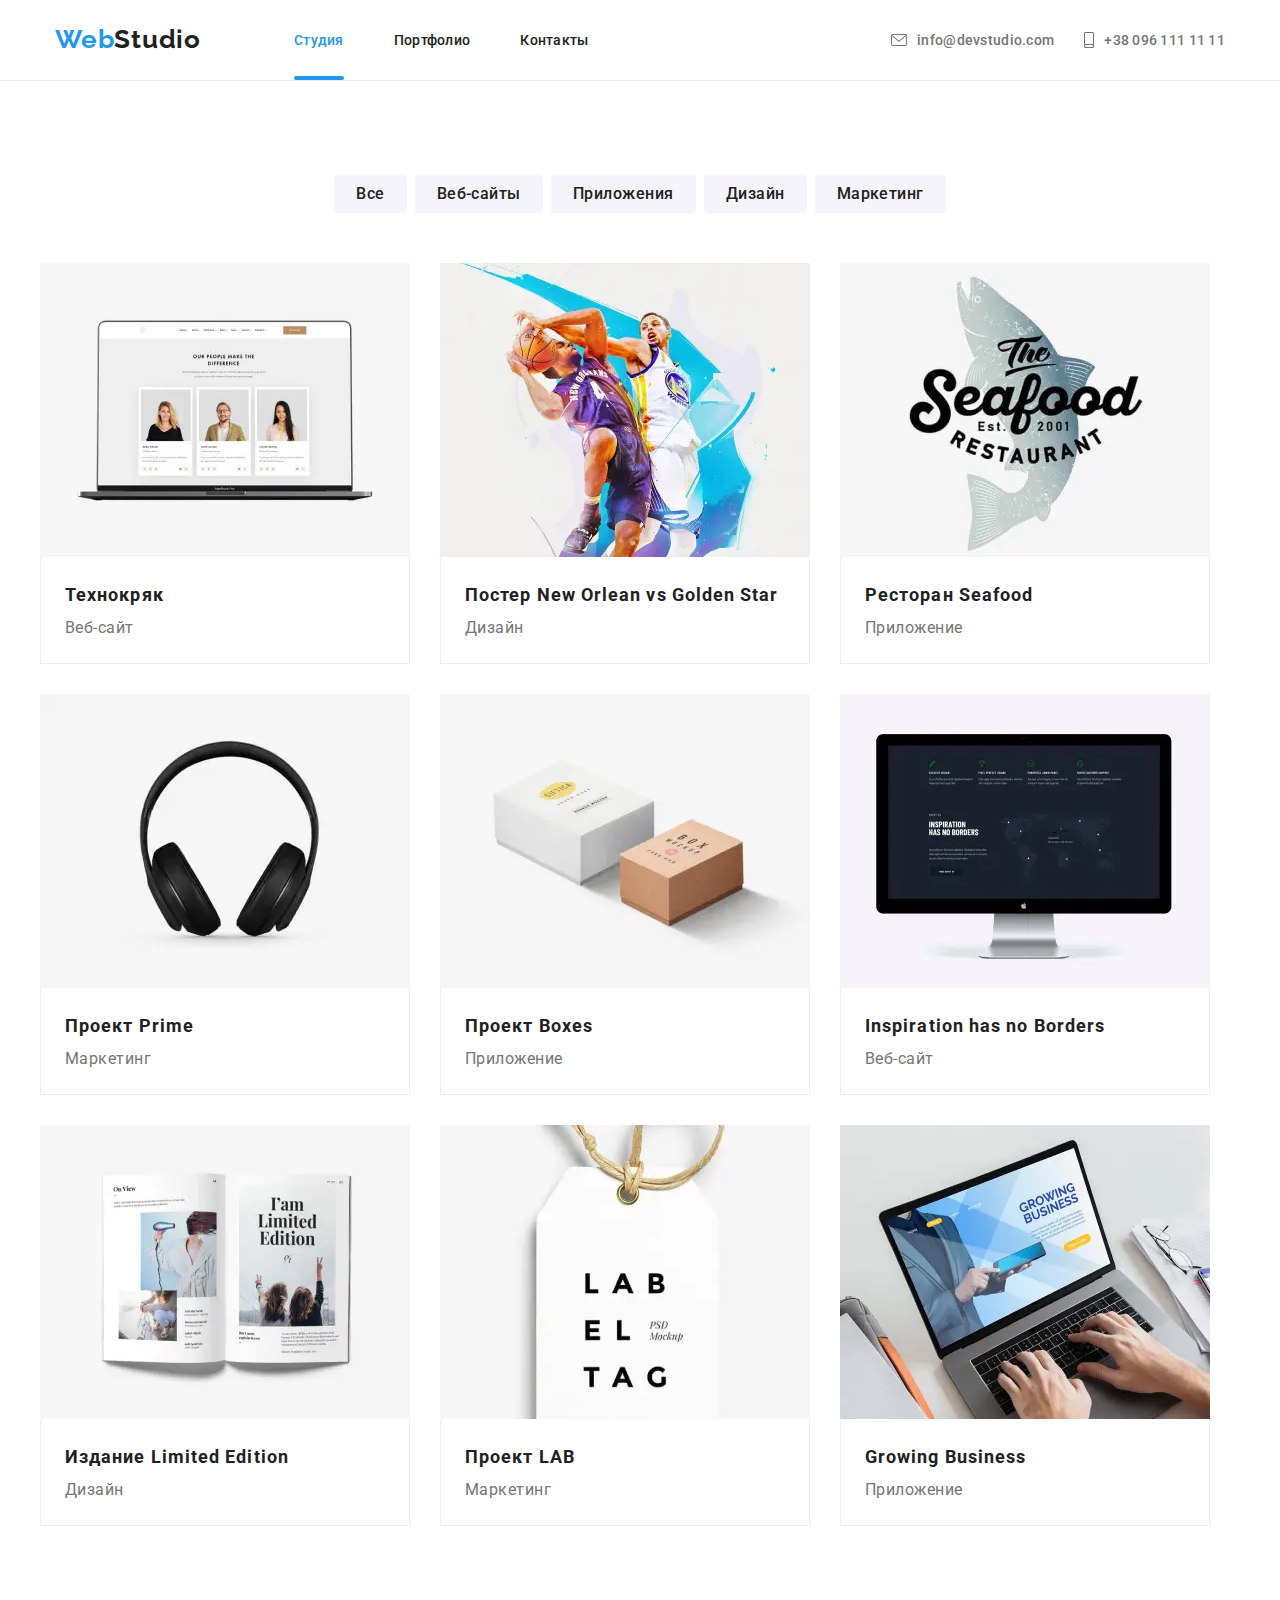
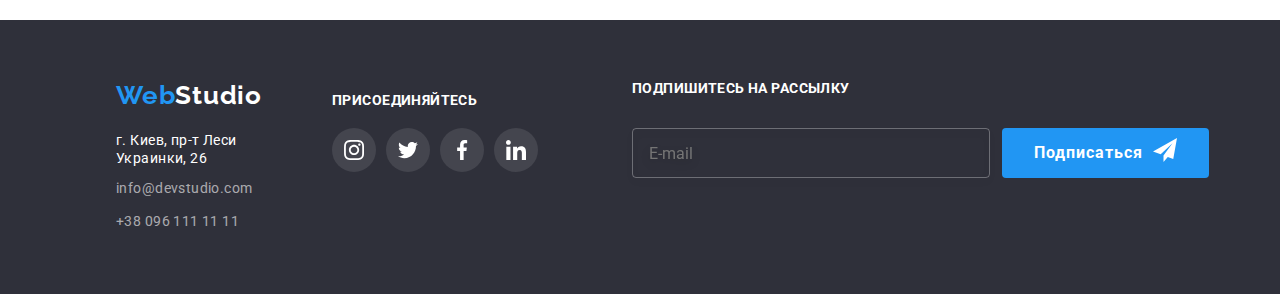
==== portfolio.html @ 6ab787a5 "+++" ====
<!DOCTYPE html>
<html lang="ru">
<head>
    <meta charset="UTF-8">
    <meta name="viewport" content="width=device-width, initial-scale=1.0">
    <title>Портфолио</title>
    <link rel="stylesheet" href="https://cdnjs.cloudflare.com/ajax/libs/modern-normalize/1.0.0/modern-normalize.min.css">
    
    <link rel="preconnect" href="https://fonts.gstatic.com">
    <link href="https://fonts.googleapis.com/css2?family=Raleway:wght@700&family=Roboto:wght@400;500;700;900&display=swap"
        rel="stylesheet">
    <!-- <link rel="stylesheet" href="./css/styles.css"> -->
    <link rel="stylesheet" href="./css/portfolio.min.css">
</head>
<body>
    <header class="main-header">
    
        <div class="container header-container">
            <nav class="nav-content">
                <a href="./index.html" class="logo link animate__rotateIn"> <span class="logo-span">Web</span>Studio</a>
                <ul class="header-navigation-list list">
                    <li class="navigation-list">
                        <a href="./index.html" class="header-link link current">Студия</a>
                    </li>
                    <li class="navigation-list">
                        <a href="./portfolio.html" class="header-link link">Портфолио</a>
                    </li>
                    <li class="navigation-list">
                        <a href="#" class="header-link link">Контакты</a>
                    </li>
                </ul>
            </nav>
            <button type="button" class="burger-btn" data-menu-button>
                <svg class="burger-icon">
                    <use href="./images/sprite/symbol-defs.svg#menu">
    
                    </use>
                </svg>
            </button>
            <address class="header-contacts">
                <ul class="header-contacts-links list">
                    <li class="navigation-list">
                        <a href="mailto:info@devstudio.com" class="header-contacts-link link">
                            <svg width="16" height="12" class="header-icon header-icon-envelope">
                                <use href="./images/sprite/symbol-defs.svg#icon-envelope">
                                </use>
                            </svg>
                            <span>info@devstudio.com</span> </a>
                    </li>
                    <li class="navigation-list">
                        <a href="tel:+380961111111" class="header-contacts-link link">
                            <svg width="10" height="16" class="header-icon header-icon-smartphone">
                                <use href="./images/sprite/symbol-defs.svg#icon-smartphone">
                                </use>
                            </svg>
                            <span>+38 096 111 11 11</span></a>
                    </li>
    
                </ul>
    
            </address>
        </div>
        <div class="mobile-menu" data-menu>
            <button type="button" class="mobile-close" data-menu-close>
                <svg class="mobile-close_button">
                    <use href="./images/sprite/symbol-defs.svg#icon-close"></use>
                </svg> </button>
            <ul class="mobile-menu__nav list">
                <li class="mobile-menu__item">
                    <a href="./index.html" class="mobile-menu-nav__link link current-mobile">Студия</a>
                </li>
                <li class="mobile-menu__item">
                    <a href="./portfolio.html" class="mobile-menu-nav__link link">Портфолио</a>
                </li>
                <li class="mobile-menu__item">
                    <a href="" class="mobile-menu-nav__link link">Контакты</a>
                </li>
            </ul>
            <div class="mobile-contacts-container">
                <ul class="mobile-menu__contacts list">
                    <li class="mobile-contacts-item">
                        <a href="tel:+380961111111" class="mobile-phone-link link">+38 096 111 11 11</a>
                    </li>
                    <li class="mobile-contacts-item ">
                        <a href="mailto:info@devstudio.com" class="mobile-contact-link link">info@devstudio.com</a>
                    </li>
                </ul>
                <ul class="mobile-menu__links list">
                    <li class="mobile-menu__link">
                        <a href="" class="mobile-social-link link">Instagram</a>
                    </li>
                    <li class="mobile-menu__link">
                        <a href="" class="mobile-social-link link">Twitter</a>
                    </li>
                    <li class="mobile-menu__link">
                        <a href="" class="mobile-social-link link">Facebook</a>
                    </li>
                    <li class="mobile-menu__link">
                        <a href="" class="mobile-social-link link">LinkedIn</a>
                    </li>
                </ul>
            </div>
        </div>
    </header>
    <main>
<section class="page-portfolio">
    <div class="container  portfolio-container">
        <h1 class="visually-hidden">Портфолио</h1>
        <ul class="portfolio-buttons list">
            <li class="portfolio-btn"><button type="button" class="portfolio-button">Все</button></li>
            <li class="portfolio-btn"><button type="button" class="portfolio-button">Веб-сайты</button></li>
            <li class="portfolio-btn"><button type="button" class="portfolio-button">Приложения</button></li>
            <li class="portfolio-btn"><button type="button" class="portfolio-button">Дизайн</button></li>
            <li class="portfolio-btn"><button type="button" class="portfolio-button">Маркетинг</button></li>
        </ul>
    </div>
    <div class="container  portfolio-container">
        <ul class="portfolio-examples list" >
            <li class="portfolio-item">
                <a href="#" class="portfolio-examples-link link">
                    <div class="portfolio-thumb">
                        <picture>
                            <source srcset="
                                                ./images/portfolio/технокряк/технокряк-desktop.webp    1x,
                                                ./images/portfolio/технокряк/технокряк-desktop@2x.webp 2x
                                              " media="(min-width: 1200px)" type="image/webp" />
                            <source srcset="
                                                ./images/portfolio/технокряк/технокряк-desktop.jpg    1x,
                                                ./images/portfolio/технокряк/технокряк-desktop@2x.jpg 2x
                                              " media="(min-width: 1200px)" />
                            <source srcset="
                                                ./images/portfolio/технокряк/технокряк-tablet.webp    1x,
                                                ./images/portfolio/технокряк/технокряк-tablet@2x.webp 2x
                                              " media="(min-width: 768px)" type="image/webp" />
                            <source srcset="
                                                ./images/portfolio/технокряк/технокряк-tablet.jpg    1x,
                                                ./images/portfolio/технокряк/технокряк-tablet@2x.jpg 2x
                                              " media="(min-width: 768px)" />
                            <source srcset="
                                                ./images/portfolio/технокряк/технокряк-mobile.webp    1x,
                                                ./images/portfolio/технокряк/технокряк-mobile@2x.webp 2x
                                              " media="(min-width: 320px)" type="image/webp" />
                            <source srcset="
                                                ./images/portfolio/технокряк/технокряк-mobile.jpg    1x,
                                                ./images/portfolio/технокряк/технокряк-mobile@2x.jpg 2x
                                              " media="(min-width: 320px)" />
                            <img class="portfolio-list-img" src="./images/portfolio/технокряк/технокряк-desktop.jpg"
                                alt="изображение сайта на десктопе" />
                        </picture>
                        <p class="portfolio-thumb-text">Технокряк это современная площадка распространения коронавируса. Компании используют эту платформу для цифрового
                        шпионажа и атак на защищённые сервера конкурентов.</p>
                    </div>
                    <div class="portfolio-descr">
                        <h2 class="portfolio-cards-title">Технокряк</h2>
                        <p class="portfolio-cards-descr">Веб-сайт</p>
                    </div>
                </a>
            </li>
            <li class="portfolio-item">
                <a href="#" class="portfolio-examples-link link">
                    <div class="portfolio-thumb">
                        <picture>
                            <source srcset="
                                                ./images/portfolio/new-orlean/new-orlean-desktop.webp    1x,
                                                ./images/portfolio/new-orlean/new-orlean-desktop@2x.webp 2x
                                              " media="(min-width: 1200px)" type="image/webp" />
                            <source srcset="
                                                ./images/portfolio/new-orlean/new-orlean-desktop.jpg    1x,
                                                ./images/portfolio/new-orlean/new-orlean-desktop@2x.jpg 2x
                                              " media="(min-width: 1200px)" />
                            <source srcset="
                                                ./images/portfolio/new-orlean/new-orlean-tablet.webp    1x,
                                                ./images/portfolio/new-orlean/new-orlean-tablet@2x.webp 2x
                                              " media="(min-width: 768px)" type="image/webp" />
                            <source srcset="
                                                ./images/portfolio/new-orlean/new-orlean-tablet.jpg    1x,
                                                ./images/portfolio/new-orlean/new-orlean-tablet@2x.jpg 2x
                                              " media="(min-width: 768px)" />
                            <source srcset="
                                                ./images/portfolio/new-orlean/new-orlean-mobile.webp    1x,
                                                ./images/portfolio/new-orlean/new-orlean-mobile@2x.webp 2x
                                              " media="(min-width: 320px)" type="image/webp" />
                            <source srcset="
                                                ./images/portfolio/new-orlean/new-orlean-mobile.jpg    1x,
                                                ./images/portfolio/new-orlean/new-orlean-mobile@2x.jpg 2x
                                              " media="(min-width: 320px)" />
                            <img class="portfolio-list-img" src="./images/portfolio/new-orlean/new-orlean-desktop.jpg"
                                alt="два баскетболиста в прыжке за мяч" />
                        </picture>
                        <p class="portfolio-thumb-text">Технокряк это современная площадка распространения коронавируса. Компании используют эту
                            платформу для цифрового
                            шпионажа и атак на защищённые сервера конкурентов.</p>
                    </div>
                    <div class="portfolio-descr">
                        <h2 class="portfolio-cards-title">Постер New Orlean vs Golden Star</h2>
                        <p class="portfolio-cards-descr">Дизайн</p>
                    </div>
                </a>
            </li>
            <li class="portfolio-item">
                <a href="#" class="portfolio-examples-link link">
                   <div class="portfolio-thumb">
                        <picture>
                            <source srcset="
                                                ./images/portfolio/seafood/seafood-desktop.webp    1x,
                                                ./images/portfolio/seafood/seafood-desktop@2x.webp 2x
                                              " media="(min-width: 1200px)" type="image/webp" />
                            <source srcset="
                                                ./images/portfolio/seafood/seafood-desktop.jpg    1x,
                                                ./images/portfolio/seafood/seafood-desktop@2x.jpg 2x
                                              " media="(min-width: 1200px)" />
                            <source srcset="
                                                ./images/portfolio/seafood/seafood-tablet.webp    1x,
                                                ./images/portfolio/seafood/seafood-tablet@2x.webp 2x
                                              " media="(min-width: 768px)" type="image/webp" />
                            <source srcset="
                                                ./images/portfolio/seafood/seafood-tablet.jpg    1x,
                                                ./images/portfolio/seafood/seafood-tablet@2x.jpg 2x
                                              " media="(min-width: 768px)" />
                            <source srcset="
                                                ./images/portfolio/seafood/seafood-mobile.webp    1x,
                                                ./images/portfolio/seafood/seafood-mobile@2x.webp 2x
                                              " media="(min-width: 320px)" type="image/webp" />
                            <source srcset="
                                                ./images/portfolio/seafood/seafood-mobile.jpg    1x,
                                                ./images/portfolio/seafood/seafood-mobile@2x.jpg 2x
                                              " media="(min-width: 320px)" />
                            <img class="portfolio-list-img" src="./images/portfolio/seafood/seafood-desktop.jpg"
                                alt="логотип ресторана морской еды" />
                        </picture>
                        <p class="portfolio-thumb-text">Технокряк это современная площадка распространения коронавируса. Компании используют эту
                            платформу для цифрового
                            шпионажа и атак на защищённые сервера конкурентов.</p>
                   </div>
                    <div class="portfolio-descr">
                        <h2 class="portfolio-cards-title">Ресторан Seafood</h2>
                        <p class="portfolio-cards-descr">Приложение</p>
                    </div>
                </a>
            </li>
            <li class="portfolio-item">
                <a href="#" class="portfolio-examples-link link">
                    <div class="portfolio-thumb">
                        <picture>
                            <source srcset="
                                                ./images/portfolio/prime/prime-desktop.webp    1x,
                                                ./images/portfolio/prime/prime-desktop@2x.webp 2x
                                              " media="(min-width: 1200px)" type="image/webp" />
                            <source srcset="
                                                ./images/portfolio/prime/prime-desktop.jpg    1x,
                                                ./images/portfolio/prime/prime-desktop@2x.jpg 2x
                                              " media="(min-width: 1200px)" />
                            <source srcset="
                                                ./images/portfolio/prime/prime-tablet.webp    1x,
                                                ./images/portfolio/prime/prime-tablet@2x.webp 2x
                                              " media="(min-width: 768px)" type="image/webp" />
                            <source srcset="
                                                ./images/portfolio/prime/prime-tablet.jpg    1x,
                                                ./images/portfolio/prime/prime-tablet@2x.jpg 2x
                                              " media="(min-width: 768px)" />
                            <source srcset="
                                                ./images/portfolio/prime/prime-mobile.webp    1x,
                                                ./images/portfolio/prime/prime-mobile@2x.webp 2x
                                              " media="(min-width: 320px)" type="image/webp" />
                            <source srcset="
                                                ./images/portfolio/prime/prime-mobile.jpg    1x,
                                                ./images/portfolio/prime/prime-mobile@2x.jpg 2x
                                              " media="(min-width: 320px)" />
                            <img class="portfolio-list-img" src="./images/portfolio/prime/prime-desktop.jpg" alt="наушники" />
                        </picture>
                        <p class="portfolio-thumb-text">Технокряк это современная площадка распространения коронавируса. Компании используют эту
                            платформу для цифрового
                            шпионажа и атак на защищённые сервера конкурентов.</p>
                    </div>
                    <div class="portfolio-descr">
                        <h2 class="portfolio-cards-title">Проект Prime</h2>
                        <p class="portfolio-cards-descr">Маркетинг</p>
                    </div>
                </a>
            </li>
            <li class="portfolio-item">
                <a href="#" class="portfolio-examples-link link">
                    <div class="portfolio-thumb">
                    <picture>
                        <source srcset="
                                            ./images/portfolio/boxes/boxes-desktop.webp    1x,
                                            ./images/portfolio/boxes/boxes-desktop@2x.webp 2x
                                          " media="(min-width: 1200px)" type="image/webp" />
                        <source srcset="
                                            ./images/portfolio/boxes/boxes-desktop.jpg    1x,
                                            ./images/portfolio/boxes/boxes-desktop@2x.jpg 2x
                                          " media="(min-width: 1200px)" />
                        <source srcset="
                                            ./images/portfolio/boxes/boxes-tablet.webp    1x,
                                            ./images/portfolio/boxes/boxes-tablet@2x.webp 2x
                                          " media="(min-width: 768px)" type="image/webp" />
                        <source srcset="
                                            ./images/portfolio/boxes/boxes-tablet.jpg    1x,
                                            ./images/portfolio/boxes/boxes-tablet@2x.jpg 2x
                                          " media="(min-width: 768px)" />
                        <source srcset="
                                            ./images/portfolio/boxes/boxes-mobile.webp    1x,
                                            ./images/portfolio/boxes/boxes-mobile@2x.webp 2x
                                          " media="(min-width: 320px)" type="image/webp" />
                        <source srcset="
                                            ./images/portfolio/boxes/boxes-mobile.jpg    1x,
                                            ./images/portfolio/boxes/boxes-mobile@2x.jpg 2x
                                          " media="(min-width: 320px)" />
                        <img class="portfolio-list-img" src="./images/portfolio/boxes/boxes-desktop.jpg" alt="две коробочки" />
                    </picture>
                        <p class="portfolio-thumb-text">Технокряк это современная площадка распространения коронавируса. Компании используют эту
                            платформу для цифрового
                            шпионажа и атак на защищённые сервера конкурентов.</p>
                    </div>
                    <div class="portfolio-descr">
                        <h2 class="portfolio-cards-title">Проект Boxes</h2>
                        <p class="portfolio-cards-descr">Приложение</p>
                    </div>
                </a>
            </li>
            <li class="portfolio-item">
                <a href="#" class="portfolio-examples-link link">
                    <div class="portfolio-thumb">
                        <picture>
                            <source srcset="
                                                ./images/portfolio/inspiration/inspiration-desktop.webp    1x,
                                                ./images/portfolio/inspiration/inspiration-desktop@2x.webp 2x
                                              " media="(min-width: 1200px)" type="image/webp" />
                            <source srcset="
                                                ./images/portfolio/inspiration/inspiration-desktop.jpg    1x,
                                                ./images/portfolio/inspiration/inspiration-desktop@2x.jpg 2x
                                              " media="(min-width: 1200px)" />
                            <source srcset="
                                                ./images/portfolio/inspiration/inspiration-tablet.webp    1x,
                                                ./images/portfolio/inspiration/inspiration-tablet@2x.webp 2x
                                              " media="(min-width: 768px)" type="image/webp" />
                            <source srcset="
                                                ./images/portfolio/inspiration/inspiration-tablet.jpg    1x,
                                                ./images/portfolio/inspiration/inspiration-tablet@2x.jpg 2x
                                              " media="(min-width: 768px)" />
                            <source srcset="
                                                ./images/portfolio/inspiration/inspiration-mobile.webp    1x,
                                                ./images/portfolio/inspiration/inspiration-mobile@2x.webp 2x
                                              " media="(min-width: 320px)" type="image/webp" />
                            <source srcset="
                                                ./images/portfolio/inspiration/inspiration-mobile.jpg    1x,
                                                ./images/portfolio/inspiration/inspiration-mobile@2x.jpg 2x
                                              " media="(min-width: 320px)" />
                            <img class="portfolio-list-img" src="./images/portfolio/inspiration/inspiration-desktop.jpg"
                                alt="монитор компьютера" />
                        </picture>
                        <p class="portfolio-thumb-text">Технокряк это современная площадка распространения коронавируса. Компании используют эту
                            платформу для цифрового
                            шпионажа и атак на защищённые сервера конкурентов.</p>
                    </div>
                    <div class="portfolio-descr">
                        <h2 class="portfolio-cards-title">Inspiration has no Borders</h2>
                        <p class="portfolio-cards-descr">Веб-сайт</p>
                    </div>
                </a>
            </li>
            <li class="portfolio-item">
                <a href="#" class="portfolio-examples-link link">
                  <div class="portfolio-thumb">
                        <picture>
                            <source srcset="
                                                ./images/portfolio/limited-edition/limited-edition-desktop.webp    1x,
                                                ./images/portfolio/limited-edition/limited-edition-desktop@2x.webp 2x
                                              " media="(min-width: 1200px)" type="image/webp" />
                            <source srcset="
                                                ./images/portfolio/limited-edition/limited-edition-desktop.jpg    1x,
                                                ./images/portfolio/limited-edition/limited-edition-desktop@2x.jpg 2x
                                              " media="(min-width: 1200px)" />
                            <source srcset="
                                                ./images/portfolio/limited-edition/limited-edition-tablet.webp    1x,
                                                ./images/portfolio/limited-edition/limited-edition-tablet@2x.webp 2x
                                              " media="(min-width: 768px)" type="image/webp" />
                            <source srcset="
                                                ./images/portfolio/limited-edition/limited-edition-tablet.jpg    1x,
                                                ./images/portfolio/limited-edition/limited-edition-tablet@2x.jpg 2x
                                              " media="(min-width: 768px)" />
                            <source srcset="
                                                ./images/portfolio/limited-edition/limited-edition-mobile.webp    1x,
                                                ./images/portfolio/limited-edition/limited-edition-mobile@2x.webp 2x
                                              " media="(min-width: 320px)" type="image/webp" />
                            <source srcset="
                                                ./images/portfolio/limited-edition/limited-edition-mobile.jpg    1x,
                                                ./images/portfolio/limited-edition/limited-edition-mobile@2x.jpg 2x
                                              " media="(min-width: 320px)" />
                            <img class="portfolio-list-img" src="./images/portfolio/limited-edition/limited-edition-desktop.jpg"
                                alt="открытый журнал" />
                        </picture>
                        <p class="portfolio-thumb-text">Технокряк это современная площадка распространения коронавируса. Компании используют эту
                            платформу для цифрового
                            шпионажа и атак на защищённые сервера конкурентов.</p>
                  </div>
                    <div class="portfolio-descr">
                        <h2 class="portfolio-cards-title">Издание Limited Edition</h2>
                        <p class="portfolio-cards-descr">Дизайн</p>
                    </div>
                </a>
            </li>
            <li class="portfolio-item">
                <a href="#" class="portfolio-examples-link link">
                   <div class="portfolio-thumb">
                        <picture>
                            <source srcset="
                                                ./images/portfolio/lab/lab-desktop.webp    1x,
                                                ./images/portfolio/lab/lab-desktop@2x.webp 2x
                                              " media="(min-width: 1200px)" type="image/webp" />
                            <source srcset="
                                                ./images/portfolio/lab/lab-desktop.jpg    1x,
                                                ./images/portfolio/lab/lab-desktop@2x.jpg 2x
                                              " media="(min-width: 1200px)" />
                            <source srcset="
                                                ./images/portfolio/lab/lab-tablet.webp    1x,
                                                ./images/portfolio/lab/lab-tablet@2x.webp 2x
                                              " media="(min-width: 768px)" type="image/webp" />
                            <source srcset="
                                                ./images/portfolio/lab/lab-tablet.jpg    1x,
                                                ./images/portfolio/lab/lab-tablet@2x.jpg 2x
                                              " media="(min-width: 768px)" />
                            <source srcset="
                                                ./images/portfolio/lab/lab-mobile.webp    1x,
                                                ./images/portfolio/lab/lab-mobile@2x.webp 2x
                                              " media="(min-width: 320px)" type="image/webp" />
                            <source srcset="
                                                ./images/portfolio/lab/lab-mobile.jpg    1x,
                                                ./images/portfolio/lab/lab-mobile@2x.jpg 2x
                                              " media="(min-width: 320px)" />
                            <img class="portfolio-list-img" src="./images/portfolio/lab/lab-desktop.jpg" alt="табличка с названием проекта" />
                        </picture>
                        <p class="portfolio-thumb-text">Технокряк это современная площадка распространения коронавируса. Компании используют эту
                            платформу для цифрового
                            шпионажа и атак на защищённые сервера конкурентов.</p>
                   </div>
                    <div class="portfolio-descr">
                        <h2 class="portfolio-cards-title">Проект LAB</h2>
                        <p class="portfolio-cards-descr">Маркетинг</p>
                    </div>
                </a>
            </li>
            <li class="portfolio-item">
                <a href="#" class="portfolio-examples-link link">
                    <div class="portfolio-thumb">
                    <picture>
                        <source srcset="
                                            ./images/portfolio/growing/growing-desktop.webp    1x,
                                            ./images/portfolio/growing/growing-desktop@2x.webp 2x
                                          " media="(min-width: 1200px)" type="image/webp" />
                        <source srcset="
                                            ./images/portfolio/growing/growing-desktop.jpg    1x,
                                            ./images/portfolio/growing/growing-desktop@2x.jpg 2x
                                          " media="(min-width: 1200px)" />
                        <source srcset="
                                            ./images/portfolio/growing/growing-tablet.webp    1x,
                                            ./images/portfolio/growing/growing-tablet@2x.webp 2x
                                          " media="(min-width: 768px)" type="image/webp" />
                        <source srcset="
                                            ./images/portfolio/growing/growing-tablet.jpg    1x,
                                            ./images/portfolio/growing/growing-tablet@2x.jpg 2x
                                          " media="(min-width: 768px)" />
                        <source srcset="
                                            ./images/portfolio/growing/growing-mobile.webp    1x,
                                            ./images/portfolio/growing/growing-mobile@2x.webp 2x
                                          " media="(min-width: 320px)" type="image/webp" />
                        <source srcset="
                                            ./images/portfolio/growing/growing-mobile.jpg    1x,
                                            ./images/portfolio/growing/growing-mobile@2x.jpg 2x
                                          " media="(min-width: 320px)" />
                        <img class="portfolio-list-img" src="./images/portfolio/growing/growing-desktop.jpg"
                            alt="мужчина печатает на клавиатуре ноутбука" />
                    </picture>
                        <p class="portfolio-thumb-text">Технокряк это современная площадка распространения коронавируса. Компании используют эту
                            платформу для цифрового
                            шпионажа и атак на защищённые сервера конкурентов.</p>
                    </div>
                    <div class="portfolio-descr">
                        <h2 class="portfolio-cards-title">Growing Business</h2>
                        <p class="portfolio-cards-descr">Приложение</p>
                    </div>
                </a>
            </li>
        </ul>
    </div>
</section>
    </main>
<footer class="footer-main">
        <div class="container footer-container">
            <div class="footer-contact ">

               <div class="footer-contact-container">
                    <a href="#" class="logo-footer link"> <span class="logo-span">Web</span>Studio </a>
                    <address>
                        <ul class="footer-contacts-list list">
                            <li class="footer-contacts">
                                <a href="https://goo.gl/maps/H9d4dG1FLGciRgg88" target="blank" class="footer-place link">г. Киев, пр-т Леси
                                    Украинки, 26 </a>
                            </li>
                            <li class="footer-contacts">
                                <a href="mailto:info@devstudio.com" class="footer-contacts-links link"> info@devstudio.com</a>
                            </li>
                            <li class="footer-contacts">
                                <a href="tel:+380961111111" class="footer-contacts-links link">+38 096 111 11 11</a>
                            </li>
                    
                    
                        </ul>
                    </address>
               </div>
               <div class="join">
                   <p class="join-text">ПРИСОЕДИНЯЙТЕСЬ</p>
                <ul class="social-list list">
                    <li class="social">
                        <a href="#" class="social-link link" aria-label="Instagram">
                            <svg class="social-icons">
                                <use href="./images/sprite/symbol-defs.svg#icon-instagram"></use>
                            </svg>
                        </a>
                    </li>
                    <li class="social">
                        <a href="#" class="social-link link" aria-label="Twitter">
                            <svg class="social-icons">
                                <use href="./images/sprite/symbol-defs.svg#icon-twitter"></use>
                            </svg>
                        </a>
                    </li>
                    <li class="social">
                        <a href="#" class="social-link link" aria-label="Facebook">
                            <svg class="social-icons">
                                <use href="./images/sprite/symbol-defs.svg#icon-facebook"></use>
                            </svg>
                        </a>
                    </li>
                    <li class="social">
                        <a href="#" class="social-link link" aria-label="LinkedIn">
                            <svg class="social-icons">
                                <use href="./images/sprite/symbol-defs.svg#icon-linkedin"></use>
                            </svg>
                        </a>
                    </li>
                </ul>
               </div>
               <div class="form-container">
                    <p class="join-text footer-join-text">ПОДПИШИТЕСЬ НА РАССЫЛКУ</p>

                   <form class="footer-form">
                   
                    <input class="footer-input" type="email" placeholder="E-mail" name="footer-input-email">
                    <button type="submit"  class="footer-form-btn" >Подписаться
                        <svg class="footer-form-icon">
                            <use href="./images/sprite/symbol-defs.svg#icon-send"></use>
                        </svg>
                    </button>
                   </form>
                   
               </div>
            </div>
                    </div>
    </footer>
    <script src="./js/mobile-menu.js"></script>
</body>
</html>
---- css/styles.css ----
/* :root {
  --text-black: #212121;
  --text-grey: #757575;
  --text-white: #ffffff;
  --accent-blue: #2196f3;
  --bgd-dark-color: #2f303a;
  --bgd-light-color: #f5f4fa;
  --border-color: #afb1b8;
} */

/* Main styles */
/* .visually-hidden {
  position: absolute !important;
  clip: rect(1px 1px 1px 1px); /* IE6, IE7 */
/* clip: rect(1px, 1px, 1px, 1px);
  padding: 0 !important;
  border: 0 !important;
  height: 1px !important;
  width: 1px !important;
  overflow: hidden;
}  */
/* body {
  font-family: "Roboto", sans-serif;
  margin: 0;
} */
/* .link {
  text-decoration: none;
  cursor: pointer;
  font-style: normal;
} */
/* .list {
  list-style: none;
  padding: 0;
  margin: 0;
} */
/* .container {
  width: 1200px;
  margin-top: 0;
  margin-left: auto;
  margin-right: auto;
  padding-left: 15px;
  padding-right: 15px;
} */
/* .button {
  font-style: inherit;
  font-family: inherit;
} */
/* h1,
h2,
h3,
h4,
h5,
h6,
p {
  margin: 0;
} */
/* img {
  display: block;
} */
/* Header */
/* .main-header {
  font-weight: 500;
  font-size: 14px;
  line-height: 1.143;
  letter-spacing: 0.02em;
  color: var(--text-black);
  border-bottom: 1px solid #ececec;
}
.header-container {
  display: flex;
  align-items: center;
  min-height: 80px;
}

.nav-content {
  display: flex;
  align-items: center;
} */
/* .header-navigation-list {
  padding-bottom: 0;
  margin-left: 93px;
  display: flex;
} */
/* .header-navigation-list .navigation-list + .navigation-list {
  margin-left: 50px;
} */
/* .header-contacts {
  margin-left: auto;
  display: flex;
  align-items: center;
}
.header-link {
  position: relative;
  color: var(--text-black);
  padding-bottom: 32px;
  padding-top: 32px;
  transition: color 250ms cubic-bezier(0.4, 0, 0.2, 1);
} */
/* .header-contacts-links .navigation-list + .navigation-list {
  margin-left: 30px; */
}

/* .header-contacts-links {
  display: flex;
  color: var(--text-white);
  align-items: center;
}

.header-contacts-link {
  color: var(--text-grey);
  padding: 32px 0px;
  display: flex;
  justify-content: center;
  align-items: center;
  transition: color 250ms cubic-bezier(0.4, 0, 0.2, 1);
} */

/* .header-navigation-list a:hover,
.header-navigation-list a:focus {
  color: var(--accent-blue);
} */
/* .header-contacts a:hover,
.header-contacts a:focus {
  color: var(--accent-blue);
} */
/* .logo {
  font-family: Raleway, sans-serif;
  font-weight: bold;
  font-size: 26px;
  line-height: 1.192;
  letter-spacing: 0.03em;
  color: var(--text-black);
  align-self: center;
  padding-top: 24px;
  padding-bottom: 25px;
  animation-duration: 1500ms;
}
.logo-span {
  font-family: Raleway, sans-serif;
  font-weight: bold;
  font-size: 26px;
  line-height: 1.192;
  letter-spacing: 0.03em;
  color: var(--accent-blue);
} */
/* .header-icon {
  margin-right: 10px;
  display: inline-block;
  fill: currentColor;
  transition: fill 250ms cubic-bezier(0.4, 0, 0.2, 1);
}
.header-icon:hover,
.header-icon:focus {
  fill: currentColor;
} */
/* .navigation-list {
  display: flex;
  align-items: center;
} */
/* Footer */
/* .footer-place {
  font-size: 14px;
  line-height: 1.713px;
  letter-spacing: 0.03em;
  color: var(--text-white);
}
.footer-main {
  background-color: var(--bgd-dark-color);
  padding-top: 60px;
  padding-bottom: 60px;
} */
/* .logo-footer {
  font-family: Raleway, sans-serif;
  font-weight: bold;
  font-size: 26px;
  line-height: 0.8;
  letter-spacing: 0.03em;
  color: var(--text-white);
} */
/* .footer-contacts-list {
  margin-top: 20px;
}
.footer-contacts-list .footer-contacts + .footer-contacts {
  margin-top: 9px;
}
.footer-contacts-links {
  font-size: 14px;
  line-height: 1.713;
  letter-spacing: 0.03em;
  color: rgba(255, 255, 255, 0.6);
}
.footer-contact {
  display: flex;
  justify-content: baseline;
  align-items: ;
} */
/* .join-text {
  font-weight: bold;
  font-size: 14px;
  line-height: 1.143;
  letter-spacing: 0.03em;
  text-transform: uppercase;
  margin-bottom: 20px;
  color: var(--text-white);
}
.join {
  padding-top: 12px;
} */
/* .footer-contact-container {
  margin-right: 70px;
} */

/* .join .social-link {
  background: rgba(255, 255, 255, 0.1);
}
.join .social-icons {
  fill: var(--text-white);
} */
/* .footer-form {
  padding-top: 12px;
  margin-left: 94px;
}
.footer-input {
  border: 1px solid rgba(255, 255, 255, 0.3);
  filter: drop-shadow(0px 4px 4px rgba(0, 0, 0, 0.15));
  border-radius: 4px;
  background-color: transparent;
  padding: 16px;
  width: 358px;
  margin-right: 12px;
  color: var(--text-white);
}
.footer-input:focus {
  outline: none;
} */
/* .button-footer {
  background: #2196f3;
  box-shadow: 0px 4px 4px rgba(0, 0, 0, 0.15);
  border-radius: 4px;
  padding: 10px 30px;
} */
/* .footer-form-icon {
  width: 24px;
  height: 24px;
} */
/* .footer-join-text {
  margin-bottom: 0;
} */
/* .footer-form-btn {
  color: var(--text-white);
  background-color: var(--accent-blue);
  font-weight: bold;
  font-size: 16px;
  line-height: 1.87;
  letter-spacing: 0.06em;
  margin-top: 20px;
  border-radius: 4px;
  border: none;
  padding: 10px 32px;
} */
/* studio */
/* Hero */
/* .section-hero {
  background-color: var(--bgd-dark-color);
  text-align: center;
}
.container-hero {
  max-width: 1600px;
  height: 600px;
  padding: 200px 0;
  margin-left: auto;
  margin-right: auto;
  background-image: linear-gradient(
      rgba(47, 48, 58, 0.4),
      rgba(47, 48, 58, 0.4)
    ),
    url("../images/hero/Img.jpg");
  background-size: cover;
  background-repeat: no-repeat;
  background-position: center;
}
.hero-title {
  color: var(--text-white);
  font-weight: 900;
  font-size: 44px;
  line-height: 1.36;
  letter-spacing: 0.06em;
  text-transform: uppercase;
} */
/* .button-hero {
  color: var(--text-white);
  background-color: var(--accent-blue);
  font-weight: bold;
  font-size: 16px;
  line-height: 1.87;
  letter-spacing: 0.06em;
  margin-top: 30px;
  border-radius: 4px;
  border: none;
  padding: 10px 32px;
} */
/* Advantages */

/* .advantages-section {
  padding-top: 94px;
  padding-bottom: 94px;
}
.advantages-title {
  font-size: 14px;
  line-height: 1.143;
  letter-spacing: 0.03em;
  text-transform: uppercase;
  color: var(--text-black);

  margin-top: 0;
  margin-bottom: 10px;
}
.advantages-examples {
  display: flex;
  justify-content: space-between;
}
.advantages-list {
  display: inline-block;
  width: 270px;
}
.advantages-list:not(:first-child) {
  margin-left: 30px;
}
.advantages-text {
  color: var(--text-grey);
  font-size: 14px;
  line-height: 1.713;
  letter-spacing: 0.03em;
  /* display: inline; */
/* }
.advantages-icon {
  padding: 25px 102px;
  background-color: var(--bgd-light-color);
  margin-bottom: 30px;
}
.adv-icon {
  width: 70px;
  height: 70px;
}  */
/* What we do */
/* .examples {
  padding-bottom: 94px;
}
.title-section {
  font-weight: bold;
  font-size: 36px;
  line-height: 1.167;
  letter-spacing: 0.03em;
  color: var(--text-black);
  margin-top: 0;
  margin-bottom: 50px;
  text-align: center;
}

.exaples-list {
  display: flex;
  justify-content: space-between;
}
.exaples-list .examples-item + .examples-item {
  margin-left: 30px;
}
.examples-thumb {
  position: relative;
}
.title-examples {
  position: absolute;
  bottom: 0;
  background: rgba(47, 48, 58, 0.8);
  padding-top: 27px;
  padding-bottom: 27px;
  width: 100%;
  font-weight: bold;
  font-size: 14px;
  line-height: 1.143;
  text-align: center;
  letter-spacing: 0.03em;
  text-transform: uppercase;
  color: var(--text-white);
} */

/* Team */
/* 
.section-team {
  background-color: var(--bgd-light-color);
  padding-top: 94px;
  padding-bottom: 94px;
}
.team-card {
  background-color: var(--text-white);
  border-radius: 0px 0px 4px 4px;
  width: 270px;
  box-shadow: 0px 1px 3px rgba(0, 0, 0, 0.12), 0px 1px 1px rgba(0, 0, 0, 0.14),
    0px 2px 1px rgba(0, 0, 0, 0.2);
}

.team-card-container {
  padding: 30px 10px;
}
.team-list {
  display: flex;
  justify-content: space-between;
}
.team-list .team-card + .team-card {
  margin-left: 30px;
}
.team-person-name {
  font-weight: 500;
  font-size: 16px;
  line-height: 1.188;
  letter-spacing: 0.03em;
  color: var(--text-black);
  margin-bottom: 10px;
  text-align: center;
}
.team-personal-descr {
  font-size: 16px;
  line-height: 1.188;
  letter-spacing: 0.03em;
  color: var(--text-grey);
  text-align: center;
  margin-bottom: 16px;
}
.social-list {
  display: flex;
  justify-content: center;
}
.social-icons {
  width: 20px;
  height: 20px;
  fill: var(--border-color);
  transition: fill 250ms cubic-bezier(0.4, 0, 0.2, 1);
}
.social-link {
  display: flex;
  align-items: center;
  justify-content: center;
  width: 44px;
  height: 44px;
  border-radius: 50%;
  transition: background-color 250ms cubic-bezier(0.4, 0, 0.2, 1);
}
.social-link:focus,
.social-link:hover {
  background-color: var(--accent-blue);
  /* fill: var(--text-white); */
/* }
.social-link:focus .social-icons,
.social-link:hover .social-icons {
  fill: var(--text-white);
}
.social:not(:last-child) {
  margin-right: 10px;
} */
/* Customers */

/* .section-customers {
  padding-top: 94px;
  padding-bottom: 94px;
}

.customer-list {
  display: flex;
  justify-content: center;
}
.customers-link {
  display: flex;
  border: 1px solid var(--border-color);
  border-radius: 4px;
  width: 170px;
  height: 90px;
  align-items: center;
  justify-content: center;
}
.customers:not(:last-child) {
  margin-right: 30px;
}
.customers-link:hover,
.customers-link:focus {
  border: 1px solid var(--accent-blue);
}
.first-customer {
  padding: 20px 64px;
}
.customers-icon {
  fill: var(--border-color);
  transition: fill 250ms cubic-bezier(0.4, 0, 0.2, 1);
}
.customers-link:focus .customers-icon,
.customers-link:hover .customers-icon {
  fill: var(--accent-blue);
}  */

/* Portfolio */

/* .page-portfolio {
  padding-top: 94px;
  padding-bottom: 94px;
} */

/* .portfolio-buttons {
  display: flex;
  justify-content: center;
  margin-bottom: 50px;
}
.portfolio-button {
  font-weight: 500;
  font-size: 16px;
  line-height: 1.625;
  letter-spacing: 0.03em;
  color: var(--text-black);
  background-color: var(--bgd-light-color);
  border: transparent;
  padding: 6px 22px;
  border-radius: 4px;
  transition: color 250ms cubic-bezier(0.4, 0, 0.2, 1),
    background-color 250ms cubic-bezier(0.4, 0, 0.2, 1),
    box-shadow 250ms cubic-bezier(0.4, 0, 0.2, 1);
}

.portfolio-buttons .portfolio-btn + .portfolio-btn {
  margin-left: 8px;
} */
/* .portfolio-examples {
  display: flex;
  flex-wrap: wrap;
}
.portfolio-item {
  margin-right: 30px;
  margin-bottom: 30px;
  transition: box-shadow 250ms cubic-bezier(0.4, 0, 0.2, 1);
}
.portfolio-item:nth-child(3n) {
  margin-right: 0px;
}

.portfolio-item:nth-last-child(-n + 3) {
  margin-bottom: 0;
}
.portfolio-thumb {
  position: relative;
  overflow: hidden;
}
.portfolio-thumb-text {
  position: absolute;
  left: 0;
  top: 0;
  width: 100%;
  height: 100%;
  padding: 63px 24px;
  transform: translateY(100%);
  font-size: 18px;
  line-height: 1.56;
  letter-spacing: 0.03em;
  color: var(--text-white);
  background-color: var(--accent-blue);
  transition: transform 250ms cubic-bezier(0.4, 0, 0.2, 1);
}
.portfolio-item:hover {
  box-shadow: 0px 1px 1px rgba(0, 0, 0, 0.12), 0px 4px 4px rgba(0, 0, 0, 0.06),
    1px 4px 6px rgba(0, 0, 0, 0.16);
}
.portfolio-examples-link:hover,
.portfolio-examples-link:focus {
  box-shadow: 0px 1px 1px rgba(0, 0, 0, 0.12), 0px 4px 4px rgba(0, 0, 0, 0.06),
    1px 4px 6px rgba(0, 0, 0, 0.16);
}
.portfolio-examples-link:hover .portfolio-thumb-text,
.portfolio-examples-link:focus .portfolio-thumb-text {
  transform: translateY(0%);
} */
/* .portfolio-button:hover,
.portfolio-button:focus {
  color: var(--text-white);
  background-color: var(--accent-blue);
  box-shadow: 0px 3px 1px rgba(0, 0, 0, 0.1), 0px 1px 2px rgba(0, 0, 0, 0.08),
    0px 2px 2px rgba(0, 0, 0, 0.12);
} */
/* .portfolio-cards-descr {
  font-weight: normal;
  font-size: 16px;
  line-height: 1.875;
  letter-spacing: 0.03em;
  color: var(--text-grey);
}

.portfolio-cards-title {
  font-weight: bold;
  font-size: 18px;
  line-height: 2;
  letter-spacing: 0.06em;
}
.portfolio-examples-link {
  color: var(--text-black);
  display: block;
}
.portfolio-descr {
  padding: 20px 24px;
  border-bottom: 1px solid #eeeeee;
  border-right: 1px solid #eeeeee;
  border-left: 1px solid #eeeeee;
} */
/* .current {
  color: var(--accent-blue);
}
.current::after {
  content: "";
  position: absolute;
  display: block;
  width: 100%;
  height: 4px;
  bottom: 0;
  background-color: var(--accent-blue);
  border-radius: 2px;
} */

/* .backdrop {
  position: fixed;
  top: 0;
  left: 0;
  width: 100%;
  height: 100%;
  background-color: rgba(0, 0, 0, 0.2);
  transition: all 250ms cubic-bezier(0.4, 0, 0.2, 1);
}
.modal {
  position: absolute;
  top: 50%;
  left: 50%;
  transform: translate(-50%, -50%);
  width: 528px;
  max-height: 581px;
  background-color: var(--text-white);
  box-shadow: 0px 1px 3px rgba(0, 0, 0, 0.12), 0px 1px 1px rgba(0, 0, 0, 0.14),
    0px 2px 1px rgba(0, 0, 0, 0.2);
  border-radius: 4px;
  padding: 40px;
} */
/* .is-hidden {
  visibility: hidden;
  opacity: 0;
  pointer-events: none;
} */
/* .modal-form {
  display: flex;
  flex-direction: column;
} */
/* .modal-btn {
  position: absolute;
  top: 8px;
  right: 8px;
  width: 30px;
  height: 30px;
  border-radius: 50%;
  border: 1px solid rgba(0, 0, 0, 0.1);
  background-color: transparent;
  cursor: pointer;
  display: flex;
  justify-content: center;
  align-items: center;
}
.modal-btn:hover .modal-close {
  fill: var(--accent-blue);
} */
/* .modal-title {
  font-weight: bold;
  font-size: 20px;
  line-height: 1.15;
  letter-spacing: 0.03em;
  color: var(--text-black);
  margin-bottom: 12px;
}
.modal-input {
  display: block;
  border: 1px solid rgba(33, 33, 33, 0.2);
  border-radius: 4px;
  width: 100%;
  padding-top: 12px;
  padding-bottom: 12px;
  padding-left: 42px;
  height: 40px;
  transition: border-color 250ms cubic-bezier(0.4, 0, 0.2, 1);
}
.modal-input:focus {
  border-color: var(--accent-blue);
  outline: none;
}
.modal-input:focus + .modal-icon {
  fill: var(--accent-blue);
}
.modal-icon {
  width: 18px;
  height: 18px;
  position: absolute;
  top: 50%;
  left: 12px;
  transform: translateY(-50%);
}
.modal-label {
  font-size: 12px;
  line-height: 1.17;
  letter-spacing: 0.01em;
  color: var(--text-grey);
  margin-top: 10px;
}
.modal-input-wrapper {
  position: relative;
  display: block;
  margin-top: 4px;
}
.modal-input.text {
  height: 120px;
  resize: none;
  padding: 12px 16px;
  margin-top: 4px;
  transition: border-color 250ms cubic-bezier(0.4, 0, 0.2, 1);
}
.modal-input.text:focus {
  outline: none;
}
.modal-input::placeholder {
  font-size: 12px;
  line-height: 1.17;
  letter-spacing: 0.01em;
  color: rgba(117, 117, 117, 0.5);
}
.policy-link {
  color: var(--accent-blue);
  font-size: 14px;
  line-height: 1.71;
  letter-spacing: 0.03em;
  margin-left: 2px;
}
.policy-label {
  display: flex;
  align-items: center;
  flex-wrap: wrap;
  font-size: 14px;
  line-height: 1.71;
  letter-spacing: 0.03em;
}
.policy-label::before {
  display: block;
  width: 16px;
  height: 16px;
  content: "";
  border: 2px solid var(--text-black);
  border-radius: 2px;
  margin-right: 8px;
}
.policy-checkbox:checked + .policy-label::before {
  background-color: var(--accent-blue);
  border-color: var(--accent-blue);
  background-image: url(../images/form/icon-check.svg);
  background-size: contain;
  background-origin: border-box;
} */

/* .button-hero.btn-modal {
  display: flex;
  justify-content: center;
  margin-right: auto;
  margin-left: auto;
  margin-top: 30px;
  margin-bottom: 0;
} */
---- css/portfolio.min.css ----
:root{--text-black: #212121;--text-grey: #757575;--text-white: #ffffff;--accent-blue: #2196f3;--bgd-dark-color: #2f303a;--bgd-light-color: #f5f4fa;--border-color: #afb1b8}.visually-hidden{position:absolute !important;clip:rect(1px 1px 1px 1px);clip:rect(1px, 1px, 1px, 1px);padding:0 !important;border:0 !important;height:1px !important;width:1px !important;overflow:hidden}.is-hidden{visibility:hidden;opacity:0;pointer-events:none}.link{text-decoration:none;cursor:pointer;font-style:normal}.list{list-style:none;padding:0;margin:0}.container{width:100%;padding:0 15px}@media screen and (min-width: 480px){.container{width:480px;margin:0 auto;padding:60px 15px}}@media screen and (min-width: 768px){.container{width:768px}}@media screen and (min-width: 1200px){.container{width:1200px}}.button{font-style:inherit;font-family:inherit}body{font-family:"Roboto", sans-serif;margin:0}h1,h2,h3,h4,h5,h6,p{margin:0}img{display:block;max-width:100%;height:auto}.current{color:var(--accent-blue)}.current::after{content:"";position:absolute;display:block;width:100%;height:4px;bottom:0;background-color:var(--accent-blue);border-radius:2px}.mobile-menu-nav__link.current-mobile{color:var(--accent-blue)}.nav-content{display:flex;align-items:center}.header-navigation-list{display:none}@media screen and (min-width: 768px){.header-navigation-list{display:flex;padding-bottom:0;margin-left:88px}.header-navigation-list .navigation-list+.navigation-list{margin-left:50px}.header-navigation-list a:hover,.header-navigation-list a:focus{color:var(--accent-blue)}}@media screen and (min-width: 1200px){.header-navigation-list{margin-left:93px}}.header-link{position:relative;color:var(--text-black);padding-bottom:32px;padding-top:32px;transition:color 250ms cubic-bezier(0.4, 0, 0.2, 1)}.header-link.current{color:var(--accent-blue)}@media screen and (min-width: 1200px){.navigation-list{display:flex;align-items:center}}@media screen and (min-width: 768px){.main-header{font-weight:500;font-size:14px;line-height:1.143;letter-spacing:0.02em;color:var(--text-black);border-bottom:1px solid #ececec}}.header-container{display:flex;align-items:center;justify-content:space-between;padding:0 15px}@media screen and (min-width: 1200px){.header-container{min-height:80px}}.header-contacts{display:none}@media screen and (min-width: 768px){.header-contacts{display:block;align-items:center;margin-left:auto}.header-contacts a:hover,.header-contacts a:focus{color:var(--accent-blue)}}@media screen and (min-width: 1200px){.header-contacts{display:flex;align-items:center}}@media screen and (min-width: 768px){.header-contacts-links{display:flex;flex-direction:column;align-items:flex-start;color:var(--text-white)}}@media screen and (min-width: 768px) and (min-width: 1200px){.header-contacts-links{display:flex;flex-direction:initial;align-items:center}.header-contacts-links .navigation-list+.navigation-list{margin-left:30px}}.header-contacts-link{color:var(--text-grey)}@media screen and (min-width: 768px){.header-contacts-link{padding:5px 0px;display:flex;justify-content:center;align-items:center;transition:color 250ms cubic-bezier(0.4, 0, 0.2, 1)}}@media screen and (min-width: 1200px){.header-contacts-link{padding:32px 0px}}.logo{font-family:Raleway, sans-serif;font-weight:bold;font-size:24px;line-height:1.192;letter-spacing:0.03em;color:var(--text-black);align-self:center;animation-duration:1500ms;padding-top:16px;padding-bottom:16px}@media screen and (min-width: 768px){.logo{padding-top:26px;padding-bottom:26px}}@media screen and (min-width: 1200px){.logo{font-size:26px;padding-top:24px;padding-bottom:25px}}.logo-span{font-family:Raleway, sans-serif;font-weight:bold;font-size:24px;line-height:1.192;letter-spacing:0.03em;color:var(--accent-blue)}@media screen and (min-width: 1200px){.logo-span{font-size:26px}}.logo-footer{font-family:Raleway, sans-serif;font-weight:bold;font-size:26px;line-height:0.8;letter-spacing:0.03em;color:var(--text-white)}.header-icon{margin-right:10px;display:inline-block;fill:currentColor;transition:fill 250ms cubic-bezier(0.4, 0, 0.2, 1)}.header-icon:hover,.header-icon:focus{fill:currentColor}.header-icon-envelope{width:14px;height:10px}@media screen and (min-width: 1200px){.header-icon-envelope{width:16px;height:12px}}.header-icon-smartphone{width:10px;height:14px}@media screen and (min-width: 1200px){.header-icon-smartphone{width:10px;height:16px}}.footer-place{font-size:14px;line-height:1.713px;letter-spacing:0.03em;color:var(--text-white)}.container.footer-container{margin:0 auto}@media screen and (min-width: 768px){.footer-container{padding:0;padding:60px 89px 60px 76px}}.footer-main{background-color:var(--bgd-dark-color)}@media screen and (max-width: 1199px){.footer-main{display:flex;justify-content:center;padding:0;text-align:center}}.footer-contacts-list{margin-top:20px}.footer-contacts-list .footer-contacts+.footer-contacts{margin-top:9px}@media screen and (max-width: 767px){.footer-contacts-list{margin-bottom:60px}}.footer-contacts-links{font-size:14px;line-height:1.713;letter-spacing:0.03em;color:rgba(255,255,255,0.6)}@media screen and (max-width: 767px){.footer-contact{display:block;text-align:center}}@media screen and (min-width: 768px){.footer-contact{max-width:768px;padding:0;display:flex;flex-wrap:wrap}}@media screen and (min-width: 1200px){.footer-contact{flex-wrap:nowrap;justify-content:baseline}}@media screen and (min-width: 768px){.footer-contact-container{margin-right:165px;margin-bottom:60px}}@media screen and (min-width: 1200px){.footer-contact-container{margin-right:70px;margin-bottom:0}}.join-text{font-weight:bold;font-size:14px;line-height:1.143;letter-spacing:0.03em;text-transform:uppercase;margin-bottom:20px;color:var(--text-white)}.join{padding-top:12px}.join .social-link{background:rgba(255,255,255,0.1)}.join .social-icons{fill:var(--text-white)}@media screen and (max-width: 767px){.join{margin-bottom:60px;padding-top:0}}.footer-join-text{margin-bottom:20px}@media screen and (min-width: 1200px){.footer-join-text{margin-left:94px}}.footer-form{padding-top:12px}@media screen and (min-width: 1200px){.footer-form{margin-left:94px;display:flex}}@media screen and (min-width: 768px) and (max-width: 1199px){.form-container{margin:0 auto}}.footer-input{border:1px solid rgba(255,255,255,0.3);filter:drop-shadow(0px 4px 4px rgba(0,0,0,0.15));border-radius:4px;background-color:transparent;padding:16px;width:358px;height:50px;margin-right:12px;color:var(--text-white)}.footer-input:focus{outline:none}@media screen and (max-width: 1199px){.footer-input{width:450px}}@media screen and (min-width: 1200px){.footer-input{margin-right:12px}}.footer-form-icon{width:24px;height:24px;margin-left:10px}.burger-btn,.mobile-close{background-color:transparent;padding:0;border:none}@media screen and (min-width: 768px){.burger-btn,.mobile-close{display:none}}.burger-btn:hover,.burger-btn:focus,.mobile-close:hover,.mobile-close:focus{fill:var(--accent-blue)}.mobile-close_button{position:absolute;top:10px;right:15px;width:18px;height:18px;cursor:pointer}.burger-icon{width:24px;height:16px}.button-footer{background:#2196f3;box-shadow:0px 4px 4px rgba(0,0,0,0.15);border-radius:4px;padding:10px 30px}.footer-form-btn{display:flex;height:50px;color:var(--text-white);background-color:var(--accent-blue);font-weight:bold;font-size:16px;line-height:1.87;letter-spacing:0.06em;border-radius:4px;border:none;padding:10px 32px}@media screen and (max-width: 1199px){.footer-form-btn{margin:20px auto 0 auto}}.button-hero{color:var(--text-white);background-color:var(--accent-blue);font-weight:bold;font-size:16px;line-height:1.87;letter-spacing:0.06em;margin-top:30px;border-radius:4px;border:none;padding:10px 32px}.button-hero.btn-modal{display:flex;justify-content:center;margin-right:auto;margin-left:auto;margin-top:30px;margin-bottom:0}.portfolio-buttons{display:flex;flex-wrap:nowrap;justify-content:center;margin-bottom:50px}@media screen and (max-width: 767px){.portfolio-buttons{flex-wrap:wrap;justify-content:start;padding:0 15px}}@media screen and (min-width: 768px){.portfolio-buttons .portfolio-btn+.portfolio-btn{margin-left:8px;margin-right:0}}.portfolio-btn{margin-top:0}@media screen and (max-width: 767px){.portfolio-btn{margin-top:15px;margin-right:8px;margin-left:0}}.portfolio-button{font-weight:500;font-size:16px;line-height:1.625;letter-spacing:0.03em;color:var(--text-black);background-color:var(--bgd-light-color);border:transparent;padding:6px 22px;border-radius:4px;transition:color 250ms cubic-bezier(0.4, 0, 0.2, 1),background-color 250ms cubic-bezier(0.4, 0, 0.2, 1),box-shadow 250ms cubic-bezier(0.4, 0, 0.2, 1)}.portfolio-button:hover,.portfolio-button:focus{color:var(--text-white);background-color:var(--accent-blue);box-shadow:0px 3px 1px rgba(0,0,0,0.1),0px 1px 2px rgba(0,0,0,0.08),0px 2px 2px rgba(0,0,0,0.12)}.modal-btn{position:absolute;top:8px;right:8px;width:30px;height:30px;border-radius:50%;border:1px solid rgba(0,0,0,0.1);background-color:transparent;cursor:pointer;display:flex;justify-content:center;align-items:center}.modal-btn:hover .modal-close{fill:var(--accent-blue)}.social-list{display:flex;justify-content:center}.social-icons{width:20px;height:20px;fill:var(--border-color);transition:fill 250ms cubic-bezier(0.4, 0, 0.2, 1)}.social-link:focus .social-icons,.social-link:hover .social-icons{fill:var(--text-white)}.social-link{display:flex;align-items:center;justify-content:center;width:44px;height:44px;border-radius:50%;transition:background-color 250ms cubic-bezier(0.4, 0, 0.2, 1)}.social-link:focus,.social-link:hover{background-color:var(--accent-blue)}.social:not(:last-child){margin-right:10px}.backdrop{position:fixed;top:0;left:0;width:100%;height:100%;background-color:rgba(0,0,0,0.2);transition:all 250ms cubic-bezier(0.4, 0, 0.2, 1)}.modal{position:absolute;top:50%;left:50%;transform:translate(-50%, -50%);width:450px;max-height:609px;background-color:var(--text-white);box-shadow:0px 1px 3px rgba(0,0,0,0.12),0px 1px 1px rgba(0,0,0,0.14),0px 2px 1px rgba(0,0,0,0.2);border-radius:4px;padding:40px}@media screen and (min-width: 1200px){.modal{width:528px;max-height:581px}}.modal-form{display:flex;flex-direction:column}.modal-title{font-weight:bold;font-size:20px;line-height:1.15;letter-spacing:0.03em;color:var(--text-black);margin-bottom:12px}.modal-input{display:block;border:1px solid rgba(33,33,33,0.2);border-radius:4px;width:100%;padding-top:12px;padding-bottom:12px;padding-left:42px;height:40px;transition:border-color 250ms cubic-bezier(0.4, 0, 0.2, 1)}.modal-input:focus{border-color:var(--accent-blue);outline:none}.modal-input.text{height:120px;resize:none;padding:12px 16px;margin-top:4px;transition:border-color 250ms cubic-bezier(0.4, 0, 0.2, 1)}.modal-input.text:focus{outline:none}.modal-input::placeholder{font-size:12px;line-height:1.17;letter-spacing:0.01em;color:rgba(117,117,117,0.5)}.modal-icon{width:18px;height:18px;position:absolute;top:50%;left:12px;transform:translateY(-50%)}.modal-input:focus+.modal-icon{fill:var(--accent-blue)}.modal-label{font-size:12px;line-height:1.17;letter-spacing:0.01em;color:var(--text-grey);margin-top:10px}.modal-input-wrapper{position:relative;display:block;margin-top:4px}.policy-link{color:var(--accent-blue);font-size:12px;line-height:1.167;letter-spacing:0.03em;margin-left:2px}@media screen and (min-width: 1200px){.policy-link{font-size:14px;line-height:1.71}}.policy-label{display:flex;align-items:center;flex-wrap:wrap;font-size:12px;line-height:1.167;letter-spacing:0.03em;margin-top:20px}@media screen and (min-width: 1200px){.policy-label{font-size:14px;line-height:1.71}}.policy-label::before{display:block;width:16px;height:16px;content:"";border:2px solid var(--text-black);border-radius:2px;margin-right:8px}.policy-checkbox:checked+.policy-label::before{background-color:var(--accent-blue);border-color:var(--accent-blue);background-image:url(../images/form/icon-check.svg);background-size:contain;background-origin:border-box}.page-portfolio{padding:60px 15px}@media screen and (min-width: 1200px){.page-portfolio{padding-top:94px;padding-bottom:94px}}.container.portfolio-container{padding:0}.portfolio-examples{display:block}@media screen and (max-width: 767px){.portfolio-examples{margin:0 auto}}@media screen and (min-width: 768px){.portfolio-examples{display:flex;flex-wrap:wrap}}.portfolio-item{transition:box-shadow 250ms cubic-bezier(0.4, 0, 0.2, 1)}@media screen and (max-width: 767px){.portfolio-item:not(:last-child){margin-bottom:30px}}.portfolio-item:hover{box-shadow:0px 1px 1px rgba(0,0,0,0.12),0px 4px 4px rgba(0,0,0,0.06),1px 4px 6px rgba(0,0,0,0.16)}@media screen and (min-width: 768px){.portfolio-item{margin-bottom:30px;margin-right:30px}.portfolio-item:nth-child(3n){margin-right:0px}.portfolio-item:nth-last-child(-n+3){margin-bottom:0}}.portfolio-thumb{position:relative;overflow:hidden}.portfolio-thumb-text{position:absolute;left:0;top:0;width:100%;height:100%;padding:63px 24px;transform:translateY(100%);font-size:18px;line-height:1.56;letter-spacing:0.03em;color:var(--text-white);background-color:var(--accent-blue);transition:transform 250ms cubic-bezier(0.4, 0, 0.2, 1)}.portfolio-examples-link:hover .portfolio-thumb-text,.portfolio-examples-link:focus .portfolio-thumb-text{transform:translateY(0%)}.portfolio-cards-descr{font-weight:normal;font-size:16px;line-height:1.875;letter-spacing:0.03em;color:var(--text-grey)}.portfolio-cards-title{font-weight:bold;font-size:18px;line-height:2;letter-spacing:0.06em}.portfolio-examples-link{color:var(--text-black);display:block}.portfolio-examples-link:hover,.portfolio-examples-link:focus{box-shadow:0px 1px 1px rgba(0,0,0,0.12),0px 4px 4px rgba(0,0,0,0.06),1px 4px 6px rgba(0,0,0,0.16)}.portfolio-descr{width:100%;padding:20px 24px;border-bottom:1px solid #eeeeee;border-right:1px solid #eeeeee;border-left:1px solid #eeeeee}@media screen and (max-width: 767px){.portfolio-list-img{width:100%}}.mobile-menu{position:absolute;top:0;left:50%;background-color:var(--text-white);width:100%;max-width:480px;height:100vh;transform:translateX(-50%) translateY(-100%);padding:48px 40px;transition:transform 250ms cubic-bezier(0.4, 0, 0.2, 1);display:flex;flex-wrap:wrap;align-content:space-between}@media screen and (min-width: 768px){.mobile-menu{display:none}}.mobile-menu.is-open{transform:translateX(-50%) translateY(0)}.mobile-menu-nav__link{font-weight:500;font-size:40px;line-height:1.175;color:var(--text-black)}.mobile-menu-nav__link.current{color:var(--accent-blue)}.mobile-menu__item:not(:last-child){margin-bottom:32px}.mobile-contacts-item{margin-top:32px}.mobile-phone-link{font-weight:500;font-size:34px;line-height:1.176;letter-spacing:0.02em;color:var(--accent-blue)}.mobile-contact-link{font-weight:500;font-size:24px;line-height:1.167;letter-spacing:0.02em;color:var(--text-grey)}.mobile-menu__links{position:relative;display:flex;justify-content:center;align-items:flex-end;margin-top:64px}.mobile-menu__link:not(:last-child){margin-right:20px}.mobile-menu__link:not(:last-child):after{content:"";position:absolute;border:1px solid rgba(33,33,33,0.2);transform:rotate(90deg);top:10px;width:22px;height:0px}.mobile-social-link{font-weight:500;font-size:18px;line-height:1.22;letter-spacing:0.02em;color:var(--accent-blue)}
/*# sourceMappingURL=portfolio.min.css.map */
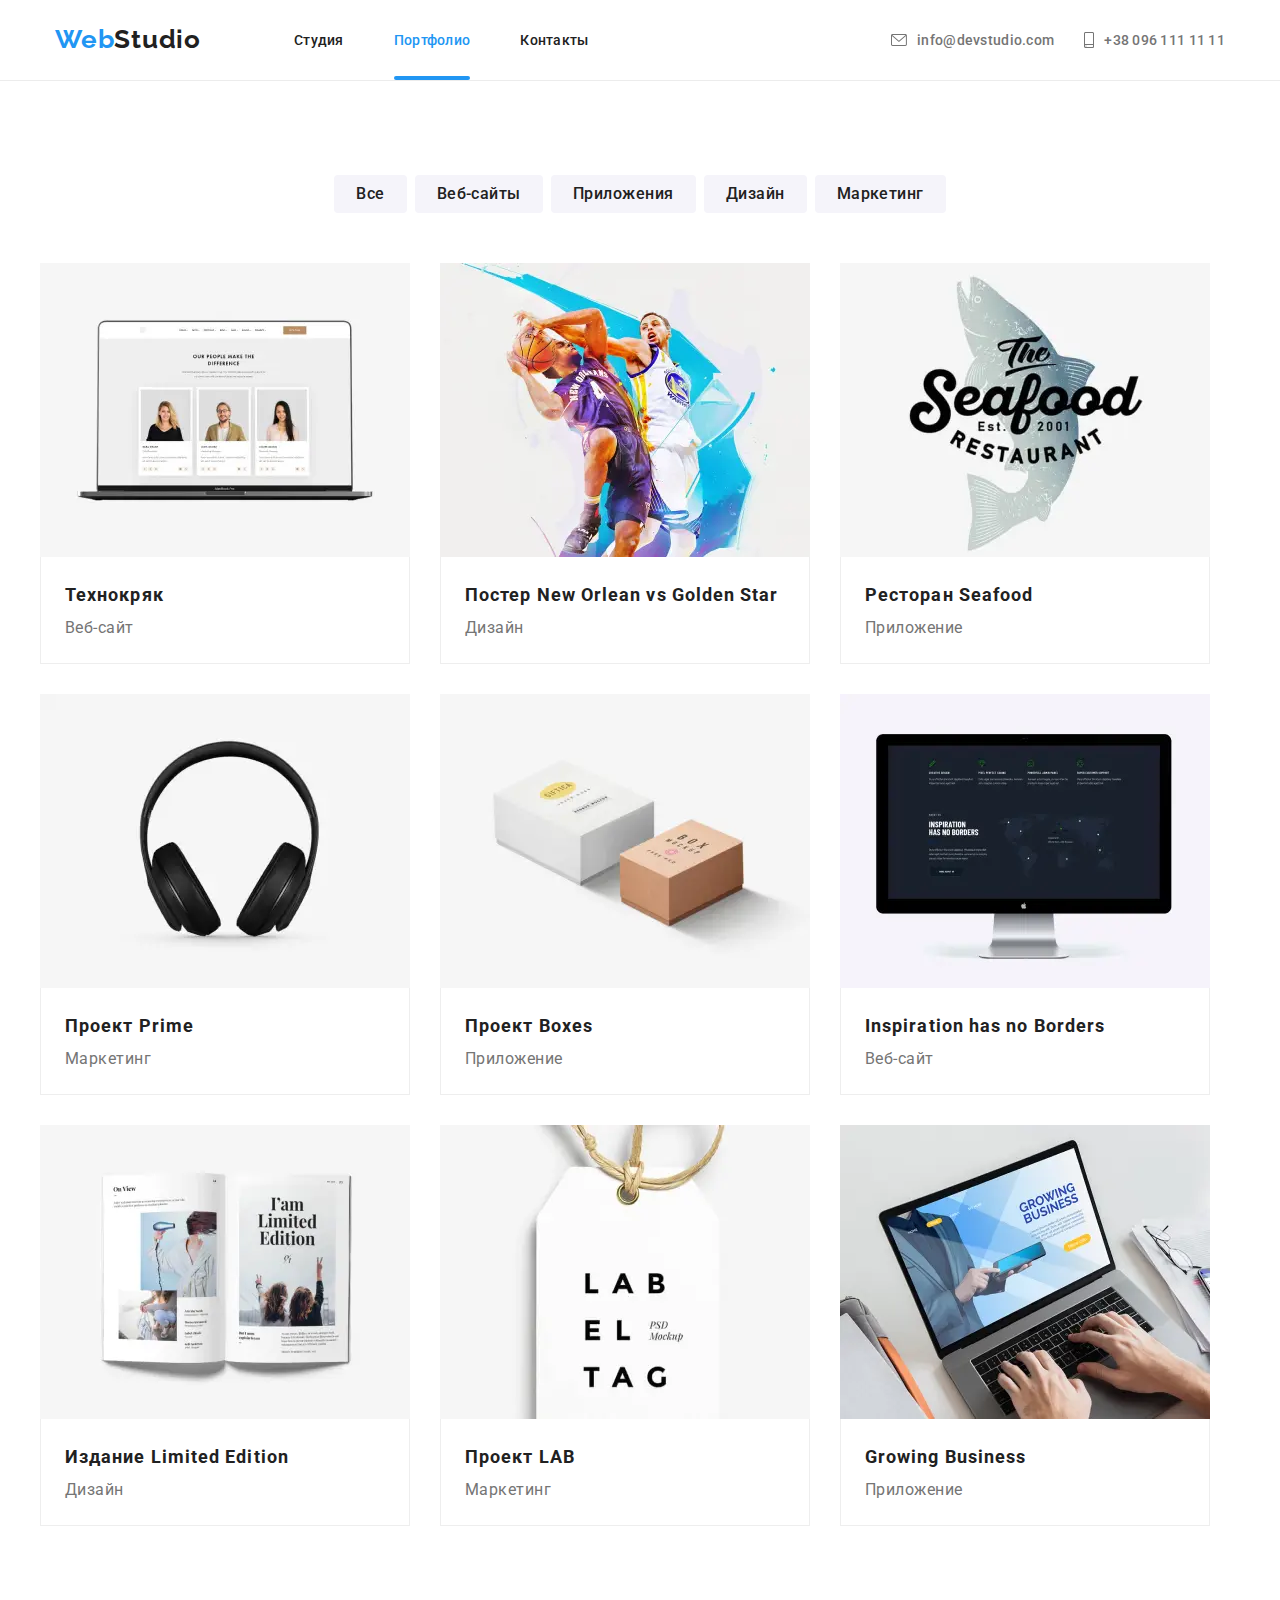
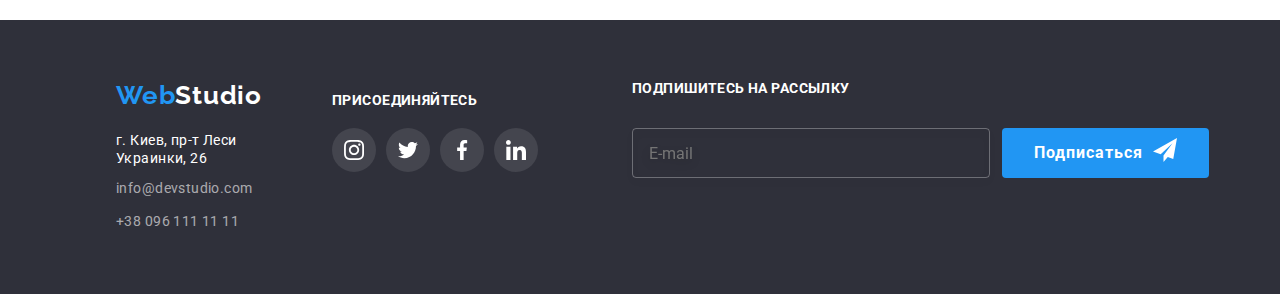
==== commit 1a54819c: "999" ====
--- a/portfolio.html
+++ b/portfolio.html
@@ -20,10 +20,10 @@
                 <a href="./index.html" class="logo link animate__rotateIn"> <span class="logo-span">Web</span>Studio</a>
                 <ul class="header-navigation-list list">
                     <li class="navigation-list">
-                        <a href="./index.html" class="header-link link current">Студия</a>
+                        <a href="./index.html" class="header-link link">Студия</a>
                     </li>
                     <li class="navigation-list">
-                        <a href="./portfolio.html" class="header-link link">Портфолио</a>
+                        <a href="./portfolio.html" class="header-link link current">Портфолио</a>
                     </li>
                     <li class="navigation-list">
                         <a href="#" class="header-link link">Контакты</a>
@@ -67,10 +67,10 @@
                 </svg> </button>
             <ul class="mobile-menu__nav list">
                 <li class="mobile-menu__item">
-                    <a href="./index.html" class="mobile-menu-nav__link link current-mobile">Студия</a>
+                    <a href="./index.html" class="mobile-menu-nav__link link ">Студия</a>
                 </li>
                 <li class="mobile-menu__item">
-                    <a href="./portfolio.html" class="mobile-menu-nav__link link">Портфолио</a>
+                    <a href="./portfolio.html" class="mobile-menu-nav__link link current-mobile">Портфолио</a>
                 </li>
                 <li class="mobile-menu__item">
                     <a href="" class="mobile-menu-nav__link link">Контакты</a>
@@ -150,7 +150,7 @@
                         <p class="portfolio-thumb-text">Технокряк это современная площадка распространения коронавируса. Компании используют эту платформу для цифрового
                         шпионажа и атак на защищённые сервера конкурентов.</p>
                     </div>
-                    <div class="portfolio-descr">
+                    <div class="portfolio-descr first-descr">
                         <h2 class="portfolio-cards-title">Технокряк</h2>
                         <p class="portfolio-cards-descr">Веб-сайт</p>
                     </div>
@@ -191,7 +191,7 @@
                             платформу для цифрового
                             шпионажа и атак на защищённые сервера конкурентов.</p>
                     </div>
-                    <div class="portfolio-descr">
+                    <div class="portfolio-descr ">
                         <h2 class="portfolio-cards-title">Постер New Orlean vs Golden Star</h2>
                         <p class="portfolio-cards-descr">Дизайн</p>
                     </div>
--- a/css/portfolio.min.css
+++ b/css/portfolio.min.css
@@ -1,2 +1,2 @@
-:root{--text-black: #212121;--text-grey: #757575;--text-white: #ffffff;--accent-blue: #2196f3;--bgd-dark-color: #2f303a;--bgd-light-color: #f5f4fa;--border-color: #afb1b8}.visually-hidden{position:absolute !important;clip:rect(1px 1px 1px 1px);clip:rect(1px, 1px, 1px, 1px);padding:0 !important;border:0 !important;height:1px !important;width:1px !important;overflow:hidden}.is-hidden{visibility:hidden;opacity:0;pointer-events:none}.link{text-decoration:none;cursor:pointer;font-style:normal}.list{list-style:none;padding:0;margin:0}.container{width:100%;padding:0 15px}@media screen and (min-width: 480px){.container{width:480px;margin:0 auto;padding:60px 15px}}@media screen and (min-width: 768px){.container{width:768px}}@media screen and (min-width: 1200px){.container{width:1200px}}.button{font-style:inherit;font-family:inherit}body{font-family:"Roboto", sans-serif;margin:0}h1,h2,h3,h4,h5,h6,p{margin:0}img{display:block;max-width:100%;height:auto}.current{color:var(--accent-blue)}.current::after{content:"";position:absolute;display:block;width:100%;height:4px;bottom:0;background-color:var(--accent-blue);border-radius:2px}.mobile-menu-nav__link.current-mobile{color:var(--accent-blue)}.nav-content{display:flex;align-items:center}.header-navigation-list{display:none}@media screen and (min-width: 768px){.header-navigation-list{display:flex;padding-bottom:0;margin-left:88px}.header-navigation-list .navigation-list+.navigation-list{margin-left:50px}.header-navigation-list a:hover,.header-navigation-list a:focus{color:var(--accent-blue)}}@media screen and (min-width: 1200px){.header-navigation-list{margin-left:93px}}.header-link{position:relative;color:var(--text-black);padding-bottom:32px;padding-top:32px;transition:color 250ms cubic-bezier(0.4, 0, 0.2, 1)}.header-link.current{color:var(--accent-blue)}@media screen and (min-width: 1200px){.navigation-list{display:flex;align-items:center}}@media screen and (min-width: 768px){.main-header{font-weight:500;font-size:14px;line-height:1.143;letter-spacing:0.02em;color:var(--text-black);border-bottom:1px solid #ececec}}.header-container{display:flex;align-items:center;justify-content:space-between;padding:0 15px}@media screen and (min-width: 1200px){.header-container{min-height:80px}}.header-contacts{display:none}@media screen and (min-width: 768px){.header-contacts{display:block;align-items:center;margin-left:auto}.header-contacts a:hover,.header-contacts a:focus{color:var(--accent-blue)}}@media screen and (min-width: 1200px){.header-contacts{display:flex;align-items:center}}@media screen and (min-width: 768px){.header-contacts-links{display:flex;flex-direction:column;align-items:flex-start;color:var(--text-white)}}@media screen and (min-width: 768px) and (min-width: 1200px){.header-contacts-links{display:flex;flex-direction:initial;align-items:center}.header-contacts-links .navigation-list+.navigation-list{margin-left:30px}}.header-contacts-link{color:var(--text-grey)}@media screen and (min-width: 768px){.header-contacts-link{padding:5px 0px;display:flex;justify-content:center;align-items:center;transition:color 250ms cubic-bezier(0.4, 0, 0.2, 1)}}@media screen and (min-width: 1200px){.header-contacts-link{padding:32px 0px}}.logo{font-family:Raleway, sans-serif;font-weight:bold;font-size:24px;line-height:1.192;letter-spacing:0.03em;color:var(--text-black);align-self:center;animation-duration:1500ms;padding-top:16px;padding-bottom:16px}@media screen and (min-width: 768px){.logo{padding-top:26px;padding-bottom:26px}}@media screen and (min-width: 1200px){.logo{font-size:26px;padding-top:24px;padding-bottom:25px}}.logo-span{font-family:Raleway, sans-serif;font-weight:bold;font-size:24px;line-height:1.192;letter-spacing:0.03em;color:var(--accent-blue)}@media screen and (min-width: 1200px){.logo-span{font-size:26px}}.logo-footer{font-family:Raleway, sans-serif;font-weight:bold;font-size:26px;line-height:0.8;letter-spacing:0.03em;color:var(--text-white)}.header-icon{margin-right:10px;display:inline-block;fill:currentColor;transition:fill 250ms cubic-bezier(0.4, 0, 0.2, 1)}.header-icon:hover,.header-icon:focus{fill:currentColor}.header-icon-envelope{width:14px;height:10px}@media screen and (min-width: 1200px){.header-icon-envelope{width:16px;height:12px}}.header-icon-smartphone{width:10px;height:14px}@media screen and (min-width: 1200px){.header-icon-smartphone{width:10px;height:16px}}.footer-place{font-size:14px;line-height:1.713px;letter-spacing:0.03em;color:var(--text-white)}.container.footer-container{margin:0 auto}@media screen and (min-width: 768px){.footer-container{padding:0;padding:60px 89px 60px 76px}}.footer-main{background-color:var(--bgd-dark-color)}@media screen and (max-width: 1199px){.footer-main{display:flex;justify-content:center;padding:0;text-align:center}}.footer-contacts-list{margin-top:20px}.footer-contacts-list .footer-contacts+.footer-contacts{margin-top:9px}@media screen and (max-width: 767px){.footer-contacts-list{margin-bottom:60px}}.footer-contacts-links{font-size:14px;line-height:1.713;letter-spacing:0.03em;color:rgba(255,255,255,0.6)}@media screen and (max-width: 767px){.footer-contact{display:block;text-align:center}}@media screen and (min-width: 768px){.footer-contact{max-width:768px;padding:0;display:flex;flex-wrap:wrap}}@media screen and (min-width: 1200px){.footer-contact{flex-wrap:nowrap;justify-content:baseline}}@media screen and (min-width: 768px){.footer-contact-container{margin-right:165px;margin-bottom:60px}}@media screen and (min-width: 1200px){.footer-contact-container{margin-right:70px;margin-bottom:0}}.join-text{font-weight:bold;font-size:14px;line-height:1.143;letter-spacing:0.03em;text-transform:uppercase;margin-bottom:20px;color:var(--text-white)}.join{padding-top:12px}.join .social-link{background:rgba(255,255,255,0.1)}.join .social-icons{fill:var(--text-white)}@media screen and (max-width: 767px){.join{margin-bottom:60px;padding-top:0}}.footer-join-text{margin-bottom:20px}@media screen and (min-width: 1200px){.footer-join-text{margin-left:94px}}.footer-form{padding-top:12px}@media screen and (min-width: 1200px){.footer-form{margin-left:94px;display:flex}}@media screen and (min-width: 768px) and (max-width: 1199px){.form-container{margin:0 auto}}.footer-input{border:1px solid rgba(255,255,255,0.3);filter:drop-shadow(0px 4px 4px rgba(0,0,0,0.15));border-radius:4px;background-color:transparent;padding:16px;width:358px;height:50px;margin-right:12px;color:var(--text-white)}.footer-input:focus{outline:none}@media screen and (max-width: 1199px){.footer-input{width:450px}}@media screen and (min-width: 1200px){.footer-input{margin-right:12px}}.footer-form-icon{width:24px;height:24px;margin-left:10px}.burger-btn,.mobile-close{background-color:transparent;padding:0;border:none}@media screen and (min-width: 768px){.burger-btn,.mobile-close{display:none}}.burger-btn:hover,.burger-btn:focus,.mobile-close:hover,.mobile-close:focus{fill:var(--accent-blue)}.mobile-close_button{position:absolute;top:10px;right:15px;width:18px;height:18px;cursor:pointer}.burger-icon{width:24px;height:16px}.button-footer{background:#2196f3;box-shadow:0px 4px 4px rgba(0,0,0,0.15);border-radius:4px;padding:10px 30px}.footer-form-btn{display:flex;height:50px;color:var(--text-white);background-color:var(--accent-blue);font-weight:bold;font-size:16px;line-height:1.87;letter-spacing:0.06em;border-radius:4px;border:none;padding:10px 32px}@media screen and (max-width: 1199px){.footer-form-btn{margin:20px auto 0 auto}}.button-hero{color:var(--text-white);background-color:var(--accent-blue);font-weight:bold;font-size:16px;line-height:1.87;letter-spacing:0.06em;margin-top:30px;border-radius:4px;border:none;padding:10px 32px}.button-hero.btn-modal{display:flex;justify-content:center;margin-right:auto;margin-left:auto;margin-top:30px;margin-bottom:0}.portfolio-buttons{display:flex;flex-wrap:nowrap;justify-content:center;margin-bottom:50px}@media screen and (max-width: 767px){.portfolio-buttons{flex-wrap:wrap;justify-content:start;padding:0 15px}}@media screen and (min-width: 768px){.portfolio-buttons .portfolio-btn+.portfolio-btn{margin-left:8px;margin-right:0}}.portfolio-btn{margin-top:0}@media screen and (max-width: 767px){.portfolio-btn{margin-top:15px;margin-right:8px;margin-left:0}}.portfolio-button{font-weight:500;font-size:16px;line-height:1.625;letter-spacing:0.03em;color:var(--text-black);background-color:var(--bgd-light-color);border:transparent;padding:6px 22px;border-radius:4px;transition:color 250ms cubic-bezier(0.4, 0, 0.2, 1),background-color 250ms cubic-bezier(0.4, 0, 0.2, 1),box-shadow 250ms cubic-bezier(0.4, 0, 0.2, 1)}.portfolio-button:hover,.portfolio-button:focus{color:var(--text-white);background-color:var(--accent-blue);box-shadow:0px 3px 1px rgba(0,0,0,0.1),0px 1px 2px rgba(0,0,0,0.08),0px 2px 2px rgba(0,0,0,0.12)}.modal-btn{position:absolute;top:8px;right:8px;width:30px;height:30px;border-radius:50%;border:1px solid rgba(0,0,0,0.1);background-color:transparent;cursor:pointer;display:flex;justify-content:center;align-items:center}.modal-btn:hover .modal-close{fill:var(--accent-blue)}.social-list{display:flex;justify-content:center}.social-icons{width:20px;height:20px;fill:var(--border-color);transition:fill 250ms cubic-bezier(0.4, 0, 0.2, 1)}.social-link:focus .social-icons,.social-link:hover .social-icons{fill:var(--text-white)}.social-link{display:flex;align-items:center;justify-content:center;width:44px;height:44px;border-radius:50%;transition:background-color 250ms cubic-bezier(0.4, 0, 0.2, 1)}.social-link:focus,.social-link:hover{background-color:var(--accent-blue)}.social:not(:last-child){margin-right:10px}.backdrop{position:fixed;top:0;left:0;width:100%;height:100%;background-color:rgba(0,0,0,0.2);transition:all 250ms cubic-bezier(0.4, 0, 0.2, 1)}.modal{position:absolute;top:50%;left:50%;transform:translate(-50%, -50%);width:450px;max-height:609px;background-color:var(--text-white);box-shadow:0px 1px 3px rgba(0,0,0,0.12),0px 1px 1px rgba(0,0,0,0.14),0px 2px 1px rgba(0,0,0,0.2);border-radius:4px;padding:40px}@media screen and (min-width: 1200px){.modal{width:528px;max-height:581px}}.modal-form{display:flex;flex-direction:column}.modal-title{font-weight:bold;font-size:20px;line-height:1.15;letter-spacing:0.03em;color:var(--text-black);margin-bottom:12px}.modal-input{display:block;border:1px solid rgba(33,33,33,0.2);border-radius:4px;width:100%;padding-top:12px;padding-bottom:12px;padding-left:42px;height:40px;transition:border-color 250ms cubic-bezier(0.4, 0, 0.2, 1)}.modal-input:focus{border-color:var(--accent-blue);outline:none}.modal-input.text{height:120px;resize:none;padding:12px 16px;margin-top:4px;transition:border-color 250ms cubic-bezier(0.4, 0, 0.2, 1)}.modal-input.text:focus{outline:none}.modal-input::placeholder{font-size:12px;line-height:1.17;letter-spacing:0.01em;color:rgba(117,117,117,0.5)}.modal-icon{width:18px;height:18px;position:absolute;top:50%;left:12px;transform:translateY(-50%)}.modal-input:focus+.modal-icon{fill:var(--accent-blue)}.modal-label{font-size:12px;line-height:1.17;letter-spacing:0.01em;color:var(--text-grey);margin-top:10px}.modal-input-wrapper{position:relative;display:block;margin-top:4px}.policy-link{color:var(--accent-blue);font-size:12px;line-height:1.167;letter-spacing:0.03em;margin-left:2px}@media screen and (min-width: 1200px){.policy-link{font-size:14px;line-height:1.71}}.policy-label{display:flex;align-items:center;flex-wrap:wrap;font-size:12px;line-height:1.167;letter-spacing:0.03em;margin-top:20px}@media screen and (min-width: 1200px){.policy-label{font-size:14px;line-height:1.71}}.policy-label::before{display:block;width:16px;height:16px;content:"";border:2px solid var(--text-black);border-radius:2px;margin-right:8px}.policy-checkbox:checked+.policy-label::before{background-color:var(--accent-blue);border-color:var(--accent-blue);background-image:url(../images/form/icon-check.svg);background-size:contain;background-origin:border-box}.page-portfolio{padding:60px 15px}@media screen and (min-width: 1200px){.page-portfolio{padding-top:94px;padding-bottom:94px}}.container.portfolio-container{padding:0}.portfolio-examples{display:block}@media screen and (max-width: 767px){.portfolio-examples{margin:0 auto}}@media screen and (min-width: 768px){.portfolio-examples{display:flex;flex-wrap:wrap}}.portfolio-item{transition:box-shadow 250ms cubic-bezier(0.4, 0, 0.2, 1)}@media screen and (max-width: 767px){.portfolio-item:not(:last-child){margin-bottom:30px}}.portfolio-item:hover{box-shadow:0px 1px 1px rgba(0,0,0,0.12),0px 4px 4px rgba(0,0,0,0.06),1px 4px 6px rgba(0,0,0,0.16)}@media screen and (min-width: 768px){.portfolio-item{margin-bottom:30px;margin-right:30px}.portfolio-item:nth-child(3n){margin-right:0px}.portfolio-item:nth-last-child(-n+3){margin-bottom:0}}.portfolio-thumb{position:relative;overflow:hidden}.portfolio-thumb-text{position:absolute;left:0;top:0;width:100%;height:100%;padding:63px 24px;transform:translateY(100%);font-size:18px;line-height:1.56;letter-spacing:0.03em;color:var(--text-white);background-color:var(--accent-blue);transition:transform 250ms cubic-bezier(0.4, 0, 0.2, 1)}.portfolio-examples-link:hover .portfolio-thumb-text,.portfolio-examples-link:focus .portfolio-thumb-text{transform:translateY(0%)}.portfolio-cards-descr{font-weight:normal;font-size:16px;line-height:1.875;letter-spacing:0.03em;color:var(--text-grey)}.portfolio-cards-title{font-weight:bold;font-size:18px;line-height:2;letter-spacing:0.06em}.portfolio-examples-link{color:var(--text-black);display:block}.portfolio-examples-link:hover,.portfolio-examples-link:focus{box-shadow:0px 1px 1px rgba(0,0,0,0.12),0px 4px 4px rgba(0,0,0,0.06),1px 4px 6px rgba(0,0,0,0.16)}.portfolio-descr{width:100%;padding:20px 24px;border-bottom:1px solid #eeeeee;border-right:1px solid #eeeeee;border-left:1px solid #eeeeee}@media screen and (max-width: 767px){.portfolio-list-img{width:100%}}.mobile-menu{position:absolute;top:0;left:50%;background-color:var(--text-white);width:100%;max-width:480px;height:100vh;transform:translateX(-50%) translateY(-100%);padding:48px 40px;transition:transform 250ms cubic-bezier(0.4, 0, 0.2, 1);display:flex;flex-wrap:wrap;align-content:space-between}@media screen and (min-width: 768px){.mobile-menu{display:none}}.mobile-menu.is-open{transform:translateX(-50%) translateY(0)}.mobile-menu-nav__link{font-weight:500;font-size:40px;line-height:1.175;color:var(--text-black)}.mobile-menu-nav__link.current{color:var(--accent-blue)}.mobile-menu__item:not(:last-child){margin-bottom:32px}.mobile-contacts-item{margin-top:32px}.mobile-phone-link{font-weight:500;font-size:34px;line-height:1.176;letter-spacing:0.02em;color:var(--accent-blue)}.mobile-contact-link{font-weight:500;font-size:24px;line-height:1.167;letter-spacing:0.02em;color:var(--text-grey)}.mobile-menu__links{position:relative;display:flex;justify-content:center;align-items:flex-end;margin-top:64px}.mobile-menu__link:not(:last-child){margin-right:20px}.mobile-menu__link:not(:last-child):after{content:"";position:absolute;border:1px solid rgba(33,33,33,0.2);transform:rotate(90deg);top:10px;width:22px;height:0px}.mobile-social-link{font-weight:500;font-size:18px;line-height:1.22;letter-spacing:0.02em;color:var(--accent-blue)}
+:root{--text-black: #212121;--text-grey: #757575;--text-white: #ffffff;--accent-blue: #2196f3;--bgd-dark-color: #2f303a;--bgd-light-color: #f5f4fa;--border-color: #afb1b8}.visually-hidden{position:absolute !important;clip:rect(1px 1px 1px 1px);clip:rect(1px, 1px, 1px, 1px);padding:0 !important;border:0 !important;height:1px !important;width:1px !important;overflow:hidden}.is-hidden{visibility:hidden;opacity:0;pointer-events:none}.link{text-decoration:none;cursor:pointer;font-style:normal}.list{list-style:none;padding:0;margin:0}.container{width:100%;padding:0 15px}@media screen and (min-width: 480px){.container{width:480px;margin:0 auto;padding:60px 15px}}@media screen and (min-width: 768px){.container{width:768px}}@media screen and (min-width: 1200px){.container{width:1200px}}.button{font-style:inherit;font-family:inherit}body{font-family:"Roboto", sans-serif;margin:0}h1,h2,h3,h4,h5,h6,p{margin:0}img{display:block;max-width:100%;height:auto}.current{color:var(--accent-blue)}.current::after{content:"";position:absolute;display:block;width:100%;height:4px;bottom:0;background-color:var(--accent-blue);border-radius:2px}.mobile-menu-nav__link.current-mobile{color:var(--accent-blue)}.nav-content{display:flex;align-items:center}.header-navigation-list{display:none}@media screen and (min-width: 768px){.header-navigation-list{display:flex;padding-bottom:0;margin-left:88px}.header-navigation-list .navigation-list+.navigation-list{margin-left:50px}.header-navigation-list a:hover,.header-navigation-list a:focus{color:var(--accent-blue)}}@media screen and (min-width: 1200px){.header-navigation-list{margin-left:93px}}.header-link{position:relative;color:var(--text-black);padding-bottom:32px;padding-top:32px;transition:color 250ms cubic-bezier(0.4, 0, 0.2, 1)}.header-link.current{color:var(--accent-blue)}@media screen and (min-width: 1200px){.navigation-list{display:flex;align-items:center}}@media screen and (min-width: 768px){.main-header{font-weight:500;font-size:14px;line-height:1.143;letter-spacing:0.02em;color:var(--text-black);border-bottom:1px solid #ececec}}.header-container{display:flex;align-items:center;justify-content:space-between;padding:0 15px}@media screen and (min-width: 1200px){.header-container{min-height:80px}}.header-contacts{display:none}@media screen and (min-width: 768px){.header-contacts{display:block;align-items:center;margin-left:auto}.header-contacts a:hover,.header-contacts a:focus{color:var(--accent-blue)}}@media screen and (min-width: 1200px){.header-contacts{display:flex;align-items:center}}@media screen and (min-width: 768px){.header-contacts-links{display:flex;flex-direction:column;align-items:flex-start;color:var(--text-white)}}@media screen and (min-width: 768px) and (min-width: 1200px){.header-contacts-links{display:flex;flex-direction:initial;align-items:center}.header-contacts-links .navigation-list+.navigation-list{margin-left:30px}}.header-contacts-link{color:var(--text-grey)}@media screen and (min-width: 768px){.header-contacts-link{padding:5px 0px;display:flex;justify-content:center;align-items:center;transition:color 250ms cubic-bezier(0.4, 0, 0.2, 1)}}@media screen and (min-width: 1200px){.header-contacts-link{padding:32px 0px}}.logo{font-family:Raleway, sans-serif;font-weight:bold;font-size:24px;line-height:1.192;letter-spacing:0.03em;color:var(--text-black);align-self:center;animation-duration:1500ms;padding-top:16px;padding-bottom:16px}@media screen and (min-width: 768px){.logo{padding-top:26px;padding-bottom:26px}}@media screen and (min-width: 1200px){.logo{font-size:26px;padding-top:24px;padding-bottom:25px}}.logo-span{font-family:Raleway, sans-serif;font-weight:bold;font-size:24px;line-height:1.192;letter-spacing:0.03em;color:var(--accent-blue)}@media screen and (min-width: 1200px){.logo-span{font-size:26px}}.logo-footer{font-family:Raleway, sans-serif;font-weight:bold;font-size:26px;line-height:0.8;letter-spacing:0.03em;color:var(--text-white)}.header-icon{margin-right:10px;display:inline-block;fill:currentColor;transition:fill 250ms cubic-bezier(0.4, 0, 0.2, 1)}.header-icon:hover,.header-icon:focus{fill:currentColor}.header-icon-envelope{width:14px;height:10px}@media screen and (min-width: 1200px){.header-icon-envelope{width:16px;height:12px}}.header-icon-smartphone{width:10px;height:14px}@media screen and (min-width: 1200px){.header-icon-smartphone{width:10px;height:16px}}.footer-place{font-size:14px;line-height:1.713px;letter-spacing:0.03em;color:var(--text-white)}.container.footer-container{margin:0 auto}@media screen and (max-width: 767px){.footer-container{padding:60px 15px}}@media screen and (min-width: 768px){.footer-container{padding:0;padding:60px 89px 60px 76px}}.footer-main{background-color:var(--bgd-dark-color)}@media screen and (max-width: 1199px){.footer-main{display:flex;justify-content:center;padding:0;text-align:center}}.footer-contacts-list{margin-top:20px}.footer-contacts-list .footer-contacts+.footer-contacts{margin-top:9px}@media screen and (max-width: 767px){.footer-contacts-list{margin-bottom:60px}}.footer-contacts-links{font-size:14px;line-height:1.713;letter-spacing:0.03em;color:rgba(255,255,255,0.6)}@media screen and (max-width: 767px){.footer-contact{display:block;text-align:center}}@media screen and (min-width: 768px){.footer-contact{max-width:768px;padding:0;display:flex;flex-wrap:wrap}}@media screen and (min-width: 1200px){.footer-contact{flex-wrap:nowrap;justify-content:baseline}}@media screen and (min-width: 768px){.footer-contact-container{margin-right:165px;margin-bottom:60px}}@media screen and (min-width: 1200px){.footer-contact-container{margin-right:70px;margin-bottom:0}}.join-text{font-weight:bold;font-size:14px;line-height:1.143;letter-spacing:0.03em;text-transform:uppercase;margin-bottom:20px;color:var(--text-white)}.join{padding-top:12px}.join .social-link{background:rgba(255,255,255,0.1)}.join .social-icons{fill:var(--text-white)}@media screen and (max-width: 767px){.join{margin-bottom:60px;padding-top:0}}.footer-join-text{margin-bottom:20px}@media screen and (min-width: 1200px){.footer-join-text{margin-left:94px}}.footer-form{padding-top:12px}@media screen and (min-width: 1200px){.footer-form{margin-left:94px;display:flex}}@media screen and (min-width: 768px) and (max-width: 1199px){.form-container{margin:0 auto}}.footer-input{border:1px solid rgba(255,255,255,0.3);filter:drop-shadow(0px 4px 4px rgba(0,0,0,0.15));border-radius:4px;background-color:transparent;padding:16px;width:358px;height:50px;margin-right:12px;color:var(--text-white)}.footer-input:focus{outline:none}@media screen and (max-width: 767px){.footer-input{width:100%;max-width:450px}}@media screen and (max-width: 1199px){.footer-input{max-width:450px}}@media screen and (min-width: 1200px){.footer-input{margin-right:12px}}.footer-form-icon{width:24px;height:24px;margin-left:10px}.burger-btn,.mobile-close{background-color:transparent;padding:0;border:none}@media screen and (min-width: 768px){.burger-btn,.mobile-close{display:none}}.burger-btn:hover,.burger-btn:focus,.mobile-close:hover,.mobile-close:focus{fill:var(--accent-blue)}.mobile-close_button{position:absolute;top:10px;right:15px;width:18px;height:18px;cursor:pointer}.burger-icon{width:24px;height:16px}.button-footer{background:#2196f3;box-shadow:0px 4px 4px rgba(0,0,0,0.15);border-radius:4px;padding:10px 30px}.footer-form-btn{display:flex;height:50px;color:var(--text-white);background-color:var(--accent-blue);font-weight:bold;font-size:16px;line-height:1.87;letter-spacing:0.06em;border-radius:4px;border:none;padding:10px 32px}@media screen and (max-width: 1199px){.footer-form-btn{margin:20px auto 0 auto}}.button-hero{color:var(--text-white);background-color:var(--accent-blue);font-weight:bold;font-size:16px;line-height:1.87;letter-spacing:0.06em;margin-top:30px;border-radius:4px;border:none;padding:10px 32px}.button-hero.btn-modal{display:flex;justify-content:center;margin-right:auto;margin-left:auto;margin-top:30px;margin-bottom:0}.portfolio-buttons{display:flex;flex-wrap:nowrap;justify-content:center;margin-bottom:50px}@media screen and (max-width: 767px){.portfolio-buttons{flex-wrap:wrap;justify-content:start;padding:0 15px}}@media screen and (min-width: 768px){.portfolio-buttons .portfolio-btn+.portfolio-btn{margin-left:8px;margin-right:0}}.portfolio-btn{margin-top:0}@media screen and (max-width: 767px){.portfolio-btn{margin-top:15px;margin-right:8px;margin-left:0}}.portfolio-button{font-weight:500;font-size:16px;line-height:1.625;letter-spacing:0.03em;color:var(--text-black);background-color:var(--bgd-light-color);border:transparent;padding:6px 22px;border-radius:4px;transition:color 250ms cubic-bezier(0.4, 0, 0.2, 1),background-color 250ms cubic-bezier(0.4, 0, 0.2, 1),box-shadow 250ms cubic-bezier(0.4, 0, 0.2, 1)}.portfolio-button:hover,.portfolio-button:focus{color:var(--text-white);background-color:var(--accent-blue);box-shadow:0px 3px 1px rgba(0,0,0,0.1),0px 1px 2px rgba(0,0,0,0.08),0px 2px 2px rgba(0,0,0,0.12)}.modal-btn{position:absolute;top:8px;right:8px;width:30px;height:30px;border-radius:50%;border:1px solid rgba(0,0,0,0.1);background-color:transparent;cursor:pointer;display:flex;justify-content:center;align-items:center}.modal-btn:hover .modal-close{fill:var(--accent-blue)}.social-list{display:flex;justify-content:center}.social-icons{width:20px;height:20px;fill:var(--border-color);transition:fill 250ms cubic-bezier(0.4, 0, 0.2, 1)}.social-link:focus .social-icons,.social-link:hover .social-icons{fill:var(--text-white)}.social-link{display:flex;align-items:center;justify-content:center;width:44px;height:44px;border-radius:50%;transition:background-color 250ms cubic-bezier(0.4, 0, 0.2, 1)}.social-link:focus,.social-link:hover{background-color:var(--accent-blue)}.social:not(:last-child){margin-right:10px}.backdrop{position:fixed;top:0;left:0;width:100%;height:100%;background-color:rgba(0,0,0,0.2);transition:all 250ms cubic-bezier(0.4, 0, 0.2, 1)}.modal{position:absolute;top:50%;left:50%;transform:translate(-50%, -50%);width:450px;max-height:609px;background-color:var(--text-white);box-shadow:0px 1px 3px rgba(0,0,0,0.12),0px 1px 1px rgba(0,0,0,0.14),0px 2px 1px rgba(0,0,0,0.2);border-radius:4px;padding:40px}@media screen and (min-width: 1200px){.modal{width:528px;max-height:581px}}.modal-form{display:flex;flex-direction:column}.modal-title{font-weight:bold;font-size:20px;line-height:1.15;letter-spacing:0.03em;color:var(--text-black);margin-bottom:12px}.modal-input{display:block;border:1px solid rgba(33,33,33,0.2);border-radius:4px;width:100%;padding-top:12px;padding-bottom:12px;padding-left:42px;height:40px;transition:border-color 250ms cubic-bezier(0.4, 0, 0.2, 1)}.modal-input:focus{border-color:var(--accent-blue);outline:none}.modal-input.text{height:120px;resize:none;padding:12px 16px;margin-top:4px;transition:border-color 250ms cubic-bezier(0.4, 0, 0.2, 1)}.modal-input.text:focus{outline:none}.modal-input::placeholder{font-size:12px;line-height:1.17;letter-spacing:0.01em;color:rgba(117,117,117,0.5)}.modal-icon{width:18px;height:18px;position:absolute;top:50%;left:12px;transform:translateY(-50%)}.modal-input:focus+.modal-icon{fill:var(--accent-blue)}.modal-label{font-size:12px;line-height:1.17;letter-spacing:0.01em;color:var(--text-grey);margin-top:10px}.modal-input-wrapper{position:relative;display:block;margin-top:4px}.policy-link{color:var(--accent-blue);font-size:12px;line-height:1.167;letter-spacing:0.03em;margin-left:2px}@media screen and (min-width: 1200px){.policy-link{font-size:14px;line-height:1.71}}.policy-label{display:flex;align-items:center;flex-wrap:wrap;font-size:12px;line-height:1.167;letter-spacing:0.03em;margin-top:20px}@media screen and (min-width: 1200px){.policy-label{font-size:14px;line-height:1.71}}.policy-label::before{display:block;width:16px;height:16px;content:"";border:2px solid var(--text-black);border-radius:2px;margin-right:8px}.policy-checkbox:checked+.policy-label::before{background-color:var(--accent-blue);border-color:var(--accent-blue);background-image:url(../images/form/icon-check.svg);background-size:contain;background-origin:border-box}.page-portfolio{padding:60px 15px}@media screen and (min-width: 1200px){.page-portfolio{padding-top:94px;padding-bottom:94px}}.container.portfolio-container{padding:0}.portfolio-examples{display:block}@media screen and (max-width: 767px){.portfolio-examples{margin:0 auto}}@media screen and (min-width: 768px){.portfolio-examples{display:flex;flex-wrap:wrap}}.portfolio-item{transition:box-shadow 250ms cubic-bezier(0.4, 0, 0.2, 1)}@media screen and (max-width: 767px){.portfolio-item:not(:last-child){margin-bottom:30px}}.portfolio-item:hover{box-shadow:0px 1px 1px rgba(0,0,0,0.12),0px 4px 4px rgba(0,0,0,0.06),1px 4px 6px rgba(0,0,0,0.16)}@media screen and (min-width: 768px){.portfolio-item{margin-bottom:30px;margin-right:30px}}@media screen and (min-width: 1200px){.portfolio-item:nth-child(3n){margin-right:0px}.portfolio-item:nth-last-child(-n+3){margin-bottom:0}}.portfolio-thumb{position:relative;overflow:hidden}.portfolio-thumb-text{position:absolute;left:0;top:0;width:100%;height:100%;padding:63px 24px;transform:translateY(100%);font-size:18px;line-height:1.56;letter-spacing:0.03em;color:var(--text-white);background-color:var(--accent-blue);transition:transform 250ms cubic-bezier(0.4, 0, 0.2, 1)}.portfolio-examples-link:hover .portfolio-thumb-text,.portfolio-examples-link:focus .portfolio-thumb-text{transform:translateY(0%)}.portfolio-cards-descr{font-weight:normal;font-size:16px;line-height:1.875;letter-spacing:0.03em;color:var(--text-grey)}.portfolio-cards-title{font-weight:bold;font-size:18px;line-height:2;letter-spacing:0.06em}.portfolio-examples-link{color:var(--text-black);display:block}.portfolio-examples-link:hover,.portfolio-examples-link:focus{box-shadow:0px 1px 1px rgba(0,0,0,0.12),0px 4px 4px rgba(0,0,0,0.06),1px 4px 6px rgba(0,0,0,0.16)}.portfolio-descr{width:100%;padding:20px 24px;border-bottom:1px solid #eeeeee;border-right:1px solid #eeeeee;border-left:1px solid #eeeeee}@media screen and (min-width: 768px) and (max-width: 1199px){.portfolio-descr{width:354px}}@media screen and (max-width: 1199px){.portfolio-list-img{width:100%}}@media screen and (min-width: 768px) and (max-width: 1199px){.portfolio-descr.first-descr{height:142px}}.mobile-menu{position:absolute;top:0;left:50%;background-color:var(--text-white);width:100%;max-width:480px;height:100vh;transform:translateX(-50%) translateY(-100%);padding:48px 40px;transition:transform 250ms cubic-bezier(0.4, 0, 0.2, 1);display:flex;flex-wrap:wrap;align-content:space-between;z-index:1}@media screen and (min-width: 768px){.mobile-menu{display:none}}.mobile-menu.is-open{transform:translateX(-50%) translateY(0)}.mobile-menu-nav__link{font-weight:500;font-size:40px;line-height:1.175;color:var(--text-black)}.mobile-menu-nav__link.current{color:var(--accent-blue)}.mobile-menu__item:not(:last-child){margin-bottom:32px}.mobile-contacts-item{margin-top:32px}.mobile-phone-link{font-weight:500;font-size:34px;line-height:1.176;letter-spacing:0.02em;color:var(--accent-blue)}.mobile-contact-link{font-weight:500;font-size:24px;line-height:1.167;letter-spacing:0.02em;color:var(--text-grey)}.mobile-menu__links{position:relative;display:flex;justify-content:center;align-items:flex-end;margin-top:64px}.mobile-menu__link:not(:last-child){margin-right:20px}.mobile-menu__link:not(:last-child):after{content:"";position:absolute;border:1px solid rgba(33,33,33,0.2);transform:rotate(90deg);top:10px;width:22px;height:0px}.mobile-social-link{font-weight:500;font-size:18px;line-height:1.22;letter-spacing:0.02em;color:var(--accent-blue)}
 /*# sourceMappingURL=portfolio.min.css.map */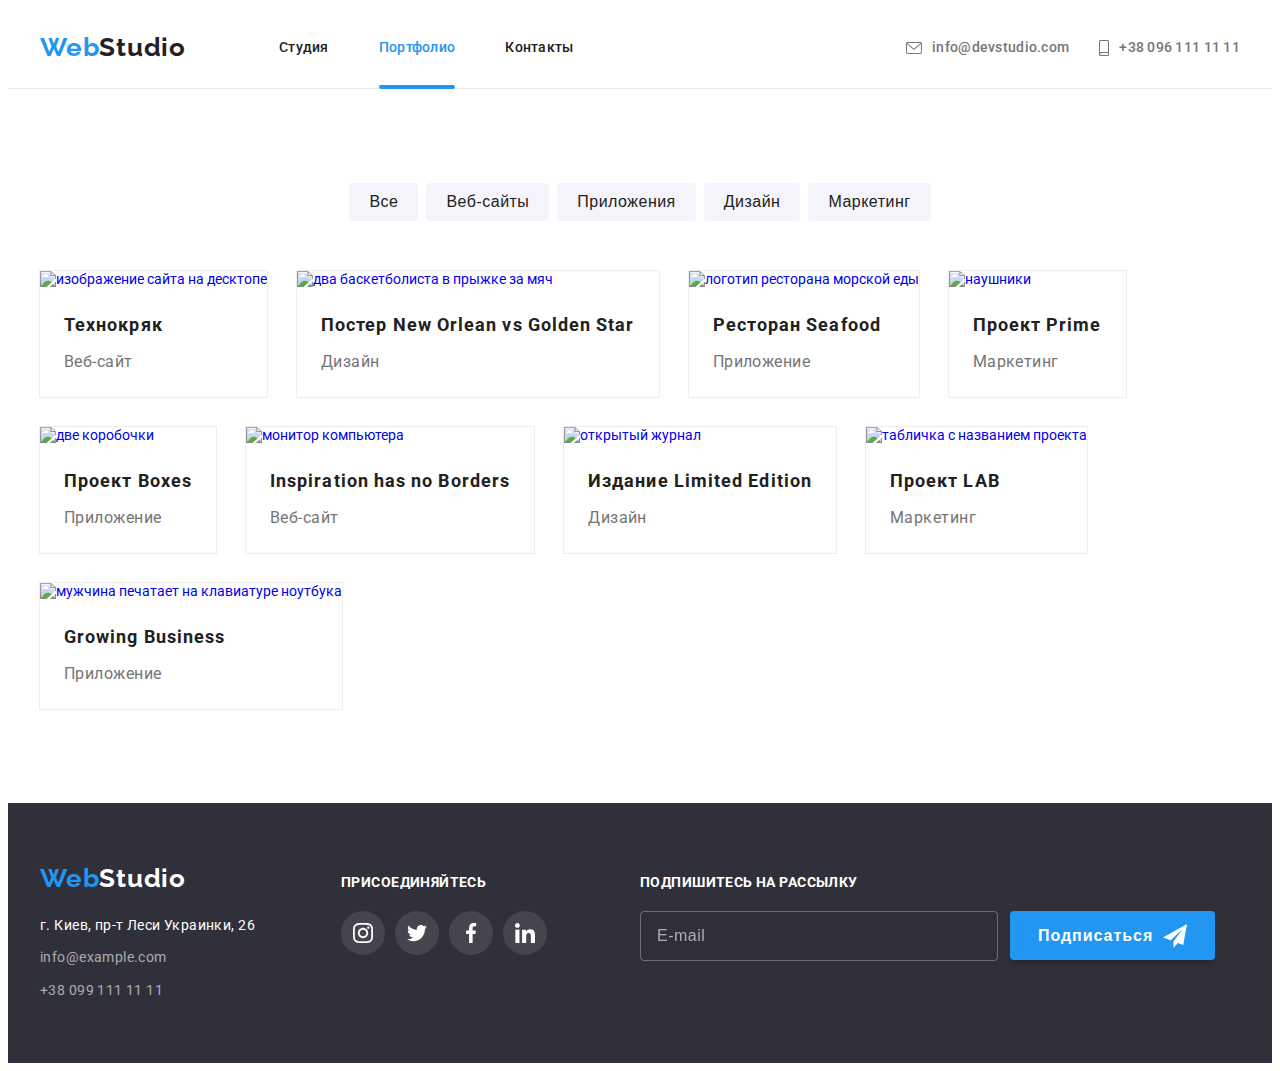
==== commit 36850b93: "hw8" ====
--- a/portfolio.html
+++ b/portfolio.html
@@ -1,563 +1,860 @@
 <!DOCTYPE html>
-<html lang="ru">
-<head>
-    <meta charset="UTF-8">
-    <meta name="viewport" content="width=device-width, initial-scale=1.0">
-    <title>Портфолио</title>
-    <link rel="stylesheet" href="https://cdnjs.cloudflare.com/ajax/libs/modern-normalize/1.0.0/modern-normalize.min.css">
-    
-    <link rel="preconnect" href="https://fonts.gstatic.com">
-    <link href="https://fonts.googleapis.com/css2?family=Raleway:wght@700&family=Roboto:wght@400;500;700;900&display=swap"
-        rel="stylesheet">
-    <!-- <link rel="stylesheet" href="./css/styles.css"> -->
-    <link rel="stylesheet" href="./css/portfolio.min.css">
-</head>
-<body>
-    <header class="main-header">
-    
-        <div class="container header-container">
-            <nav class="nav-content">
-                <a href="./index.html" class="logo link animate__rotateIn"> <span class="logo-span">Web</span>Studio</a>
-                <ul class="header-navigation-list list">
-                    <li class="navigation-list">
-                        <a href="./index.html" class="header-link link">Студия</a>
-                    </li>
-                    <li class="navigation-list">
-                        <a href="./portfolio.html" class="header-link link current">Портфолио</a>
-                    </li>
-                    <li class="navigation-list">
-                        <a href="#" class="header-link link">Контакты</a>
-                    </li>
-                </ul>
-            </nav>
-            <button type="button" class="burger-btn" data-menu-button>
-                <svg class="burger-icon">
-                    <use href="./images/sprite/symbol-defs.svg#menu">
-    
-                    </use>
-                </svg>
-            </button>
-            <address class="header-contacts">
-                <ul class="header-contacts-links list">
-                    <li class="navigation-list">
-                        <a href="mailto:info@devstudio.com" class="header-contacts-link link">
-                            <svg width="16" height="12" class="header-icon header-icon-envelope">
-                                <use href="./images/sprite/symbol-defs.svg#icon-envelope">
-                                </use>
-                            </svg>
-                            <span>info@devstudio.com</span> </a>
-                    </li>
-                    <li class="navigation-list">
-                        <a href="tel:+380961111111" class="header-contacts-link link">
-                            <svg width="10" height="16" class="header-icon header-icon-smartphone">
-                                <use href="./images/sprite/symbol-defs.svg#icon-smartphone">
-                                </use>
-                            </svg>
-                            <span>+38 096 111 11 11</span></a>
-                    </li>
-    
-                </ul>
-    
-            </address>
-        </div>
-        <div class="mobile-menu" data-menu>
-            <button type="button" class="mobile-close" data-menu-close>
-                <svg class="mobile-close_button">
-                    <use href="./images/sprite/symbol-defs.svg#icon-close"></use>
-                </svg> </button>
-            <ul class="mobile-menu__nav list">
-                <li class="mobile-menu__item">
-                    <a href="./index.html" class="mobile-menu-nav__link link ">Студия</a>
-                </li>
-                <li class="mobile-menu__item">
-                    <a href="./portfolio.html" class="mobile-menu-nav__link link current-mobile">Портфолио</a>
-                </li>
-                <li class="mobile-menu__item">
-                    <a href="" class="mobile-menu-nav__link link">Контакты</a>
-                </li>
-            </ul>
-            <div class="mobile-contacts-container">
-                <ul class="mobile-menu__contacts list">
-                    <li class="mobile-contacts-item">
-                        <a href="tel:+380961111111" class="mobile-phone-link link">+38 096 111 11 11</a>
-                    </li>
-                    <li class="mobile-contacts-item ">
-                        <a href="mailto:info@devstudio.com" class="mobile-contact-link link">info@devstudio.com</a>
-                    </li>
-                </ul>
-                <ul class="mobile-menu__links list">
-                    <li class="mobile-menu__link">
-                        <a href="" class="mobile-social-link link">Instagram</a>
-                    </li>
-                    <li class="mobile-menu__link">
-                        <a href="" class="mobile-social-link link">Twitter</a>
-                    </li>
-                    <li class="mobile-menu__link">
-                        <a href="" class="mobile-social-link link">Facebook</a>
-                    </li>
-                    <li class="mobile-menu__link">
-                        <a href="" class="mobile-social-link link">LinkedIn</a>
-                    </li>
-                </ul>
-            </div>
-        </div>
+<html lang="en">
+  <head>
+    <meta charset="UTF-8" />
+    <meta name="viewport" content="width=device-width, initial-scale=1.0" />
+    <title>Portfolio</title>
+    <link
+      rel="stylesheet"
+      href="https://cdnjs.cloudflare.com/ajax/libs/modern-normalize/1.0.0/modern-normalize.min.css"
+      integrity="sha512-ISS7cAi1PEhQ8jnbJpJZMd29NlhNj4AWYyLOSp2CE/CsHxTCu+r+t0D2yoJudVrd0/8fTVPUVDzY5Tvli75u/g=="
+      crossorigin="anonymous"
+    />
+    <link rel="preconnect" href="https://fonts.gstatic.com" />
+    <link
+      href="https://fonts.googleapis.com/css2?family=Raleway:wght@700&family=Roboto:wght@400;500;700;900&display=swap"
+      rel="stylesheet"
+    />
+    <link rel="stylesheet" href="./css/main.min.css" />
+  </head>
+  <body>
+    <header class="header">
+      <div class="container">
+        <nav class="navigation">
+          <a class="logo link" lang="en" href="index.html">
+            <span class="logo-color">Web</span>Studio
+          </a>
+          <ul class="navigation-list list">
+            <li class="navigation-list-item">
+              <a class="navigation-list-link link" href="./index.html"
+                >Студия</a
+              >
+            </li>
+            <li class="navigation-list-item">
+              <a
+                class="navigation-list-link current-tablet-desktop link"
+                href="./portfolio.html"
+                >Портфолио</a
+              >
+            </li>
+            <li class="navigation-list-item">
+              <a class="navigation-list-link link" href="#">Контакты</a>
+            </li>
+          </ul>
+        </nav>
+        <button type="button" class="burger-btn" data-menu-button>
+          <svg class="burger-icon">
+            <use href="./images/sprite-svg/sprite.svg#burger-icon"></use>
+          </svg>
+        </button>
+        <ul class="contacts-list list">
+          <li class="contacts-list-item">
+            <a class="head-contacts link" href="mailto:info@devstudio.com">
+              <svg width="16" height="12" class="icon-mail">
+                <use href="./images/sprite-svg/sprite.svg#icon-mail"></use>
+              </svg>
+              info@devstudio.com</a
+            >
+          </li>
+          <li class="contacts-list-item">
+            <a class="head-contacts link" href="tel:+380961111111">
+              <svg width="10" height="16" class="icon-smartphone">
+                <use
+                  href="./images/sprite-svg/sprite.svg#icon-smartphone"
+                ></use>
+              </svg>
+              +38 096 111 11 11</a
+            >
+          </li>
+        </ul>
+      </div>
     </header>
     <main>
-<section class="page-portfolio">
-    <div class="container  portfolio-container">
-        <h1 class="visually-hidden">Портфолио</h1>
-        <ul class="portfolio-buttons list">
-            <li class="portfolio-btn"><button type="button" class="portfolio-button">Все</button></li>
-            <li class="portfolio-btn"><button type="button" class="portfolio-button">Веб-сайты</button></li>
-            <li class="portfolio-btn"><button type="button" class="portfolio-button">Приложения</button></li>
-            <li class="portfolio-btn"><button type="button" class="portfolio-button">Дизайн</button></li>
-            <li class="portfolio-btn"><button type="button" class="portfolio-button">Маркетинг</button></li>
+     
+      <section class="section-portfolio">
+        <div class="container">
+          <!-- Filter list -->
+          <h1 class="visually-hidden">Фильтр</h1>
+          <ul class="btn-list list">
+            <li class="btn-item">
+              <button class="portfolio-list-btn" type="button">Все</button>
+            </li>
+            <li class="btn-item">
+              <button class="portfolio-list-btn" type="button">
+                Веб-сайты
+              </button>
+            </li>
+            <li class="btn-item">
+              <button class="portfolio-list-btn" type="button">
+                Приложения
+              </button>
+            </li>
+            <li class="btn-item">
+              <button class="portfolio-list-btn" type="button">Дизайн</button>
+            </li>
+            <li class="btn-item">
+              <button class="portfolio-list-btn" type="button">
+                Маркетинг
+              </button>
+            </li>
+          </ul>
+          <!-- Portfolio list -->
+          <h2 class="visually-hidden">Портфолио</h2>
+          <ul class="portfolio-list list">
+            <li class="portfolio-list-item">
+              <a class="portfolio-list-link link" href="#">
+                <div class="thumb">
+                  <picture>
+                    <source
+                      srcset="
+                        ./images/Portfolio/технокряк/технокряк-desktop.webp    1x,
+                        ./images/Portfolio/технокряк/технокряк-desktop@2x.webp 2x
+                      "
+                      media="(min-width: 1200px)"
+                      type="image/webp"
+                    />
+                    <source
+                      srcset="
+                        ./images/Portfolio/технокряк/технокряк-desktop.jpg    1x,
+                        ./images/Portfolio/технокряк/технокряк-desktop@2x.jpg 2x
+                      "
+                      media="(min-width: 1200px)"
+                    />
+                    <source
+                      srcset="
+                        ./images/Portfolio/технокряк/технокряк-tablet.webp    1x,
+                        ./images/Portfolio/технокряк/технокряк-tablet@2x.webp 2x
+                      "
+                      media="(min-width: 768px)"
+                      type="image/webp"
+                    />
+                    <source
+                      srcset="
+                        ./images/Portfolio/технокряк/технокряк-tablet.jpg    1x,
+                        ./images/Portfolio/технокряк/технокряк-tablet@2x.jpg 2x
+                      "
+                      media="(min-width: 768px)"
+                    />
+                    <source
+                      srcset="
+                        ./images/Portfolio/технокряк/технокряк-mobile.webp    1x,
+                        ./images/Portfolio/технокряк/технокряк-mobile@2x.webp 2x
+                      "
+                      media="(min-width: 320px)"
+                      type="image/webp"
+                    />
+                    <source
+                      srcset="
+                        ./images/Portfolio/технокряк/технокряк-mobile.jpg    1x,
+                        ./images/Portfolio/технокряк/технокряк-mobile@2x.jpg 2x
+                      "
+                      media="(min-width: 320px)"
+                    />
+                    <img
+                      class="portfolio-list-img"
+                      src="./images/Portfolio/технокряк/технокряк-desktop.jpg"
+                      alt="изображение сайта на десктопе"
+                    />
+                  </picture>
+                  <p class="thumb-text">
+                    Технокряк это современная площадка распространения
+                    коронавируса. Компании используют эту платформу для
+                    цифрового шпионажа и атак на защищённые сервера конкурентов.
+                  </p>
+                </div>
+                <div class="cards-title">
+                  <h3 class="portfolio-list-title">Технокряк</h3>
+                  <p class="portfolio-list-text">Веб-сайт</p>
+                </div>
+              </a>
+            </li>
+            <li class="portfolio-list-item">
+              <a class="portfolio-list-link link" href="#">
+                <div class="thumb">
+                  <picture>
+                    <source
+                      srcset="
+                        ./images/Portfolio/new-orlean/new-orlean-desktop.webp    1x,
+                        ./images/Portfolio/new-orlean/new-orlean-desktop@2x.webp 2x
+                      "
+                      media="(min-width: 1200px)"
+                      type="image/webp"
+                    />
+                    <source
+                      srcset="
+                        ./images/Portfolio/new-orlean/new-orlean-desktop.jpg    1x,
+                        ./images/Portfolio/new-orlean/new-orlean-desktop@2x.jpg 2x
+                      "
+                      media="(min-width: 1200px)"
+                    />
+                    <source
+                      srcset="
+                        ./images/Portfolio/new-orlean/new-orlean-tablet.webp    1x,
+                        ./images/Portfolio/new-orlean/new-orlean-tablet@2x.webp 2x
+                      "
+                      media="(min-width: 768px)"
+                      type="image/webp"
+                    />
+                    <source
+                      srcset="
+                        ./images/Portfolio/new-orlean/new-orlean-tablet.jpg    1x,
+                        ./images/Portfolio/new-orlean/new-orlean-tablet@2x.jpg 2x
+                      "
+                      media="(min-width: 768px)"
+                    />
+                    <source
+                      srcset="
+                        ./images/Portfolio/new-orlean/new-orlean-mobile.webp    1x,
+                        ./images/Portfolio/new-orlean/new-orlean-mobile@2x.webp 2x
+                      "
+                      media="(min-width: 320px)"
+                      type="image/webp"
+                    />
+                    <source
+                      srcset="
+                        ./images/Portfolio/new-orlean/new-orlean-mobile.jpg    1x,
+                        ./images/Portfolio/new-orlean/new-orlean-mobile@2x.jpg 2x
+                      "
+                      media="(min-width: 320px)"
+                    />
+                    <img
+                      class="portfolio-list-img"
+                      src="./images/Portfolio/new-orlean/new-orlean-desktop.jpg"
+                      alt="два баскетболиста в прыжке за мяч"
+                    />
+                  </picture>
+                  <p class="thumb-text">
+                    Технокряк это современная площадка распространения
+                    коронавируса. Компании используют эту платформу для
+                    цифрового шпионажа и атак на защищённые сервера конкурентов.
+                  </p>
+                </div>
+                <div class="cards-title">
+                  <h3 class="portfolio-list-title">
+                    Постер New Orlean vs Golden Star
+                  </h3>
+                  <p class="portfolio-list-text">Дизайн</p>
+                </div>
+              </a>
+            </li>
+            <li class="portfolio-list-item">
+              <a class="portfolio-list-link link" href="#">
+                <div class="thumb">
+                  <picture>
+                    <source
+                      srcset="
+                        ./images/Portfolio/seafood/seafood-desktop.webp    1x,
+                        ./images/Portfolio/seafood/seafood-desktop@2x.webp 2x
+                      "
+                      media="(min-width: 1200px)"
+                      type="image/webp"
+                    />
+                    <source
+                      srcset="
+                        ./images/Portfolio/seafood/seafood-desktop.jpg    1x,
+                        ./images/Portfolio/seafood/seafood-desktop@2x.jpg 2x
+                      "
+                      media="(min-width: 1200px)"
+                    />
+                    <source
+                      srcset="
+                        ./images/Portfolio/seafood/seafood-tablet.webp    1x,
+                        ./images/Portfolio/seafood/seafood-tablet@2x.webp 2x
+                      "
+                      media="(min-width: 768px)"
+                      type="image/webp"
+                    />
+                    <source
+                      srcset="
+                        ./images/Portfolio/seafood/seafood-tablet.jpg    1x,
+                        ./images/Portfolio/seafood/seafood-tablet@2x.jpg 2x
+                      "
+                      media="(min-width: 768px)"
+                    />
+                    <source
+                      srcset="
+                        ./images/Portfolio/seafood/seafood-mobile.webp    1x,
+                        ./images/Portfolio/seafood/seafood-mobile@2x.webp 2x
+                      "
+                      media="(min-width: 320px)"
+                      type="image/webp"
+                    />
+                    <source
+                      srcset="
+                        ./images/Portfolio/seafood/seafood-mobile.jpg    1x,
+                        ./images/Portfolio/seafood/seafood-mobile@2x.jpg 2x
+                      "
+                      media="(min-width: 320px)"
+                    />
+                    <img
+                      class="portfolio-list-img"
+                      src="./images/Portfolio/seafood/seafood-desktop.jpg"
+                      alt="логотип ресторана морской еды"
+                    />
+                  </picture>
+                  <p class="thumb-text">
+                    Технокряк это современная площадка распространения
+                    коронавируса. Компании используют эту платформу для
+                    цифрового шпионажа и атак на защищённые сервера конкурентов.
+                  </p>
+                </div>
+                <div class="cards-title">
+                  <h3 class="portfolio-list-title">Ресторан Seafood</h3>
+                  <p class="portfolio-list-text">Приложение</p>
+                </div>
+              </a>
+            </li>
+            <li class="portfolio-list-item">
+              <a class="portfolio-list-link link" href="#">
+                <div class="thumb">
+                  <picture>
+                    <source
+                      srcset="
+                        ./images/Portfolio/prime/prime-desktop.webp    1x,
+                        ./images/Portfolio/prime/prime-desktop@2x.webp 2x
+                      "
+                      media="(min-width: 1200px)"
+                      type="image/webp"
+                    />
+                    <source
+                      srcset="
+                        ./images/Portfolio/prime/prime-desktop.jpg    1x,
+                        ./images/Portfolio/prime/prime-desktop@2x.jpg 2x
+                      "
+                      media="(min-width: 1200px)"
+                    />
+                    <source
+                      srcset="
+                        ./images/Portfolio/prime/prime-tablet.webp    1x,
+                        ./images/Portfolio/prime/prime-tablet@2x.webp 2x
+                      "
+                      media="(min-width: 768px)"
+                      type="image/webp"
+                    />
+                    <source
+                      srcset="
+                        ./images/Portfolio/prime/prime-tablet.jpg    1x,
+                        ./images/Portfolio/prime/prime-tablet@2x.jpg 2x
+                      "
+                      media="(min-width: 768px)"
+                    />
+                    <source
+                      srcset="
+                        ./images/Portfolio/prime/prime-mobile.webp    1x,
+                        ./images/Portfolio/prime/prime-mobile@2x.webp 2x
+                      "
+                      media="(min-width: 320px)"
+                      type="image/webp"
+                    />
+                    <source
+                      srcset="
+                        ./images/Portfolio/prime/prime-mobile.jpg    1x,
+                        ./images/Portfolio/prime/prime-mobile@2x.jpg 2x
+                      "
+                      media="(min-width: 320px)"
+                    />
+                    <img
+                      class="portfolio-list-img"
+                      src="./images/Portfolio/prime/prime-desktop.jpg"
+                      alt="наушники"
+                    />
+                  </picture>
+                  <p class="thumb-text">
+                    Технокряк это современная площадка распространения
+                    коронавируса. Компании используют эту платформу для
+                    цифрового шпионажа и атак на защищённые сервера конкурентов.
+                  </p>
+                </div>
+                <div class="cards-title">
+                  <h3 class="portfolio-list-title">Проект Prime</h3>
+                  <p class="portfolio-list-text">Маркетинг</p>
+                </div>
+              </a>
+            </li>
+            <li class="portfolio-list-item">
+              <a class="portfolio-list-link link" href="#">
+                <div class="thumb">
+                  <picture>
+                    <source
+                      srcset="
+                        ./images/Portfolio/boxes/boxes-desktop.webp    1x,
+                        ./images/Portfolio/boxes/boxes-desktop@2x.webp 2x
+                      "
+                      media="(min-width: 1200px)"
+                      type="image/webp"
+                    />
+                    <source
+                      srcset="
+                        ./images/Portfolio/boxes/boxes-desktop.jpg    1x,
+                        ./images/Portfolio/boxes/boxes-desktop@2x.jpg 2x
+                      "
+                      media="(min-width: 1200px)"
+                    />
+                    <source
+                      srcset="
+                        ./images/Portfolio/boxes/boxes-tablet.webp    1x,
+                        ./images/Portfolio/boxes/boxes-tablet@2x.webp 2x
+                      "
+                      media="(min-width: 768px)"
+                      type="image/webp"
+                    />
+                    <source
+                      srcset="
+                        ./images/Portfolio/boxes/boxes-tablet.jpg    1x,
+                        ./images/Portfolio/boxes/boxes-tablet@2x.jpg 2x
+                      "
+                      media="(min-width: 768px)"
+                    />
+                    <source
+                      srcset="
+                        ./images/Portfolio/boxes/boxes-mobile.webp    1x,
+                        ./images/Portfolio/boxes/boxes-mobile@2x.webp 2x
+                      "
+                      media="(min-width: 320px)"
+                      type="image/webp"
+                    />
+                    <source
+                      srcset="
+                        ./images/Portfolio/boxes/boxes-mobile.jpg    1x,
+                        ./images/Portfolio/boxes/boxes-mobile@2x.jpg 2x
+                      "
+                      media="(min-width: 320px)"
+                    />
+                    <img
+                      class="portfolio-list-img"
+                      src="./images/Portfolio/boxes/boxes-desktop.jpg"
+                      alt="две коробочки"
+                    />
+                  </picture>
+                  <p class="thumb-text">
+                    Технокряк это современная площадка распространения
+                    коронавируса. Компании используют эту платформу для
+                    цифрового шпионажа и атак на защищённые сервера конкурентов.
+                  </p>
+                </div>
+                <div class="cards-title">
+                  <h3 class="portfolio-list-title">Проект Boxes</h3>
+                  <p class="portfolio-list-text">Приложение</p>
+                </div>
+              </a>
+            </li>
+            <li class="portfolio-list-item">
+              <a class="portfolio-list-link link" href="#">
+                <div class="thumb">
+                  <picture>
+                    <source
+                      srcset="
+                        ./images/Portfolio/inspiration/inspiration-desktop.webp    1x,
+                        ./images/Portfolio/inspiration/inspiration-desktop@2x.webp 2x
+                      "
+                      media="(min-width: 1200px)"
+                      type="image/webp"
+                    />
+                    <source
+                      srcset="
+                        ./images/Portfolio/inspiration/inspiration-desktop.jpg    1x,
+                        ./images/Portfolio/inspiration/inspiration-desktop@2x.jpg 2x
+                      "
+                      media="(min-width: 1200px)"
+                    />
+                    <source
+                      srcset="
+                        ./images/Portfolio/inspiration/inspiration-tablet.webp    1x,
+                        ./images/Portfolio/inspiration/inspiration-tablet@2x.webp 2x
+                      "
+                      media="(min-width: 768px)"
+                      type="image/webp"
+                    />
+                    <source
+                      srcset="
+                        ./images/Portfolio/inspiration/inspiration-tablet.jpg    1x,
+                        ./images/Portfolio/inspiration/inspiration-tablet@2x.jpg 2x
+                      "
+                      media="(min-width: 768px)"
+                    />
+                    <source
+                      srcset="
+                        ./images/Portfolio/inspiration/inspiration-mobile.webp    1x,
+                        ./images/Portfolio/inspiration/inspiration-mobile@2x.webp 2x
+                      "
+                      media="(min-width: 320px)"
+                      type="image/webp"
+                    />
+                    <source
+                      srcset="
+                        ./images/Portfolio/inspiration/inspiration-mobile.jpg    1x,
+                        ./images/Portfolio/inspiration/inspiration-mobile@2x.jpg 2x
+                      "
+                      media="(min-width: 320px)"
+                    />
+                    <img
+                      class="portfolio-list-img"
+                      src="./images/Portfolio/inspiration/inspiration-desktop.jpg"
+                      alt="монитор компьютера"
+                    />
+                  </picture>
+                  <p class="thumb-text">
+                    Технокряк это современная площадка распространения
+                    коронавируса. Компании используют эту платформу для
+                    цифрового шпионажа и атак на защищённые сервера конкурентов.
+                  </p>
+                </div>
+                <div class="cards-title">
+                  <h3 class="portfolio-list-title">
+                    Inspiration has no Borders
+                  </h3>
+                  <p class="portfolio-list-text">Веб-сайт</p>
+                </div>
+              </a>
+            </li>
+            <li class="portfolio-list-item">
+              <a class="portfolio-list-link link" href="#">
+                <div class="thumb">
+                  <picture>
+                    <source
+                      srcset="
+                        ./images/Portfolio/limited-edition/limited-edition-desktop.webp    1x,
+                        ./images/Portfolio/limited-edition/limited-edition-desktop@2x.webp 2x
+                      "
+                      media="(min-width: 1200px)"
+                      type="image/webp"
+                    />
+                    <source
+                      srcset="
+                        ./images/Portfolio/limited-edition/limited-edition-desktop.jpg    1x,
+                        ./images/Portfolio/limited-edition/limited-edition-desktop@2x.jpg 2x
+                      "
+                      media="(min-width: 1200px)"
+                    />
+                    <source
+                      srcset="
+                        ./images/Portfolio/limited-edition/limited-edition-tablet.webp    1x,
+                        ./images/Portfolio/limited-edition/limited-edition-tablet@2x.webp 2x
+                      "
+                      media="(min-width: 768px)"
+                      type="image/webp"
+                    />
+                    <source
+                      srcset="
+                        ./images/Portfolio/limited-edition/limited-edition-tablet.jpg    1x,
+                        ./images/Portfolio/limited-edition/limited-edition-tablet@2x.jpg 2x
+                      "
+                      media="(min-width: 768px)"
+                    />
+                    <source
+                      srcset="
+                        ./images/Portfolio/limited-edition/limited-edition-mobile.webp    1x,
+                        ./images/Portfolio/limited-edition/limited-edition-mobile@2x.webp 2x
+                      "
+                      media="(min-width: 320px)"
+                      type="image/webp"
+                    />
+                    <source
+                      srcset="
+                        ./images/Portfolio/limited-edition/limited-edition-mobile.jpg    1x,
+                        ./images/Portfolio/limited-edition/limited-edition-mobile@2x.jpg 2x
+                      "
+                      media="(min-width: 320px)"
+                    />
+                    <img
+                      class="portfolio-list-img"
+                      src="./images/Portfolio/limited-edition/limited-edition-desktop.jpg"
+                      alt="открытый журнал"
+                    />
+                  </picture>
+                  <p class="thumb-text">
+                    Технокряк это современная площадка распространения
+                    коронавируса. Компании используют эту платформу для
+                    цифрового шпионажа и атак на защищённые сервера конкурентов.
+                  </p>
+                </div>
+                <div class="cards-title">
+                  <h3 class="portfolio-list-title">Издание Limited Edition</h3>
+                  <p class="portfolio-list-text">Дизайн</p>
+                </div>
+              </a>
+            </li>
+            <li class="portfolio-list-item">
+              <a class="portfolio-list-link link" href="#">
+                <div class="thumb">
+                  <picture>
+                    <source
+                      srcset="
+                        ./images/Portfolio/lab/lab-desktop.webp    1x,
+                        ./images/Portfolio/lab/lab-desktop@2x.webp 2x
+                      "
+                      media="(min-width: 1200px)"
+                      type="image/webp"
+                    />
+                    <source
+                      srcset="
+                        ./images/Portfolio/lab/lab-desktop.jpg    1x,
+                        ./images/Portfolio/lab/lab-desktop@2x.jpg 2x
+                      "
+                      media="(min-width: 1200px)"
+                    />
+                    <source
+                      srcset="
+                        ./images/Portfolio/lab/lab-tablet.webp    1x,
+                        ./images/Portfolio/lab/lab-tablet@2x.webp 2x
+                      "
+                      media="(min-width: 768px)"
+                      type="image/webp"
+                    />
+                    <source
+                      srcset="
+                        ./images/Portfolio/lab/lab-tablet.jpg    1x,
+                        ./images/Portfolio/lab/lab-tablet@2x.jpg 2x
+                      "
+                      media="(min-width: 768px)"
+                    />
+                    <source
+                      srcset="
+                        ./images/Portfolio/lab/lab-mobile.webp    1x,
+                        ./images/Portfolio/lab/lab-mobile@2x.webp 2x
+                      "
+                      media="(min-width: 320px)"
+                      type="image/webp"
+                    />
+                    <source
+                      srcset="
+                        ./images/Portfolio/lab/lab-mobile.jpg    1x,
+                        ./images/Portfolio/lab/lab-mobile@2x.jpg 2x
+                      "
+                      media="(min-width: 320px)"
+                    />
+                    <img
+                      class="portfolio-list-img"
+                      src="./images/Portfolio/lab/lab-desktop.jpg"
+                      alt="табличка с названием проекта"
+                    />
+                  </picture>
+                  <p class="thumb-text">
+                    Технокряк это современная площадка распространения
+                    коронавируса. Компании используют эту платформу для
+                    цифрового шпионажа и атак на защищённые сервера конкурентов.
+                  </p>
+                </div>
+                <div class="cards-title">
+                  <h3 class="portfolio-list-title">Проект LAB</h3>
+                  <p class="portfolio-list-text">Маркетинг</p>
+                </div>
+              </a>
+            </li>
+            <li class="portfolio-list-item">
+              <a class="portfolio-list-link link" href="#">
+                <div class="thumb">
+                  <picture>
+                    <source
+                      srcset="
+                        ./images/Portfolio/growing/growing-desktop.webp    1x,
+                        ./images/Portfolio/growing/growing-desktop@2x.webp 2x
+                      "
+                      media="(min-width: 1200px)"
+                      type="image/webp"
+                    />
+                    <source
+                      srcset="
+                        ./images/Portfolio/growing/growing-desktop.jpg    1x,
+                        ./images/Portfolio/growing/growing-desktop@2x.jpg 2x
+                      "
+                      media="(min-width: 1200px)"
+                    />
+                    <source
+                      srcset="
+                        ./images/Portfolio/growing/growing-tablet.webp    1x,
+                        ./images/Portfolio/growing/growing-tablet@2x.webp 2x
+                      "
+                      media="(min-width: 768px)"
+                      type="image/webp"
+                    />
+                    <source
+                      srcset="
+                        ./images/Portfolio/growing/growing-tablet.jpg    1x,
+                        ./images/Portfolio/growing/growing-tablet@2x.jpg 2x
+                      "
+                      media="(min-width: 768px)"
+                    />
+                    <source
+                      srcset="
+                        ./images/Portfolio/growing/growing-mobile.webp    1x,
+                        ./images/Portfolio/growing/growing-mobile@2x.webp 2x
+                      "
+                      media="(min-width: 320px)"
+                      type="image/webp"
+                    />
+                    <source
+                      srcset="
+                        ./images/Portfolio/growing/growing-mobile.jpg    1x,
+                        ./images/Portfolio/growing/growing-mobile@2x.jpg 2x
+                      "
+                      media="(min-width: 320px)"
+                    />
+                    <img
+                      class="portfolio-list-img"
+                      src="./images/Portfolio/growing/growing-desktop.jpg"
+                      alt="мужчина печатает на клавиатуре ноутбука"
+                    />
+                  </picture>
+                  <p class="thumb-text">
+                    Технокряк это современная площадка распространения
+                    коронавируса. Компании используют эту платформу для
+                    цифрового шпионажа и атак на защищённые сервера конкурентов.
+                  </p>
+                </div>
+                <div class="cards-title">
+                  <h3 class="portfolio-list-title">Growing Business</h3>
+                  <p class="portfolio-list-text">Приложение</p>
+                </div>
+              </a>
+            </li>
+          </ul>
+        </div>
+      </section>
+    </main>
+   
+    <footer class="footer">
+      <div class="container">
+        <div class="footer-contacts-list">
+          <a class="footer-logo link" lang="en" href="./index.html">
+            <span class="logo-color">Web</span>Studio
+          </a>
+          <address class="footer-address">
+            <ul class="address-list list">
+              <li class="address-item">
+                <a
+                  class="address-map link"
+                  href="https://goo.gl/maps/zDSShLqWRXgAwJdu6"
+                  target="_blank"
+                  >г. Киев, пр-т Леси Украинки, 26</a
+                >
+              </li>
+              <li class="address-item">
+                <a class="footer-contacts link" href="mailto:info@devstudio.com"
+                  >info@example.com</a
+                >
+              </li>
+              <li class="address-item">
+                <a class="footer-contacts link" href="tel:+380961111111"
+                  >+38 099 111 11 11</a
+                >
+              </li>
+            </ul>
+          </address>
+        </div>
+        <div class="footer-social">
+          <p class="social-title">Присоединяйтесь</p>
+          <ul class="social-list list">
+            <li class="social-list-item">
+              <a class="social-list-link link" href="#">
+                <svg class="social-list-icon social-dark-theme">
+                  <use
+                    href="./images/sprite-svg/sprite.svg#icon-instagram"
+                  ></use>
+                </svg>
+              </a>
+            </li>
+            <li class="social-list-item">
+              <a class="social-list-link link" href="#">
+                <svg class="social-list-icon social-dark-theme">
+                  <use href="./images/sprite-svg/sprite.svg#icon-twitter"></use>
+                </svg>
+              </a>
+            </li>
+            <li class="social-list-item">
+              <a class="social-list-link link" href="#">
+                <svg class="social-list-icon social-dark-theme">
+                  <use
+                    href="./images/sprite-svg/sprite.svg#icon-facebook"
+                  ></use>
+                </svg>
+              </a>
+            </li>
+            <li class="social-list-item">
+              <a class="social-list-link link" href="#">
+                <svg class="social-list-icon social-dark-theme">
+                  <use
+                    href="./images/sprite-svg/sprite.svg#icon-linkedin"
+                  ></use>
+                </svg>
+              </a>
+            </li>
+          </ul>
+        </div>
+        <div class="footer-submit">
+          <h2 class="submit-title">Подпишитесь на рассылку</h2>
+          <form action="#" class="footer-submit-form">
+            <input
+              type="email"
+              placeholder="E-mail"
+              class="footer-submit-input"
+              name="user-email"
+              required
+            /><button class="footer-btn" type="submit">
+              Подписаться
+              <svg width="24" height="24" class="submit-icon">
+                <use href="./images/sprite-svg/sprite.svg#icon-send"></use>
+              </svg>
+            </button>
+          </form>
+        </div>
+      </div>
+    </footer>
+    <div class="mobile-menu" data-menu>
+      <button class="mobile-close-btn" data-menu-close>
+        <svg class="mobile-close-icon">
+          <use href="./images/sprite-svg/sprite.svg#close-icon"></use>
+        </svg>
+      </button>
+      <nav class="mobile-menu-nav">
+        <ul class="mobile-menu-nav-list list">
+          <li class="mobile-menu-nav-item">
+            <a
+              href="./index.html"
+              class="mobile-menu-nav-link link"
+              data-menu-close
+              >Студия</a
+            >
+          </li>
+          <li class="mobile-menu-nav-item">
+            <a class="mobile-menu-nav-link link current" href="./portfolio.html"
+              >Портфолио</a
+            >
+          </li>
+          <li class="mobile-menu-nav-item">
+            <a href="#" class="mobile-menu-nav-link link">Контакты</a>
+          </li>
         </ul>
+      </nav>
+      <div class="mobile-menu-contacts">
+        <ul class="mobile-menu-contacts-list list">
+          <li class="mobile-menu-contacts-item">
+            <a class="mobile-menu-tel link" href="tel:+380961111111"
+              >+38 099 111 11 11</a
+            >
+          </li>
+          <li class="mobile-menu-contacts-item">
+            <a class="mobile-menu-mail link" href="mailto:info@devstudio.com"
+              >info@devstudio.com</a
+            >
+          </li>
+        </ul>
+        <ul class="mobile-social-list list">
+          <li class="mobile-social-item">
+            <a class="mobile-social-link link" href="#" lang="en">Instagram</a>
+          </li>
+          <li class="mobile-social-item">
+            <a class="mobile-social-link link" href="#" lang="en">Twitter</a>
+          </li>
+          <li class="mobile-social-item">
+            <a class="mobile-social-link link" href="#" lang="en">Facebook</a>
+          </li>
+          <li class="mobile-social-item">
+            <a class="mobile-social-link link" href="#" lang="en">LinkedIn</a>
+          </li>
+        </ul>
+      </div>
     </div>
-    <div class="container  portfolio-container">
-        <ul class="portfolio-examples list" >
-            <li class="portfolio-item">
-                <a href="#" class="portfolio-examples-link link">
-                    <div class="portfolio-thumb">
-                        <picture>
-                            <source srcset="
-                                                ./images/portfolio/технокряк/технокряк-desktop.webp    1x,
-                                                ./images/portfolio/технокряк/технокряк-desktop@2x.webp 2x
-                                              " media="(min-width: 1200px)" type="image/webp" />
-                            <source srcset="
-                                                ./images/portfolio/технокряк/технокряк-desktop.jpg    1x,
-                                                ./images/portfolio/технокряк/технокряк-desktop@2x.jpg 2x
-                                              " media="(min-width: 1200px)" />
-                            <source srcset="
-                                                ./images/portfolio/технокряк/технокряк-tablet.webp    1x,
-                                                ./images/portfolio/технокряк/технокряк-tablet@2x.webp 2x
-                                              " media="(min-width: 768px)" type="image/webp" />
-                            <source srcset="
-                                                ./images/portfolio/технокряк/технокряк-tablet.jpg    1x,
-                                                ./images/portfolio/технокряк/технокряк-tablet@2x.jpg 2x
-                                              " media="(min-width: 768px)" />
-                            <source srcset="
-                                                ./images/portfolio/технокряк/технокряк-mobile.webp    1x,
-                                                ./images/portfolio/технокряк/технокряк-mobile@2x.webp 2x
-                                              " media="(min-width: 320px)" type="image/webp" />
-                            <source srcset="
-                                                ./images/portfolio/технокряк/технокряк-mobile.jpg    1x,
-                                                ./images/portfolio/технокряк/технокряк-mobile@2x.jpg 2x
-                                              " media="(min-width: 320px)" />
-                            <img class="portfolio-list-img" src="./images/portfolio/технокряк/технокряк-desktop.jpg"
-                                alt="изображение сайта на десктопе" />
-                        </picture>
-                        <p class="portfolio-thumb-text">Технокряк это современная площадка распространения коронавируса. Компании используют эту платформу для цифрового
-                        шпионажа и атак на защищённые сервера конкурентов.</p>
-                    </div>
-                    <div class="portfolio-descr first-descr">
-                        <h2 class="portfolio-cards-title">Технокряк</h2>
-                        <p class="portfolio-cards-descr">Веб-сайт</p>
-                    </div>
-                </a>
-            </li>
-            <li class="portfolio-item">
-                <a href="#" class="portfolio-examples-link link">
-                    <div class="portfolio-thumb">
-                        <picture>
-                            <source srcset="
-                                                ./images/portfolio/new-orlean/new-orlean-desktop.webp    1x,
-                                                ./images/portfolio/new-orlean/new-orlean-desktop@2x.webp 2x
-                                              " media="(min-width: 1200px)" type="image/webp" />
-                            <source srcset="
-                                                ./images/portfolio/new-orlean/new-orlean-desktop.jpg    1x,
-                                                ./images/portfolio/new-orlean/new-orlean-desktop@2x.jpg 2x
-                                              " media="(min-width: 1200px)" />
-                            <source srcset="
-                                                ./images/portfolio/new-orlean/new-orlean-tablet.webp    1x,
-                                                ./images/portfolio/new-orlean/new-orlean-tablet@2x.webp 2x
-                                              " media="(min-width: 768px)" type="image/webp" />
-                            <source srcset="
-                                                ./images/portfolio/new-orlean/new-orlean-tablet.jpg    1x,
-                                                ./images/portfolio/new-orlean/new-orlean-tablet@2x.jpg 2x
-                                              " media="(min-width: 768px)" />
-                            <source srcset="
-                                                ./images/portfolio/new-orlean/new-orlean-mobile.webp    1x,
-                                                ./images/portfolio/new-orlean/new-orlean-mobile@2x.webp 2x
-                                              " media="(min-width: 320px)" type="image/webp" />
-                            <source srcset="
-                                                ./images/portfolio/new-orlean/new-orlean-mobile.jpg    1x,
-                                                ./images/portfolio/new-orlean/new-orlean-mobile@2x.jpg 2x
-                                              " media="(min-width: 320px)" />
-                            <img class="portfolio-list-img" src="./images/portfolio/new-orlean/new-orlean-desktop.jpg"
-                                alt="два баскетболиста в прыжке за мяч" />
-                        </picture>
-                        <p class="portfolio-thumb-text">Технокряк это современная площадка распространения коронавируса. Компании используют эту
-                            платформу для цифрового
-                            шпионажа и атак на защищённые сервера конкурентов.</p>
-                    </div>
-                    <div class="portfolio-descr ">
-                        <h2 class="portfolio-cards-title">Постер New Orlean vs Golden Star</h2>
-                        <p class="portfolio-cards-descr">Дизайн</p>
-                    </div>
-                </a>
-            </li>
-            <li class="portfolio-item">
-                <a href="#" class="portfolio-examples-link link">
-                   <div class="portfolio-thumb">
-                        <picture>
-                            <source srcset="
-                                                ./images/portfolio/seafood/seafood-desktop.webp    1x,
-                                                ./images/portfolio/seafood/seafood-desktop@2x.webp 2x
-                                              " media="(min-width: 1200px)" type="image/webp" />
-                            <source srcset="
-                                                ./images/portfolio/seafood/seafood-desktop.jpg    1x,
-                                                ./images/portfolio/seafood/seafood-desktop@2x.jpg 2x
-                                              " media="(min-width: 1200px)" />
-                            <source srcset="
-                                                ./images/portfolio/seafood/seafood-tablet.webp    1x,
-                                                ./images/portfolio/seafood/seafood-tablet@2x.webp 2x
-                                              " media="(min-width: 768px)" type="image/webp" />
-                            <source srcset="
-                                                ./images/portfolio/seafood/seafood-tablet.jpg    1x,
-                                                ./images/portfolio/seafood/seafood-tablet@2x.jpg 2x
-                                              " media="(min-width: 768px)" />
-                            <source srcset="
-                                                ./images/portfolio/seafood/seafood-mobile.webp    1x,
-                                                ./images/portfolio/seafood/seafood-mobile@2x.webp 2x
-                                              " media="(min-width: 320px)" type="image/webp" />
-                            <source srcset="
-                                                ./images/portfolio/seafood/seafood-mobile.jpg    1x,
-                                                ./images/portfolio/seafood/seafood-mobile@2x.jpg 2x
-                                              " media="(min-width: 320px)" />
-                            <img class="portfolio-list-img" src="./images/portfolio/seafood/seafood-desktop.jpg"
-                                alt="логотип ресторана морской еды" />
-                        </picture>
-                        <p class="portfolio-thumb-text">Технокряк это современная площадка распространения коронавируса. Компании используют эту
-                            платформу для цифрового
-                            шпионажа и атак на защищённые сервера конкурентов.</p>
-                   </div>
-                    <div class="portfolio-descr">
-                        <h2 class="portfolio-cards-title">Ресторан Seafood</h2>
-                        <p class="portfolio-cards-descr">Приложение</p>
-                    </div>
-                </a>
-            </li>
-            <li class="portfolio-item">
-                <a href="#" class="portfolio-examples-link link">
-                    <div class="portfolio-thumb">
-                        <picture>
-                            <source srcset="
-                                                ./images/portfolio/prime/prime-desktop.webp    1x,
-                                                ./images/portfolio/prime/prime-desktop@2x.webp 2x
-                                              " media="(min-width: 1200px)" type="image/webp" />
-                            <source srcset="
-                                                ./images/portfolio/prime/prime-desktop.jpg    1x,
-                                                ./images/portfolio/prime/prime-desktop@2x.jpg 2x
-                                              " media="(min-width: 1200px)" />
-                            <source srcset="
-                                                ./images/portfolio/prime/prime-tablet.webp    1x,
-                                                ./images/portfolio/prime/prime-tablet@2x.webp 2x
-                                              " media="(min-width: 768px)" type="image/webp" />
-                            <source srcset="
-                                                ./images/portfolio/prime/prime-tablet.jpg    1x,
-                                                ./images/portfolio/prime/prime-tablet@2x.jpg 2x
-                                              " media="(min-width: 768px)" />
-                            <source srcset="
-                                                ./images/portfolio/prime/prime-mobile.webp    1x,
-                                                ./images/portfolio/prime/prime-mobile@2x.webp 2x
-                                              " media="(min-width: 320px)" type="image/webp" />
-                            <source srcset="
-                                                ./images/portfolio/prime/prime-mobile.jpg    1x,
-                                                ./images/portfolio/prime/prime-mobile@2x.jpg 2x
-                                              " media="(min-width: 320px)" />
-                            <img class="portfolio-list-img" src="./images/portfolio/prime/prime-desktop.jpg" alt="наушники" />
-                        </picture>
-                        <p class="portfolio-thumb-text">Технокряк это современная площадка распространения коронавируса. Компании используют эту
-                            платформу для цифрового
-                            шпионажа и атак на защищённые сервера конкурентов.</p>
-                    </div>
-                    <div class="portfolio-descr">
-                        <h2 class="portfolio-cards-title">Проект Prime</h2>
-                        <p class="portfolio-cards-descr">Маркетинг</p>
-                    </div>
-                </a>
-            </li>
-            <li class="portfolio-item">
-                <a href="#" class="portfolio-examples-link link">
-                    <div class="portfolio-thumb">
-                    <picture>
-                        <source srcset="
-                                            ./images/portfolio/boxes/boxes-desktop.webp    1x,
-                                            ./images/portfolio/boxes/boxes-desktop@2x.webp 2x
-                                          " media="(min-width: 1200px)" type="image/webp" />
-                        <source srcset="
-                                            ./images/portfolio/boxes/boxes-desktop.jpg    1x,
-                                            ./images/portfolio/boxes/boxes-desktop@2x.jpg 2x
-                                          " media="(min-width: 1200px)" />
-                        <source srcset="
-                                            ./images/portfolio/boxes/boxes-tablet.webp    1x,
-                                            ./images/portfolio/boxes/boxes-tablet@2x.webp 2x
-                                          " media="(min-width: 768px)" type="image/webp" />
-                        <source srcset="
-                                            ./images/portfolio/boxes/boxes-tablet.jpg    1x,
-                                            ./images/portfolio/boxes/boxes-tablet@2x.jpg 2x
-                                          " media="(min-width: 768px)" />
-                        <source srcset="
-                                            ./images/portfolio/boxes/boxes-mobile.webp    1x,
-                                            ./images/portfolio/boxes/boxes-mobile@2x.webp 2x
-                                          " media="(min-width: 320px)" type="image/webp" />
-                        <source srcset="
-                                            ./images/portfolio/boxes/boxes-mobile.jpg    1x,
-                                            ./images/portfolio/boxes/boxes-mobile@2x.jpg 2x
-                                          " media="(min-width: 320px)" />
-                        <img class="portfolio-list-img" src="./images/portfolio/boxes/boxes-desktop.jpg" alt="две коробочки" />
-                    </picture>
-                        <p class="portfolio-thumb-text">Технокряк это современная площадка распространения коронавируса. Компании используют эту
-                            платформу для цифрового
-                            шпионажа и атак на защищённые сервера конкурентов.</p>
-                    </div>
-                    <div class="portfolio-descr">
-                        <h2 class="portfolio-cards-title">Проект Boxes</h2>
-                        <p class="portfolio-cards-descr">Приложение</p>
-                    </div>
-                </a>
-            </li>
-            <li class="portfolio-item">
-                <a href="#" class="portfolio-examples-link link">
-                    <div class="portfolio-thumb">
-                        <picture>
-                            <source srcset="
-                                                ./images/portfolio/inspiration/inspiration-desktop.webp    1x,
-                                                ./images/portfolio/inspiration/inspiration-desktop@2x.webp 2x
-                                              " media="(min-width: 1200px)" type="image/webp" />
-                            <source srcset="
-                                                ./images/portfolio/inspiration/inspiration-desktop.jpg    1x,
-                                                ./images/portfolio/inspiration/inspiration-desktop@2x.jpg 2x
-                                              " media="(min-width: 1200px)" />
-                            <source srcset="
-                                                ./images/portfolio/inspiration/inspiration-tablet.webp    1x,
-                                                ./images/portfolio/inspiration/inspiration-tablet@2x.webp 2x
-                                              " media="(min-width: 768px)" type="image/webp" />
-                            <source srcset="
-                                                ./images/portfolio/inspiration/inspiration-tablet.jpg    1x,
-                                                ./images/portfolio/inspiration/inspiration-tablet@2x.jpg 2x
-                                              " media="(min-width: 768px)" />
-                            <source srcset="
-                                                ./images/portfolio/inspiration/inspiration-mobile.webp    1x,
-                                                ./images/portfolio/inspiration/inspiration-mobile@2x.webp 2x
-                                              " media="(min-width: 320px)" type="image/webp" />
-                            <source srcset="
-                                                ./images/portfolio/inspiration/inspiration-mobile.jpg    1x,
-                                                ./images/portfolio/inspiration/inspiration-mobile@2x.jpg 2x
-                                              " media="(min-width: 320px)" />
-                            <img class="portfolio-list-img" src="./images/portfolio/inspiration/inspiration-desktop.jpg"
-                                alt="монитор компьютера" />
-                        </picture>
-                        <p class="portfolio-thumb-text">Технокряк это современная площадка распространения коронавируса. Компании используют эту
-                            платформу для цифрового
-                            шпионажа и атак на защищённые сервера конкурентов.</p>
-                    </div>
-                    <div class="portfolio-descr">
-                        <h2 class="portfolio-cards-title">Inspiration has no Borders</h2>
-                        <p class="portfolio-cards-descr">Веб-сайт</p>
-                    </div>
-                </a>
-            </li>
-            <li class="portfolio-item">
-                <a href="#" class="portfolio-examples-link link">
-                  <div class="portfolio-thumb">
-                        <picture>
-                            <source srcset="
-                                                ./images/portfolio/limited-edition/limited-edition-desktop.webp    1x,
-                                                ./images/portfolio/limited-edition/limited-edition-desktop@2x.webp 2x
-                                              " media="(min-width: 1200px)" type="image/webp" />
-                            <source srcset="
-                                                ./images/portfolio/limited-edition/limited-edition-desktop.jpg    1x,
-                                                ./images/portfolio/limited-edition/limited-edition-desktop@2x.jpg 2x
-                                              " media="(min-width: 1200px)" />
-                            <source srcset="
-                                                ./images/portfolio/limited-edition/limited-edition-tablet.webp    1x,
-                                                ./images/portfolio/limited-edition/limited-edition-tablet@2x.webp 2x
-                                              " media="(min-width: 768px)" type="image/webp" />
-                            <source srcset="
-                                                ./images/portfolio/limited-edition/limited-edition-tablet.jpg    1x,
-                                                ./images/portfolio/limited-edition/limited-edition-tablet@2x.jpg 2x
-                                              " media="(min-width: 768px)" />
-                            <source srcset="
-                                                ./images/portfolio/limited-edition/limited-edition-mobile.webp    1x,
-                                                ./images/portfolio/limited-edition/limited-edition-mobile@2x.webp 2x
-                                              " media="(min-width: 320px)" type="image/webp" />
-                            <source srcset="
-                                                ./images/portfolio/limited-edition/limited-edition-mobile.jpg    1x,
-                                                ./images/portfolio/limited-edition/limited-edition-mobile@2x.jpg 2x
-                                              " media="(min-width: 320px)" />
-                            <img class="portfolio-list-img" src="./images/portfolio/limited-edition/limited-edition-desktop.jpg"
-                                alt="открытый журнал" />
-                        </picture>
-                        <p class="portfolio-thumb-text">Технокряк это современная площадка распространения коронавируса. Компании используют эту
-                            платформу для цифрового
-                            шпионажа и атак на защищённые сервера конкурентов.</p>
-                  </div>
-                    <div class="portfolio-descr">
-                        <h2 class="portfolio-cards-title">Издание Limited Edition</h2>
-                        <p class="portfolio-cards-descr">Дизайн</p>
-                    </div>
-                </a>
-            </li>
-            <li class="portfolio-item">
-                <a href="#" class="portfolio-examples-link link">
-                   <div class="portfolio-thumb">
-                        <picture>
-                            <source srcset="
-                                                ./images/portfolio/lab/lab-desktop.webp    1x,
-                                                ./images/portfolio/lab/lab-desktop@2x.webp 2x
-                                              " media="(min-width: 1200px)" type="image/webp" />
-                            <source srcset="
-                                                ./images/portfolio/lab/lab-desktop.jpg    1x,
-                                                ./images/portfolio/lab/lab-desktop@2x.jpg 2x
-                                              " media="(min-width: 1200px)" />
-                            <source srcset="
-                                                ./images/portfolio/lab/lab-tablet.webp    1x,
-                                                ./images/portfolio/lab/lab-tablet@2x.webp 2x
-                                              " media="(min-width: 768px)" type="image/webp" />
-                            <source srcset="
-                                                ./images/portfolio/lab/lab-tablet.jpg    1x,
-                                                ./images/portfolio/lab/lab-tablet@2x.jpg 2x
-                                              " media="(min-width: 768px)" />
-                            <source srcset="
-                                                ./images/portfolio/lab/lab-mobile.webp    1x,
-                                                ./images/portfolio/lab/lab-mobile@2x.webp 2x
-                                              " media="(min-width: 320px)" type="image/webp" />
-                            <source srcset="
-                                                ./images/portfolio/lab/lab-mobile.jpg    1x,
-                                                ./images/portfolio/lab/lab-mobile@2x.jpg 2x
-                                              " media="(min-width: 320px)" />
-                            <img class="portfolio-list-img" src="./images/portfolio/lab/lab-desktop.jpg" alt="табличка с названием проекта" />
-                        </picture>
-                        <p class="portfolio-thumb-text">Технокряк это современная площадка распространения коронавируса. Компании используют эту
-                            платформу для цифрового
-                            шпионажа и атак на защищённые сервера конкурентов.</p>
-                   </div>
-                    <div class="portfolio-descr">
-                        <h2 class="portfolio-cards-title">Проект LAB</h2>
-                        <p class="portfolio-cards-descr">Маркетинг</p>
-                    </div>
-                </a>
-            </li>
-            <li class="portfolio-item">
-                <a href="#" class="portfolio-examples-link link">
-                    <div class="portfolio-thumb">
-                    <picture>
-                        <source srcset="
-                                            ./images/portfolio/growing/growing-desktop.webp    1x,
-                                            ./images/portfolio/growing/growing-desktop@2x.webp 2x
-                                          " media="(min-width: 1200px)" type="image/webp" />
-                        <source srcset="
-                                            ./images/portfolio/growing/growing-desktop.jpg    1x,
-                                            ./images/portfolio/growing/growing-desktop@2x.jpg 2x
-                                          " media="(min-width: 1200px)" />
-                        <source srcset="
-                                            ./images/portfolio/growing/growing-tablet.webp    1x,
-                                            ./images/portfolio/growing/growing-tablet@2x.webp 2x
-                                          " media="(min-width: 768px)" type="image/webp" />
-                        <source srcset="
-                                            ./images/portfolio/growing/growing-tablet.jpg    1x,
-                                            ./images/portfolio/growing/growing-tablet@2x.jpg 2x
-                                          " media="(min-width: 768px)" />
-                        <source srcset="
-                                            ./images/portfolio/growing/growing-mobile.webp    1x,
-                                            ./images/portfolio/growing/growing-mobile@2x.webp 2x
-                                          " media="(min-width: 320px)" type="image/webp" />
-                        <source srcset="
-                                            ./images/portfolio/growing/growing-mobile.jpg    1x,
-                                            ./images/portfolio/growing/growing-mobile@2x.jpg 2x
-                                          " media="(min-width: 320px)" />
-                        <img class="portfolio-list-img" src="./images/portfolio/growing/growing-desktop.jpg"
-                            alt="мужчина печатает на клавиатуре ноутбука" />
-                    </picture>
-                        <p class="portfolio-thumb-text">Технокряк это современная площадка распространения коронавируса. Компании используют эту
-                            платформу для цифрового
-                            шпионажа и атак на защищённые сервера конкурентов.</p>
-                    </div>
-                    <div class="portfolio-descr">
-                        <h2 class="portfolio-cards-title">Growing Business</h2>
-                        <p class="portfolio-cards-descr">Приложение</p>
-                    </div>
-                </a>
-            </li>
-        </ul>
-    </div>
-</section>
-    </main>
-<footer class="footer-main">
-        <div class="container footer-container">
-            <div class="footer-contact ">
-
-               <div class="footer-contact-container">
-                    <a href="#" class="logo-footer link"> <span class="logo-span">Web</span>Studio </a>
-                    <address>
-                        <ul class="footer-contacts-list list">
-                            <li class="footer-contacts">
-                                <a href="https://goo.gl/maps/H9d4dG1FLGciRgg88" target="blank" class="footer-place link">г. Киев, пр-т Леси
-                                    Украинки, 26 </a>
-                            </li>
-                            <li class="footer-contacts">
-                                <a href="mailto:info@devstudio.com" class="footer-contacts-links link"> info@devstudio.com</a>
-                            </li>
-                            <li class="footer-contacts">
-                                <a href="tel:+380961111111" class="footer-contacts-links link">+38 096 111 11 11</a>
-                            </li>
-                    
-                    
-                        </ul>
-                    </address>
-               </div>
-               <div class="join">
-                   <p class="join-text">ПРИСОЕДИНЯЙТЕСЬ</p>
-                <ul class="social-list list">
-                    <li class="social">
-                        <a href="#" class="social-link link" aria-label="Instagram">
-                            <svg class="social-icons">
-                                <use href="./images/sprite/symbol-defs.svg#icon-instagram"></use>
-                            </svg>
-                        </a>
-                    </li>
-                    <li class="social">
-                        <a href="#" class="social-link link" aria-label="Twitter">
-                            <svg class="social-icons">
-                                <use href="./images/sprite/symbol-defs.svg#icon-twitter"></use>
-                            </svg>
-                        </a>
-                    </li>
-                    <li class="social">
-                        <a href="#" class="social-link link" aria-label="Facebook">
-                            <svg class="social-icons">
-                                <use href="./images/sprite/symbol-defs.svg#icon-facebook"></use>
-                            </svg>
-                        </a>
-                    </li>
-                    <li class="social">
-                        <a href="#" class="social-link link" aria-label="LinkedIn">
-                            <svg class="social-icons">
-                                <use href="./images/sprite/symbol-defs.svg#icon-linkedin"></use>
-                            </svg>
-                        </a>
-                    </li>
-                </ul>
-               </div>
-               <div class="form-container">
-                    <p class="join-text footer-join-text">ПОДПИШИТЕСЬ НА РАССЫЛКУ</p>
-
-                   <form class="footer-form">
-                   
-                    <input class="footer-input" type="email" placeholder="E-mail" name="footer-input-email">
-                    <button type="submit"  class="footer-form-btn" >Подписаться
-                        <svg class="footer-form-icon">
-                            <use href="./images/sprite/symbol-defs.svg#icon-send"></use>
-                        </svg>
-                    </button>
-                   </form>
-                   
-               </div>
-            </div>
-                    </div>
-    </footer>
     <script src="./js/mobile-menu.js"></script>
-</body>
-</html>+  </body>
+</html>
--- a/css/main.min.css
+++ b/css/main.min.css
@@ -0,0 +1,2 @@
+.visually-hidden{position:absolute;width:1px;height:1px;margin:-1px;border:0;padding:0;clip:rect(0 0 0 0);overflow:hidden}h1,h2,h3,h4,h5,h6,p{margin:0}ul,ol{margin:0;padding:0}img{display:block;width:100%;height:auto}.link{text-decoration:none}.list{list-style:none}address{font-style:normal}body{font-family:"Roboto",sans-serif;font-size:14px;color:#757575}.container{width:100%;padding-right:15px;padding-left:15px;margin:0 auto}@media screen and (min-width: 480px){.container{width:480px}}@media screen and (min-width: 768px){.container{width:768px}}@media screen and (min-width: 1200px){.container{width:1200px}}.section-hero .container{display:flex;flex-direction:column;align-items:center;padding:118px 30px}@media screen and (min-width: 768px){.section-hero .container{padding:118px 204px}}@media screen and (min-width: 1200px){.section-hero .container{padding:200px 252px}}.footer .container{display:flex;flex-direction:column;align-items:center}@media screen and (min-width: 768px){.footer .container{flex-direction:row;flex-wrap:wrap;justify-content:space-around;align-items:baseline}}@media screen and (min-width: 1200px){.footer .container{flex-wrap:nowrap}}.header .container{display:flex;align-items:center;justify-content:space-between}.hero-btn{min-width:200px;background-color:#2196f3;box-shadow:0px 4px 4px rgba(0,0,0,0.15);border:none;border-radius:4px;font-weight:700;font-size:16px;line-height:1.87;text-align:center;letter-spacing:0.06em;color:#fff;padding:10px 30px;transition:background-color 250ms cubic-bezier(0.4, 0, 0.2, 1)}.hero-btn:hover,.hero-btn:focus{background-color:#188ce8;cursor:pointer}.footer-btn{display:flex;align-items:center;min-width:200px;background-color:#2196f3;box-shadow:0px 4px 4px rgba(0,0,0,0.15);border:none;border-radius:4px;font-weight:700;font-size:16px;line-height:1.87;text-align:center;letter-spacing:0.06em;color:#fff;padding:10px 28px;transition:background-color 250ms cubic-bezier(0.4, 0, 0.2, 1)}.footer-btn:hover,.footer-btn:focus{background-color:#188ce8;cursor:pointer}.submit-icon{fill:currentColor;margin-left:10px}.portfolio-list-btn{background:#f5f4fa;border-radius:4px;font-weight:500;font-size:16px;line-height:1.62;text-align:center;letter-spacing:0.03em;color:#212121;border:none;padding:6px 20px;transition:color 250ms cubic-bezier(0.4, 0, 0.2, 1),background-color 250ms cubic-bezier(0.4, 0, 0.2, 1)}.portfolio-list-btn:hover,.portfolio-list-btn:focus{color:#fff;background-color:#2196f3;cursor:pointer}.submit-btn{min-width:200px;background-color:#2196f3;box-shadow:0px 4px 4px rgba(0,0,0,0.15);border:none;border-radius:4px;font-weight:700;font-size:16px;line-height:1.87;text-align:center;letter-spacing:0.06em;color:#fff;min-height:50px;margin-right:auto;margin-left:auto;padding:10px 52px;transition:background-color 250ms cubic-bezier(0.4, 0, 0.2, 1)}.submit-btn:hover,.submit-btn:focus{background-color:#188ce8;cursor:pointer}.footer-social{display:flex;flex-direction:column;align-items:center;margin-bottom:60px}@media screen and (min-width: 1200px){.footer-social{align-items:flex-start;margin-right:93px;margin-bottom:0}}.social-title,.submit-title{margin-bottom:20px;font-weight:700;font-size:14px;line-height:1.14;letter-spacing:.03em;text-align:center;text-transform:uppercase;color:#fff}@media screen and (min-width: 1200px){.social-title,.submit-title{text-align:left}}.social-list{display:flex;align-items:flex-start}.team-list .social-list{display:flex;justify-content:center;margin-bottom:24px}@media screen and (min-width: 1200px){.team-list .social-list{margin-bottom:30px}}.social-list-item:not(:last-child){margin-right:10px}.social-list-link{display:flex;justify-content:center;align-items:center;width:44px;height:44px;background:rgba(255,255,255,0.1);border-radius:50%;cursor:pointer;transition:background-color 250ms cubic-bezier(0.4, 0, 0.2, 1)}.social-list-link:hover,.social-list-link:focus{background-color:#2196f3}.social-list-icon{width:20px;height:20px;transition:fill 250ms cubic-bezier(0.4, 0, 0.2, 1)}.social-list-link:hover .social-list-icon,.social-list-link:focus .social-list-icon{fill:#fff}.social-dark-theme{fill:#fff}.social-light-theme{fill:#afb1b8}.logo{display:block;font-weight:700;font-size:24px;line-height:1.17;letter-spacing:.03em;padding-top:16px;padding-bottom:16px;font-family:"Raleway",sans-serif;color:#212121;transition:opacity 250ms cubic-bezier(0.4, 0, 0.2, 1)}@media screen and (min-width: 768px){.logo{margin-right:88px;padding-top:26px;padding-bottom:26px}}@media screen and (min-width: 1200px){.logo{font-weight:700;font-size:26px;line-height:1.19;letter-spacing:.03em;margin-right:93px;padding-top:24px;padding-bottom:25px}}.logo:hover,.logo:focus{opacity:0.5}.logo-color{color:#2196f3}.footer-logo{font-weight:700;font-size:24px;line-height:1.17;letter-spacing:.03em;font-family:"Raleway",sans-serif;color:#fff;margin-bottom:20px;transition:opacity 250ms cubic-bezier(0.4, 0, 0.2, 1)}@media screen and (min-width: 1200px){.footer-logo{font-weight:700;font-size:26px;line-height:1.19;letter-spacing:.03em}}.footer-logo:hover,.footer-logo:focus{opacity:0.5}@media screen and (max-width: 767px){.hero-title{font-weight:900;font-size:26px;line-height:1.62;letter-spacing:.06em;text-align:center;text-transform:uppercase;color:#fff;margin-bottom:30px}}@media screen and (min-width: 768px){.hero-title{font-weight:900;font-size:26px;line-height:1.62;letter-spacing:.06em;text-align:center;text-transform:uppercase;color:#fff;margin-bottom:30px}}@media screen and (min-width: 1200px){.hero-title{font-weight:900;font-size:44px;line-height:1.36;letter-spacing:.06em}}.we-doing-title,.team-title,.customers-title{font-weight:700;font-size:36px;line-height:1.17;letter-spacing:.03em;text-align:center;color:#212121;margin-bottom:50px}.burger-btn{display:inline-flex;background-color:transparent;border:none;padding:0}@media screen and (min-width: 768px){.burger-btn{display:none}}.burger-icon{width:40px;height:40px}.header{border-bottom:1px solid #ececec}@media screen and (max-width: 767px){.navigation-list{display:none}.contacts-list{display:none}}@media screen and (min-width: 768px){.navigation{display:flex;align-items:center}.navigation-list{display:flex;align-items:center;margin-right:84px}.navigation-list-item:not(:last-child){display:flex;margin-right:50px}}@media screen and (min-width: 768px){.contacts-list{display:flex;flex-direction:column;justify-content:space-between}}@media screen and (min-width: 1200px){.contacts-list{flex-direction:row;align-items:center;margin-left:auto}}@media screen and (min-width: 768px){.contacts-list-item:not(:last-child){margin-bottom:10px}}@media screen and (min-width: 1200px){.contacts-list-item:not(:last-child){margin-right:30px;margin-bottom:0}}.navigation-list-link{display:block;color:#212121;padding-top:32px;padding-bottom:32px;font-weight:500;font-size:14px;line-height:1.14;letter-spacing:.02em;transition:color 250ms cubic-bezier(0.4, 0, 0.2, 1)}.navigation-list-link:hover,.navigation-list-link:focus{color:#2196f3}.head-contacts{display:flex;align-items:center;color:#757575;fill:currentColor;font-weight:500;font-size:12px;line-height:1.167;letter-spacing:.02em;transition:color 250ms cubic-bezier(0.4, 0, 0.2, 1)}@media screen and (min-width: 1200px){.head-contacts{font-weight:500;font-size:14px;line-height:1.14;letter-spacing:.02em}}.head-contacts:hover,.head-contacts:focus{color:#2196f3}.icon-mail{display:flex;margin-right:10px;transition:fill 250ms cubic-bezier(0.4, 0, 0.2, 1)}.head-contacts:hover .icon-mail,.head-contacts:focus .icon-mail{fill:#2196f3}@media screen and (min-width: 768px){.icon-mail{width:14px;height:10px}}@media screen and (min-width: 1200px){.icon-mail{width:16px;height:12px}}.icon-smartphone{display:flex;margin-right:10px;transition:fill 250ms cubic-bezier(0.4, 0, 0.2, 1)}.head-contacts:hover .icon-smartphone,.head-contacts:focus .icon-smartphone{fill:#2196f3}@media screen and (min-width: 768px){.icon-smartphone{width:10px;height:14px}}@media screen and (min-width: 1200px){.icon-smartphone{width:10px;height:16px}}.current-tablet-desktop{position:relative;color:#2196f3}.current-tablet-desktop::after{display:block;position:absolute;bottom:-1px;content:'';width:100%;height:4px;background:#2196f3;border-radius:2px}.section-hero{margin:0 auto;background-image:linear-gradient(rgba(47,48,58,0.4), rgba(47,48,58,0.4)),url(../images/Hero/hero-mobile.jpg);background-repeat:no-repeat;background-position:center;background-size:cover}@media screen and (min-device-pixel-ratio: 2), screen and (min-resolution: 192dpi), screen and (min-resolution: 2dppx){.section-hero{background-image:linear-gradient(rgba(47,48,58,0.4), rgba(47,48,58,0.4)),url(../images/Hero/hero-mobile@2x.jpg)}}@media screen and (min-width: 480px){.section-hero{background-image:linear-gradient(rgba(47,48,58,0.4), rgba(47,48,58,0.4)),url(../images/Hero/hero-mobile.jpg);background-size:480px 400px}}@media screen and (min-device-pixel-ratio: 2) and (min-width: 480px), screen and (min-resolution: 192dpi) and (min-width: 480px), screen and (min-resolution: 2dppx) and (min-width: 480px){.section-hero{background-image:linear-gradient(rgba(47,48,58,0.4), rgba(47,48,58,0.4)),url(../images/Hero/hero-mobile@2x.jpg)}}@media screen and (min-width: 768px){.section-hero{background-image:linear-gradient(rgba(47,48,58,0.4), rgba(47,48,58,0.4)),url(../images/Hero/hero-tablet.jpg);background-size:768px 400px}}@media screen and (min-device-pixel-ratio: 2) and (min-width: 768px), screen and (min-resolution: 192dpi) and (min-width: 768px), screen and (min-resolution: 2dppx) and (min-width: 768px){.section-hero{background-image:linear-gradient(rgba(47,48,58,0.4), rgba(47,48,58,0.4)),url(../images/Hero/hero-tablet@2x.jpg)}}@media screen and (min-width: 1200px){.section-hero{background-image:linear-gradient(rgba(47,48,58,0.4), rgba(47,48,58,0.4)),url(../images/Hero/hero-desktop.jpg);background-size:1600px 600px}}@media screen and (min-device-pixel-ratio: 2) and (min-width: 1200px), screen and (min-resolution: 192dpi) and (min-width: 1200px), screen and (min-resolution: 2dppx) and (min-width: 1200px){.section-hero{background-image:linear-gradient(rgba(47,48,58,0.4), rgba(47,48,58,0.4)),url(../images/Hero/hero-desktop@2x.jpg)}}.section-info{max-width:100%;margin:0 auto;padding-top:60px;padding-bottom:60px}@media screen and (min-width: 1200px){.section-info{padding-top:94px;padding-bottom:94px}}.info-list{margin:-15px}@media screen and (min-width: 768px){.info-list{display:flex;flex-wrap:wrap}}.info-item{display:inline-block;margin:15px}@media screen and (min-width: 768px){.info-item{max-width:354px}}@media screen and (min-width: 1200px){.info-item{max-width:270px}}.info-icon{display:flex;justify-content:center;padding-top:25px;padding-bottom:25px;background:#f5f4fa;border-radius:4px;margin-bottom:30px}.info-item-title{margin-bottom:10px;font-weight:700;font-size:14px;line-height:1.14;letter-spacing:.03em;text-transform:uppercase;color:#212121}@media screen and (max-width: 767px){.info-item-title{text-align:center}}.info-item-text{font-weight:400;font-size:14px;line-height:1.71;letter-spacing:.03em}.section-we-doing{padding-bottom:94px}@media screen and (max-width: 1199px){.section-we-doing{display:none}}.we-doing-list{display:flex;justify-content:space-between}.we-doing-item{position:relative}.we-doing-text{position:absolute;display:block;bottom:0;width:100%;padding-top:27px;padding-bottom:27px;font-weight:700;font-size:14px;line-height:1.14;letter-spacing:.03em;text-align:center;text-transform:uppercase;background:rgba(47,48,58,0.8);color:#fff}.section-team{padding-top:60px;padding-bottom:60px;background-color:#f5f4fa}@media screen and (min-width: 1200px){.section-team{padding-top:94px;padding-bottom:94px}}.team-list{margin:-15px;display:flex;flex-wrap:wrap}.team-item{display:inline-block;margin:15px;background-color:#fff;box-shadow:0px 1px 3px rgba(0,0,0,0.12),0px 1px 1px rgba(0,0,0,0.14),0px 2px 1px rgba(0,0,0,0.2);border-radius:0px 0px 4px 4px}.team-img{margin-bottom:30px}.team-name{font-weight:500;font-size:16px;line-height:1.19;letter-spacing:.03em;text-align:center;color:#212121;margin-bottom:10px}.team-profession{font-weight:400;font-size:16px;line-height:1.19;letter-spacing:.03em;text-align:center;margin-bottom:16px}.section-customers{padding-top:60px;padding-bottom:60px}@media screen and (min-width: 1200px){.section-customers{padding-top:94px;padding-bottom:94px}}.customers-list{display:flex;flex-wrap:wrap;margin:-15px}.customers-link{display:flex;justify-content:center;align-items:center;height:90px;border:1px solid #afb1b8;border-radius:4px;transition:border-color 250ms cubic-bezier(0.4, 0, 0.2, 1)}.customers-link:hover,.customers-link:focus{border-color:#2196f3;cursor:pointer}.customers-link-pic{display:block;fill:#afb1b8;transition:fill 250ms cubic-bezier(0.4, 0, 0.2, 1)}.customers-link:hover .customers-link-pic,.customers-link:focus .customers-link-pic{fill:#2196f3}.customers-item{margin:15px;width:calc((100% - 2*30px)/2)}@media screen and (min-width: 768px){.customers-item{width:calc((100% - 3*30px)/3)}}@media screen and (min-width: 1200px){.customers-item{width:calc((100% - 6*30px)/6)}}.footer{background-color:#2f303a;padding-top:60px;padding-bottom:60px}.footer-contacts-list{display:flex;flex-direction:column;flex-shrink:0;align-items:center;margin-bottom:60px}@media screen and (min-width: 1200px){.footer-contacts-list{align-items:flex-start;margin-right:70px;margin-bottom:0;width:231px}}.address-list{display:flex;flex-direction:column;align-items:center}@media screen and (min-width: 1200px){.address-list{align-items:flex-start}}.footer-contacts{font-weight:400;font-size:14px;line-height:1.71;letter-spacing:.03em;color:rgba(255,255,255,0.6);transition:color 250ms cubic-bezier(0.4, 0, 0.2, 1)}.footer-contacts:hover,.footer-contacts:focus{color:#2196f3}.address-item:not(:last-child){margin-bottom:8px}@media screen and (min-width: 1200px){.address-item:not(:last-child){margin-bottom:9px}}.address-map{font-weight:400;font-size:14px;line-height:1.71;letter-spacing:.03em;color:#fff;transition:color 250ms cubic-bezier(0.4, 0, 0.2, 1)}.address-map:hover,.address-map:focus{color:#2196f3}.footer-submit{width:100%}.footer-submit-form{display:flex;flex-direction:column;align-items:center}@media screen and (min-width: 1200px){.footer-submit-form{flex-direction:row}}.footer-submit-input{margin-bottom:20px;border:1px solid rgba(255,255,255,0.3);box-sizing:border-box;filter:drop-shadow(0px 4px 4px rgba(0,0,0,0.15));border-radius:4px;background-color:inherit;padding-top:15px;padding-bottom:15px;padding-left:16px;width:100%;height:50px;font-weight:400;font-size:16px;line-height:1.25;letter-spacing:.03em;color:#fff}.footer-submit-input::placeholder{font-weight:400;font-size:16px;line-height:1.25;letter-spacing:.03em;color:rgba(255,255,255,0.6)}@media screen and (min-width: 768px){.footer-submit-input{width:450px}}@media screen and (min-width: 1200px){.footer-submit-input{margin-right:12px;margin-bottom:0;width:358px}}.backdrop{position:fixed;top:0;left:0;width:100%;height:100%;background:rgba(0,0,0,0.2);opacity:1;visibility:visible;transition:opacity 250ms cubic-bezier(0.4, 0, 0.2, 1),visibility 250ms cubic-bezier(0.4, 0, 0.2, 1)}.backdrop.is-hidden{opacity:0;pointer-events:none;visibility:hidden}.modal{position:absolute;top:50%;left:50%;transform:translate(-50%, -50%) scale(1);transition:transform 250ms cubic-bezier(0.4, 0, 0.2, 1);width:95%;height:95%;max-width:450px;max-height:609px;padding:40px;overflow:scroll;background:#fff;box-shadow:0px 1px 3px rgba(0,0,0,0.12),0px 1px 1px rgba(0,0,0,0.14),0px 2px 1px rgba(0,0,0,0.2);border-radius:4px}@media screen and (min-width: 1200px){.modal{max-width:528px;max-height:580px}}.backdrop.is-hidden .modal{transform:translate(-50%, -50%) scale(0.5)}.modal-close{position:absolute;width:30px;height:30px;top:8px;right:8px;background:transparent;border:1px solid rgba(0,0,0,0.1);border-radius:50%;cursor:pointer}.modal-icon{position:absolute;top:50%;left:50%;transform:translate(-50%, -50%);fill:#000000;transition:fill 250ms cubic-bezier(0.4, 0, 0.2, 1)}.modal-close:hover .modal-icon,.modal-close:focus .modal-icon{fill:#2196f3}.modal-form{display:flex;flex-direction:column}.modal-title{margin-bottom:12px;font-weight:700;font-size:20px;line-height:1.5;letter-spacing:.03em;text-align:center;color:#212121}@media screen and (min-width: 1200px){.modal-title{font-weight:700;font-size:20px;line-height:1.15;letter-spacing:.03em}}.modal-form-container{display:flex;flex-direction:column;position:relative;margin-bottom:10px}.modal-label{margin-bottom:4px;font-weight:400;font-size:12px;line-height:1.17;letter-spacing:.01em;color:#757575}.modal-box{position:relative}.modal-box:hover,.modal-box:focus{fill:#2196f3;cursor:pointer}.modal-input{outline:none;width:100%;border:1px solid rgba(33,33,33,0.2);box-sizing:border-box;border-radius:4px;padding-top:11px;padding-bottom:11px;padding-left:42px;transition:border-color 250ms cubic-bezier(0.4, 0, 0.2, 1)}.modal-input:hover,.modal-input:focus{border-color:#2196f3;cursor:pointer}.modal-form-icon{position:absolute;top:50%;left:12px;transform:translateY(-50%);pointer-events:none;transition:fill 250ms cubic-bezier(0.4, 0, 0.2, 1)}.modal-input:hover+.modal-form-icon,.modal-input:focus+.modal-form-icon{fill:#2196f3;cursor:pointer}.modal-textarea{outline:none;padding:12px 16px;margin-bottom:20px;resize:none;height:120px;border:1px solid rgba(33,33,33,0.2);box-sizing:border-box;border-radius:4px;overflow:scroll;transition:border-color 250ms cubic-bezier(0.4, 0, 0.2, 1)}.modal-textarea::placeholder{font-weight:400;font-size:12px;line-height:1.17;letter-spacing:.01em;color:rgba(117,117,117,0.5);transition:color 250ms cubic-bezier(0.4, 0, 0.2, 1)}.modal-textarea:hover,.modal-textarea:focus{border-color:#2196f3;cursor:pointer}.modal-textarea:hover::placeholder,.modal-textarea:hover::placeholder,.modal-textarea:focus::placeholder,.modal-textarea:focus::placeholder{color:#2196f3}.container-checkbox{display:flex;align-items:center;margin-right:auto;margin-bottom:30px;margin-left:auto}.checkbox-label{display:flex;align-items:center;flex-wrap:wrap;font-weight:400;font-size:10px;line-height:1.167;letter-spacing:.03em;color:#757575}@media screen and (min-width: 480px){.checkbox-label{font-weight:400;font-size:12px;line-height:1.167;letter-spacing:.03em}}@media screen and (min-width: 1200px){.checkbox-label{font-weight:400;font-size:14px;line-height:1.71;letter-spacing:.03em}}.checkbox-label:hover{cursor:pointer}.checkbox-input{position:absolute;width:1px;height:1px;margin:-1px;border:0;padding:0;clip:rect(0 0 0 0);overflow:hidden}.checkbox-label:focus-within .checkbox-input:checked{background-color:#2196f3;background-image:url("../images/sprite-svg/icon-check.svg");background-repeat:no-repeat;background-position:50% 50%;background-origin:border-box;border-color:transparent}.checkbox-icon{display:inline-block;margin-right:7px;width:14px;height:14px;border:2px solid #000000;box-sizing:border-box;border-radius:2px;background-image:none;transition:background-color 250ms cubic-bezier(0.4, 0, 0.2, 1),border-color 250ms cubic-bezier(0.4, 0, 0.2, 1),background-image 250ms cubic-bezier(0.4, 0, 0.2, 1)}@media screen and (min-width: 480px){.checkbox-icon{width:16px;height:15px}}.checkbox-label:hover .checkbox-icon,.checkbox-label:focus-within .checkbox-icon{border:2px solid #2196f3;cursor:pointer}.checkbox-input:checked+.checkbox-icon{background-color:#2196f3;background-image:url("../images/sprite-svg/icon-check.svg");background-repeat:no-repeat;background-position:50% 50%;background-origin:border-box;border-color:transparent}.checkbox-link{color:#2196f3}.btn-list{display:flex;justify-content:flex-start;margin-bottom:25px;flex-wrap:wrap}@media screen and (min-width: 768px){.btn-list{justify-content:center;margin-bottom:15px}}@media screen and (min-width: 1200px){.btn-list{margin-bottom:35px}}.btn-item{margin-bottom:15px}.btn-item:not(:last-child){margin-right:8px}.portfolio-list{display:flex;flex-wrap:wrap;margin:-15px}.portfolio-list-item{display:flex;margin:15px;outline:1px solid #eeeeee}.portfolio-list-link{transition:box-shadow 250ms cubic-bezier(0.4, 0, 0.2, 1)}.portfolio-list-link:hover,.portfolio-list-link:focus{box-shadow:0px 1px 1px rgba(0,0,0,0.12),0px 4px 4px rgba(0,0,0,0.06),1px 4px 6px rgba(0,0,0,0.16)}.thumb{position:relative;overflow:hidden}.thumb-text{position:absolute;padding:77px 24px;bottom:0;width:100%;height:100%;font-weight:400;font-size:18px;line-height:1.56;letter-spacing:.03em;overflow:scroll;background:rgba(33,150,243,0.9);color:#fff;transform:translateY(100%);transition:transform 250ms cubic-bezier(0.4, 0, 0.2, 1)}.portfolio-list-link:hover .thumb-text,.portfolio-list-link:focus .thumb-text{transform:translateY(0)}@media screen and (min-width: 768px){.thumb-text{padding:49px 24px}}@media screen and (min-width: 1200px){.thumb-text{padding:63px 24px}}.portfolio-list-title{font-weight:700;font-size:18px;line-height:2;letter-spacing:.06em;color:#212121;margin-bottom:4px}.portfolio-list-text{font-weight:400;font-size:16px;line-height:1.87;letter-spacing:.03em;color:#757575}.cards-title{padding:20px 24px}@media screen and (min-width: 768px) and (max-width: 1199px){.cards-title{width:354px}}.section-portfolio{padding-top:60px;padding-bottom:60px}@media screen and (min-width: 1200px){.section-portfolio{padding-top:94px;padding-bottom:94px}}.burger-btn{transition:fill 250ms cubic-bezier(0.4, 0, 0.2, 1)}.burger-btn:hover,.burger-btn:focus{fill:#2196f3;cursor:pointer}.mobile-menu{display:flex;flex-direction:column;position:fixed;width:100%;max-width:480px;height:100vh;top:0;left:50%;transform:translateX(-50%) translateY(-100%);visibility:hidden;pointer-events:none;overflow:scroll;padding:48px 40px;background-color:#fff;transition:transform 250ms cubic-bezier(0.4, 0, 0.2, 1),visibility 250ms cubic-bezier(0.4, 0, 0.2, 1)}.mobile-menu.is-open{transform:translateX(-50%) translateY(0);visibility:visible;pointer-events:visible}@media screen and (min-width: 768px){.mobile-menu{display:none}}.mobile-close-btn{display:inline-flex;background-color:transparent;border:none;padding:0;transition:fill 250ms cubic-bezier(0.4, 0, 0.2, 1)}.mobile-close-btn:hover,.mobile-close-btn:focus{fill:#2196f3;cursor:pointer}.mobile-close-icon{position:absolute;right:15px;top:10px;width:40px;height:40px}.mobile-menu-nav-item:not(:last-child){margin-bottom:32px}.mobile-menu-contacts-item:not(:last-child){margin-bottom:32px}.mobile-menu-nav-link{font-weight:500;font-size:30px;line-height:1.175;letter-spacing:.02em;color:#212121;transition:all 250ms cubic-bezier(0.4, 0, 0.2, 1)}@media screen and (min-width: 440px){.mobile-menu-nav-link{font-weight:500;font-size:40px;line-height:1.175;letter-spacing:.02em}}.mobile-menu-nav-link.current{color:#2196f3}.mobile-menu-nav-link:hover,.mobile-menu-nav-link:focus{color:#2196f3}.mobile-menu-contacts{margin-top:auto}.mobile-menu-tel{font-weight:500;font-size:24px;line-height:1.176;letter-spacing:.02em;color:#2196f3;transition:all 250ms cubic-bezier(0.4, 0, 0.2, 1)}@media screen and (min-width: 440px){.mobile-menu-tel{font-weight:500;font-size:34px;line-height:1.176;letter-spacing:.02em}}.mobile-menu-mail{font-weight:500;font-size:16px;line-height:1.167;letter-spacing:.02em;color:#757575;transition:all 250ms cubic-bezier(0.4, 0, 0.2, 1)}@media screen and (min-width: 440px){.mobile-menu-mail{font-weight:500;font-size:24px;line-height:1.167;letter-spacing:.02em}}.mobile-menu-mail:hover,.mobile-menu-mail:focus{color:#2196f3}.mobile-social-list{display:flex;flex-wrap:wrap;margin-top:64px}.mobile-social-item:not(:last-child){margin-right:6px;padding-right:6px;border-right:1px solid rgba(33,33,33,0.2);transition:all 250ms cubic-bezier(0.4, 0, 0.2, 1)}@media screen and (min-width: 440px){.mobile-social-item:not(:last-child){margin-right:10px;padding-right:10px}}.mobile-social-link{font-weight:500;font-size:12px;line-height:1.22;letter-spacing:.02em;color:#2196f3;transition:all 250ms cubic-bezier(0.4, 0, 0.2, 1)}@media screen and (min-width: 440px){.mobile-social-link{font-weight:500;font-size:18px;line-height:1.22;letter-spacing:.02em}}
+/*# sourceMappingURL=main.min.css.map */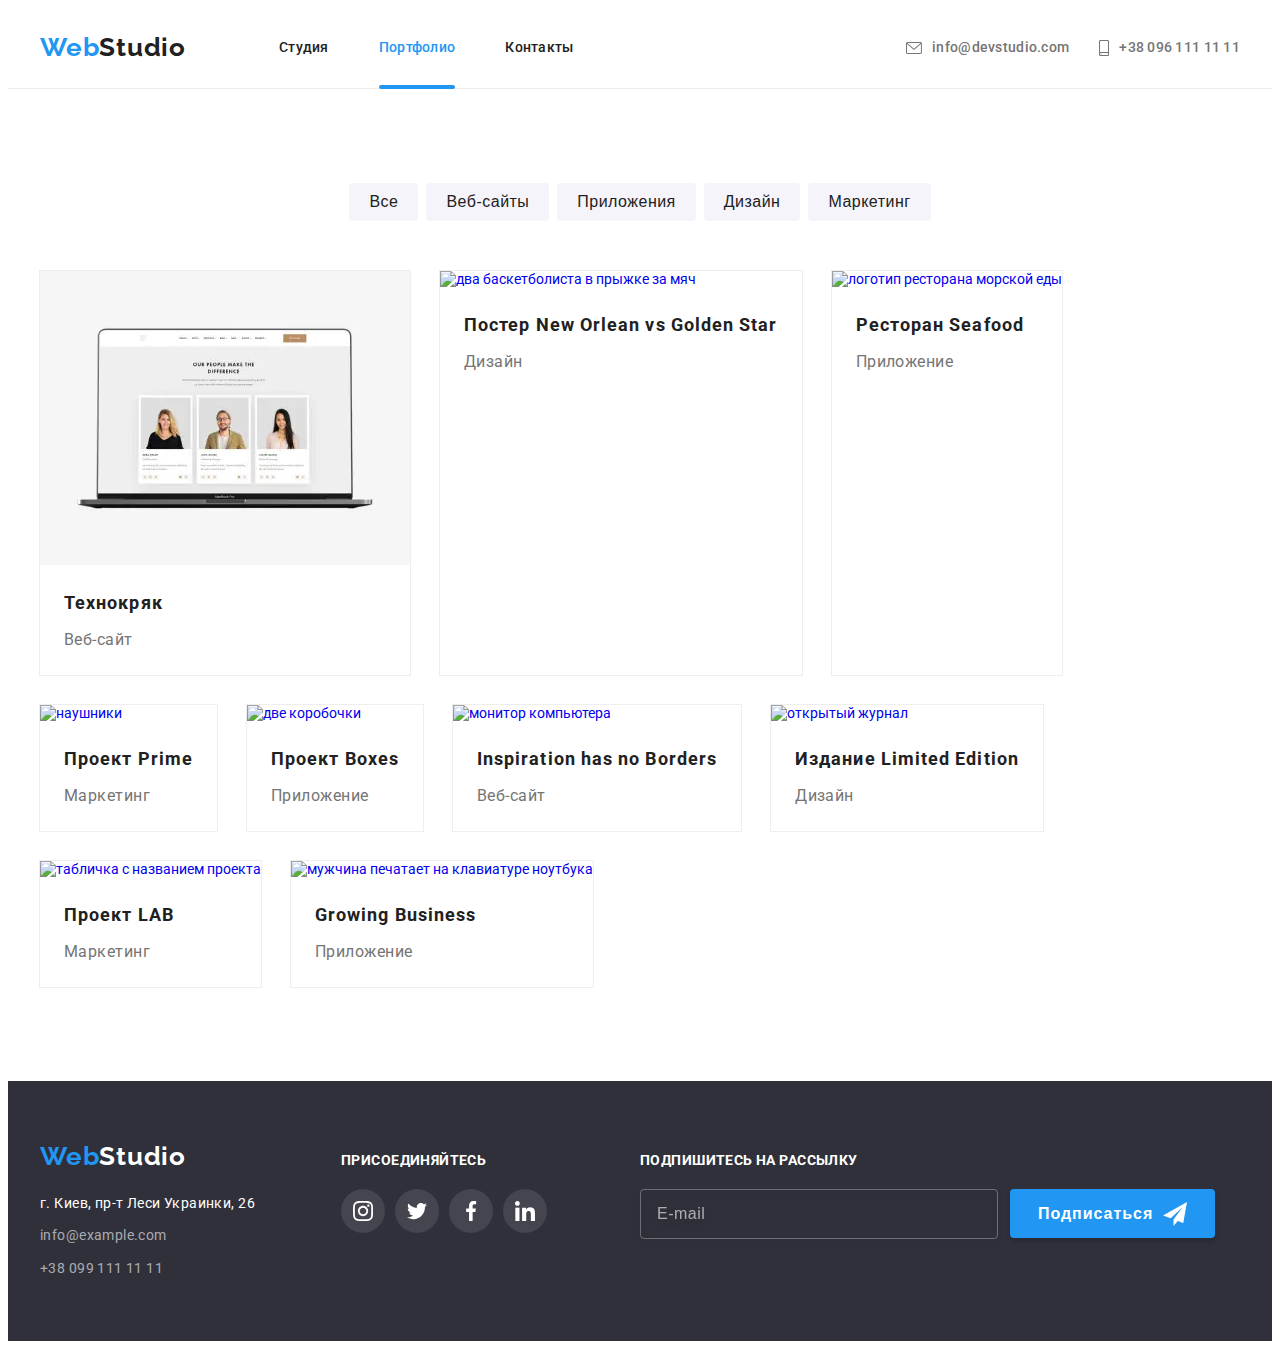
==== commit 28f545c9: "999" ====
--- a/portfolio.html
+++ b/portfolio.html
@@ -74,7 +74,7 @@
       <section class="section-portfolio">
         <div class="container">
           <!-- Filter list -->
-          <h1 class="visually-hidden">Фильтр</h1>
+          <h1 class="visually-hidden">Выбор раздела</h1>
           <ul class="btn-list list">
             <li class="btn-item">
               <button class="portfolio-list-btn" type="button">Все</button>
@@ -107,52 +107,52 @@
                   <picture>
                     <source
                       srcset="
-                        ./images/Portfolio/технокряк/технокряк-desktop.webp    1x,
-                        ./images/Portfolio/технокряк/технокряк-desktop@2x.webp 2x
-                      "
-                      media="(min-width: 1200px)"
-                      type="image/webp"
-                    />
-                    <source
-                      srcset="
-                        ./images/Portfolio/технокряк/технокряк-desktop.jpg    1x,
-                        ./images/Portfolio/технокряк/технокряк-desktop@2x.jpg 2x
-                      "
-                      media="(min-width: 1200px)"
-                    />
-                    <source
-                      srcset="
-                        ./images/Portfolio/технокряк/технокряк-tablet.webp    1x,
-                        ./images/Portfolio/технокряк/технокряк-tablet@2x.webp 2x
-                      "
-                      media="(min-width: 768px)"
-                      type="image/webp"
-                    />
-                    <source
-                      srcset="
-                        ./images/Portfolio/технокряк/технокряк-tablet.jpg    1x,
-                        ./images/Portfolio/технокряк/технокряк-tablet@2x.jpg 2x
-                      "
-                      media="(min-width: 768px)"
-                    />
-                    <source
-                      srcset="
-                        ./images/Portfolio/технокряк/технокряк-mobile.webp    1x,
-                        ./images/Portfolio/технокряк/технокряк-mobile@2x.webp 2x
-                      "
-                      media="(min-width: 320px)"
-                      type="image/webp"
-                    />
-                    <source
-                      srcset="
-                        ./images/Portfolio/технокряк/технокряк-mobile.jpg    1x,
-                        ./images/Portfolio/технокряк/технокряк-mobile@2x.jpg 2x
+                        ./images/Portf/технокряк/технокряк-desktop.webp    1x,
+                        ./images/Portf/технокряк/технокряк-desktop@2x.webp 2x
+                      "
+                      media="(min-width: 1200px)"
+                      type="image/webp"
+                    />
+                    <source
+                      srcset="
+                        ./images/Portf/технокряк/технокряк-desktop.jpg    1x,
+                        ./images/Portf/технокряк/технокряк-desktop@2x.jpg 2x
+                      "
+                      media="(min-width: 1200px)"
+                    />
+                    <source
+                      srcset="
+                        ./images/Portf/технокряк/технокряк-tablet.webp    1x,
+                        ./images/Portf/технокряк/технокряк-tablet@2x.webp 2x
+                      "
+                      media="(min-width: 768px)"
+                      type="image/webp"
+                    />
+                    <source
+                      srcset="
+                        ./images/Portf/технокряк/технокряк-tablet.jpg    1x,
+                        ./images/Portf/технокряк/технокряк-tablet@2x.jpg 2x
+                      "
+                      media="(min-width: 768px)"
+                    />
+                    <source
+                      srcset="
+                        ./images/Portf/технокряк/технокряк-mobile.webp    1x,
+                        ./images/Portf/технокряк/технокряк-mobile@2x.webp 2x
+                      "
+                      media="(min-width: 320px)"
+                      type="image/webp"
+                    />
+                    <source
+                      srcset="
+                        ./images/Portf/технокряк/технокряк-mobile.jpg    1x,
+                        ./images/Portf/технокряк/технокряк-mobile@2x.jpg 2x
                       "
                       media="(min-width: 320px)"
                     />
                     <img
                       class="portfolio-list-img"
-                      src="./images/Portfolio/технокряк/технокряк-desktop.jpg"
+                      src="./images/Portf/технокряк/технокряк-desktop.jpg"
                       alt="изображение сайта на десктопе"
                     />
                   </picture>
--- a/css/main.min.css
+++ b/css/main.min.css
@@ -1,2 +1,2 @@
-.visually-hidden{position:absolute;width:1px;height:1px;margin:-1px;border:0;padding:0;clip:rect(0 0 0 0);overflow:hidden}h1,h2,h3,h4,h5,h6,p{margin:0}ul,ol{margin:0;padding:0}img{display:block;width:100%;height:auto}.link{text-decoration:none}.list{list-style:none}address{font-style:normal}body{font-family:"Roboto",sans-serif;font-size:14px;color:#757575}.container{width:100%;padding-right:15px;padding-left:15px;margin:0 auto}@media screen and (min-width: 480px){.container{width:480px}}@media screen and (min-width: 768px){.container{width:768px}}@media screen and (min-width: 1200px){.container{width:1200px}}.section-hero .container{display:flex;flex-direction:column;align-items:center;padding:118px 30px}@media screen and (min-width: 768px){.section-hero .container{padding:118px 204px}}@media screen and (min-width: 1200px){.section-hero .container{padding:200px 252px}}.footer .container{display:flex;flex-direction:column;align-items:center}@media screen and (min-width: 768px){.footer .container{flex-direction:row;flex-wrap:wrap;justify-content:space-around;align-items:baseline}}@media screen and (min-width: 1200px){.footer .container{flex-wrap:nowrap}}.header .container{display:flex;align-items:center;justify-content:space-between}.hero-btn{min-width:200px;background-color:#2196f3;box-shadow:0px 4px 4px rgba(0,0,0,0.15);border:none;border-radius:4px;font-weight:700;font-size:16px;line-height:1.87;text-align:center;letter-spacing:0.06em;color:#fff;padding:10px 30px;transition:background-color 250ms cubic-bezier(0.4, 0, 0.2, 1)}.hero-btn:hover,.hero-btn:focus{background-color:#188ce8;cursor:pointer}.footer-btn{display:flex;align-items:center;min-width:200px;background-color:#2196f3;box-shadow:0px 4px 4px rgba(0,0,0,0.15);border:none;border-radius:4px;font-weight:700;font-size:16px;line-height:1.87;text-align:center;letter-spacing:0.06em;color:#fff;padding:10px 28px;transition:background-color 250ms cubic-bezier(0.4, 0, 0.2, 1)}.footer-btn:hover,.footer-btn:focus{background-color:#188ce8;cursor:pointer}.submit-icon{fill:currentColor;margin-left:10px}.portfolio-list-btn{background:#f5f4fa;border-radius:4px;font-weight:500;font-size:16px;line-height:1.62;text-align:center;letter-spacing:0.03em;color:#212121;border:none;padding:6px 20px;transition:color 250ms cubic-bezier(0.4, 0, 0.2, 1),background-color 250ms cubic-bezier(0.4, 0, 0.2, 1)}.portfolio-list-btn:hover,.portfolio-list-btn:focus{color:#fff;background-color:#2196f3;cursor:pointer}.submit-btn{min-width:200px;background-color:#2196f3;box-shadow:0px 4px 4px rgba(0,0,0,0.15);border:none;border-radius:4px;font-weight:700;font-size:16px;line-height:1.87;text-align:center;letter-spacing:0.06em;color:#fff;min-height:50px;margin-right:auto;margin-left:auto;padding:10px 52px;transition:background-color 250ms cubic-bezier(0.4, 0, 0.2, 1)}.submit-btn:hover,.submit-btn:focus{background-color:#188ce8;cursor:pointer}.footer-social{display:flex;flex-direction:column;align-items:center;margin-bottom:60px}@media screen and (min-width: 1200px){.footer-social{align-items:flex-start;margin-right:93px;margin-bottom:0}}.social-title,.submit-title{margin-bottom:20px;font-weight:700;font-size:14px;line-height:1.14;letter-spacing:.03em;text-align:center;text-transform:uppercase;color:#fff}@media screen and (min-width: 1200px){.social-title,.submit-title{text-align:left}}.social-list{display:flex;align-items:flex-start}.team-list .social-list{display:flex;justify-content:center;margin-bottom:24px}@media screen and (min-width: 1200px){.team-list .social-list{margin-bottom:30px}}.social-list-item:not(:last-child){margin-right:10px}.social-list-link{display:flex;justify-content:center;align-items:center;width:44px;height:44px;background:rgba(255,255,255,0.1);border-radius:50%;cursor:pointer;transition:background-color 250ms cubic-bezier(0.4, 0, 0.2, 1)}.social-list-link:hover,.social-list-link:focus{background-color:#2196f3}.social-list-icon{width:20px;height:20px;transition:fill 250ms cubic-bezier(0.4, 0, 0.2, 1)}.social-list-link:hover .social-list-icon,.social-list-link:focus .social-list-icon{fill:#fff}.social-dark-theme{fill:#fff}.social-light-theme{fill:#afb1b8}.logo{display:block;font-weight:700;font-size:24px;line-height:1.17;letter-spacing:.03em;padding-top:16px;padding-bottom:16px;font-family:"Raleway",sans-serif;color:#212121;transition:opacity 250ms cubic-bezier(0.4, 0, 0.2, 1)}@media screen and (min-width: 768px){.logo{margin-right:88px;padding-top:26px;padding-bottom:26px}}@media screen and (min-width: 1200px){.logo{font-weight:700;font-size:26px;line-height:1.19;letter-spacing:.03em;margin-right:93px;padding-top:24px;padding-bottom:25px}}.logo:hover,.logo:focus{opacity:0.5}.logo-color{color:#2196f3}.footer-logo{font-weight:700;font-size:24px;line-height:1.17;letter-spacing:.03em;font-family:"Raleway",sans-serif;color:#fff;margin-bottom:20px;transition:opacity 250ms cubic-bezier(0.4, 0, 0.2, 1)}@media screen and (min-width: 1200px){.footer-logo{font-weight:700;font-size:26px;line-height:1.19;letter-spacing:.03em}}.footer-logo:hover,.footer-logo:focus{opacity:0.5}@media screen and (max-width: 767px){.hero-title{font-weight:900;font-size:26px;line-height:1.62;letter-spacing:.06em;text-align:center;text-transform:uppercase;color:#fff;margin-bottom:30px}}@media screen and (min-width: 768px){.hero-title{font-weight:900;font-size:26px;line-height:1.62;letter-spacing:.06em;text-align:center;text-transform:uppercase;color:#fff;margin-bottom:30px}}@media screen and (min-width: 1200px){.hero-title{font-weight:900;font-size:44px;line-height:1.36;letter-spacing:.06em}}.we-doing-title,.team-title,.customers-title{font-weight:700;font-size:36px;line-height:1.17;letter-spacing:.03em;text-align:center;color:#212121;margin-bottom:50px}.burger-btn{display:inline-flex;background-color:transparent;border:none;padding:0}@media screen and (min-width: 768px){.burger-btn{display:none}}.burger-icon{width:40px;height:40px}.header{border-bottom:1px solid #ececec}@media screen and (max-width: 767px){.navigation-list{display:none}.contacts-list{display:none}}@media screen and (min-width: 768px){.navigation{display:flex;align-items:center}.navigation-list{display:flex;align-items:center;margin-right:84px}.navigation-list-item:not(:last-child){display:flex;margin-right:50px}}@media screen and (min-width: 768px){.contacts-list{display:flex;flex-direction:column;justify-content:space-between}}@media screen and (min-width: 1200px){.contacts-list{flex-direction:row;align-items:center;margin-left:auto}}@media screen and (min-width: 768px){.contacts-list-item:not(:last-child){margin-bottom:10px}}@media screen and (min-width: 1200px){.contacts-list-item:not(:last-child){margin-right:30px;margin-bottom:0}}.navigation-list-link{display:block;color:#212121;padding-top:32px;padding-bottom:32px;font-weight:500;font-size:14px;line-height:1.14;letter-spacing:.02em;transition:color 250ms cubic-bezier(0.4, 0, 0.2, 1)}.navigation-list-link:hover,.navigation-list-link:focus{color:#2196f3}.head-contacts{display:flex;align-items:center;color:#757575;fill:currentColor;font-weight:500;font-size:12px;line-height:1.167;letter-spacing:.02em;transition:color 250ms cubic-bezier(0.4, 0, 0.2, 1)}@media screen and (min-width: 1200px){.head-contacts{font-weight:500;font-size:14px;line-height:1.14;letter-spacing:.02em}}.head-contacts:hover,.head-contacts:focus{color:#2196f3}.icon-mail{display:flex;margin-right:10px;transition:fill 250ms cubic-bezier(0.4, 0, 0.2, 1)}.head-contacts:hover .icon-mail,.head-contacts:focus .icon-mail{fill:#2196f3}@media screen and (min-width: 768px){.icon-mail{width:14px;height:10px}}@media screen and (min-width: 1200px){.icon-mail{width:16px;height:12px}}.icon-smartphone{display:flex;margin-right:10px;transition:fill 250ms cubic-bezier(0.4, 0, 0.2, 1)}.head-contacts:hover .icon-smartphone,.head-contacts:focus .icon-smartphone{fill:#2196f3}@media screen and (min-width: 768px){.icon-smartphone{width:10px;height:14px}}@media screen and (min-width: 1200px){.icon-smartphone{width:10px;height:16px}}.current-tablet-desktop{position:relative;color:#2196f3}.current-tablet-desktop::after{display:block;position:absolute;bottom:-1px;content:'';width:100%;height:4px;background:#2196f3;border-radius:2px}.section-hero{margin:0 auto;background-image:linear-gradient(rgba(47,48,58,0.4), rgba(47,48,58,0.4)),url(../images/Hero/hero-mobile.jpg);background-repeat:no-repeat;background-position:center;background-size:cover}@media screen and (min-device-pixel-ratio: 2), screen and (min-resolution: 192dpi), screen and (min-resolution: 2dppx){.section-hero{background-image:linear-gradient(rgba(47,48,58,0.4), rgba(47,48,58,0.4)),url(../images/Hero/hero-mobile@2x.jpg)}}@media screen and (min-width: 480px){.section-hero{background-image:linear-gradient(rgba(47,48,58,0.4), rgba(47,48,58,0.4)),url(../images/Hero/hero-mobile.jpg);background-size:480px 400px}}@media screen and (min-device-pixel-ratio: 2) and (min-width: 480px), screen and (min-resolution: 192dpi) and (min-width: 480px), screen and (min-resolution: 2dppx) and (min-width: 480px){.section-hero{background-image:linear-gradient(rgba(47,48,58,0.4), rgba(47,48,58,0.4)),url(../images/Hero/hero-mobile@2x.jpg)}}@media screen and (min-width: 768px){.section-hero{background-image:linear-gradient(rgba(47,48,58,0.4), rgba(47,48,58,0.4)),url(../images/Hero/hero-tablet.jpg);background-size:768px 400px}}@media screen and (min-device-pixel-ratio: 2) and (min-width: 768px), screen and (min-resolution: 192dpi) and (min-width: 768px), screen and (min-resolution: 2dppx) and (min-width: 768px){.section-hero{background-image:linear-gradient(rgba(47,48,58,0.4), rgba(47,48,58,0.4)),url(../images/Hero/hero-tablet@2x.jpg)}}@media screen and (min-width: 1200px){.section-hero{background-image:linear-gradient(rgba(47,48,58,0.4), rgba(47,48,58,0.4)),url(../images/Hero/hero-desktop.jpg);background-size:1600px 600px}}@media screen and (min-device-pixel-ratio: 2) and (min-width: 1200px), screen and (min-resolution: 192dpi) and (min-width: 1200px), screen and (min-resolution: 2dppx) and (min-width: 1200px){.section-hero{background-image:linear-gradient(rgba(47,48,58,0.4), rgba(47,48,58,0.4)),url(../images/Hero/hero-desktop@2x.jpg)}}.section-info{max-width:100%;margin:0 auto;padding-top:60px;padding-bottom:60px}@media screen and (min-width: 1200px){.section-info{padding-top:94px;padding-bottom:94px}}.info-list{margin:-15px}@media screen and (min-width: 768px){.info-list{display:flex;flex-wrap:wrap}}.info-item{display:inline-block;margin:15px}@media screen and (min-width: 768px){.info-item{max-width:354px}}@media screen and (min-width: 1200px){.info-item{max-width:270px}}.info-icon{display:flex;justify-content:center;padding-top:25px;padding-bottom:25px;background:#f5f4fa;border-radius:4px;margin-bottom:30px}.info-item-title{margin-bottom:10px;font-weight:700;font-size:14px;line-height:1.14;letter-spacing:.03em;text-transform:uppercase;color:#212121}@media screen and (max-width: 767px){.info-item-title{text-align:center}}.info-item-text{font-weight:400;font-size:14px;line-height:1.71;letter-spacing:.03em}.section-we-doing{padding-bottom:94px}@media screen and (max-width: 1199px){.section-we-doing{display:none}}.we-doing-list{display:flex;justify-content:space-between}.we-doing-item{position:relative}.we-doing-text{position:absolute;display:block;bottom:0;width:100%;padding-top:27px;padding-bottom:27px;font-weight:700;font-size:14px;line-height:1.14;letter-spacing:.03em;text-align:center;text-transform:uppercase;background:rgba(47,48,58,0.8);color:#fff}.section-team{padding-top:60px;padding-bottom:60px;background-color:#f5f4fa}@media screen and (min-width: 1200px){.section-team{padding-top:94px;padding-bottom:94px}}.team-list{margin:-15px;display:flex;flex-wrap:wrap}.team-item{display:inline-block;margin:15px;background-color:#fff;box-shadow:0px 1px 3px rgba(0,0,0,0.12),0px 1px 1px rgba(0,0,0,0.14),0px 2px 1px rgba(0,0,0,0.2);border-radius:0px 0px 4px 4px}.team-img{margin-bottom:30px}.team-name{font-weight:500;font-size:16px;line-height:1.19;letter-spacing:.03em;text-align:center;color:#212121;margin-bottom:10px}.team-profession{font-weight:400;font-size:16px;line-height:1.19;letter-spacing:.03em;text-align:center;margin-bottom:16px}.section-customers{padding-top:60px;padding-bottom:60px}@media screen and (min-width: 1200px){.section-customers{padding-top:94px;padding-bottom:94px}}.customers-list{display:flex;flex-wrap:wrap;margin:-15px}.customers-link{display:flex;justify-content:center;align-items:center;height:90px;border:1px solid #afb1b8;border-radius:4px;transition:border-color 250ms cubic-bezier(0.4, 0, 0.2, 1)}.customers-link:hover,.customers-link:focus{border-color:#2196f3;cursor:pointer}.customers-link-pic{display:block;fill:#afb1b8;transition:fill 250ms cubic-bezier(0.4, 0, 0.2, 1)}.customers-link:hover .customers-link-pic,.customers-link:focus .customers-link-pic{fill:#2196f3}.customers-item{margin:15px;width:calc((100% - 2*30px)/2)}@media screen and (min-width: 768px){.customers-item{width:calc((100% - 3*30px)/3)}}@media screen and (min-width: 1200px){.customers-item{width:calc((100% - 6*30px)/6)}}.footer{background-color:#2f303a;padding-top:60px;padding-bottom:60px}.footer-contacts-list{display:flex;flex-direction:column;flex-shrink:0;align-items:center;margin-bottom:60px}@media screen and (min-width: 1200px){.footer-contacts-list{align-items:flex-start;margin-right:70px;margin-bottom:0;width:231px}}.address-list{display:flex;flex-direction:column;align-items:center}@media screen and (min-width: 1200px){.address-list{align-items:flex-start}}.footer-contacts{font-weight:400;font-size:14px;line-height:1.71;letter-spacing:.03em;color:rgba(255,255,255,0.6);transition:color 250ms cubic-bezier(0.4, 0, 0.2, 1)}.footer-contacts:hover,.footer-contacts:focus{color:#2196f3}.address-item:not(:last-child){margin-bottom:8px}@media screen and (min-width: 1200px){.address-item:not(:last-child){margin-bottom:9px}}.address-map{font-weight:400;font-size:14px;line-height:1.71;letter-spacing:.03em;color:#fff;transition:color 250ms cubic-bezier(0.4, 0, 0.2, 1)}.address-map:hover,.address-map:focus{color:#2196f3}.footer-submit{width:100%}.footer-submit-form{display:flex;flex-direction:column;align-items:center}@media screen and (min-width: 1200px){.footer-submit-form{flex-direction:row}}.footer-submit-input{margin-bottom:20px;border:1px solid rgba(255,255,255,0.3);box-sizing:border-box;filter:drop-shadow(0px 4px 4px rgba(0,0,0,0.15));border-radius:4px;background-color:inherit;padding-top:15px;padding-bottom:15px;padding-left:16px;width:100%;height:50px;font-weight:400;font-size:16px;line-height:1.25;letter-spacing:.03em;color:#fff}.footer-submit-input::placeholder{font-weight:400;font-size:16px;line-height:1.25;letter-spacing:.03em;color:rgba(255,255,255,0.6)}@media screen and (min-width: 768px){.footer-submit-input{width:450px}}@media screen and (min-width: 1200px){.footer-submit-input{margin-right:12px;margin-bottom:0;width:358px}}.backdrop{position:fixed;top:0;left:0;width:100%;height:100%;background:rgba(0,0,0,0.2);opacity:1;visibility:visible;transition:opacity 250ms cubic-bezier(0.4, 0, 0.2, 1),visibility 250ms cubic-bezier(0.4, 0, 0.2, 1)}.backdrop.is-hidden{opacity:0;pointer-events:none;visibility:hidden}.modal{position:absolute;top:50%;left:50%;transform:translate(-50%, -50%) scale(1);transition:transform 250ms cubic-bezier(0.4, 0, 0.2, 1);width:95%;height:95%;max-width:450px;max-height:609px;padding:40px;overflow:scroll;background:#fff;box-shadow:0px 1px 3px rgba(0,0,0,0.12),0px 1px 1px rgba(0,0,0,0.14),0px 2px 1px rgba(0,0,0,0.2);border-radius:4px}@media screen and (min-width: 1200px){.modal{max-width:528px;max-height:580px}}.backdrop.is-hidden .modal{transform:translate(-50%, -50%) scale(0.5)}.modal-close{position:absolute;width:30px;height:30px;top:8px;right:8px;background:transparent;border:1px solid rgba(0,0,0,0.1);border-radius:50%;cursor:pointer}.modal-icon{position:absolute;top:50%;left:50%;transform:translate(-50%, -50%);fill:#000000;transition:fill 250ms cubic-bezier(0.4, 0, 0.2, 1)}.modal-close:hover .modal-icon,.modal-close:focus .modal-icon{fill:#2196f3}.modal-form{display:flex;flex-direction:column}.modal-title{margin-bottom:12px;font-weight:700;font-size:20px;line-height:1.5;letter-spacing:.03em;text-align:center;color:#212121}@media screen and (min-width: 1200px){.modal-title{font-weight:700;font-size:20px;line-height:1.15;letter-spacing:.03em}}.modal-form-container{display:flex;flex-direction:column;position:relative;margin-bottom:10px}.modal-label{margin-bottom:4px;font-weight:400;font-size:12px;line-height:1.17;letter-spacing:.01em;color:#757575}.modal-box{position:relative}.modal-box:hover,.modal-box:focus{fill:#2196f3;cursor:pointer}.modal-input{outline:none;width:100%;border:1px solid rgba(33,33,33,0.2);box-sizing:border-box;border-radius:4px;padding-top:11px;padding-bottom:11px;padding-left:42px;transition:border-color 250ms cubic-bezier(0.4, 0, 0.2, 1)}.modal-input:hover,.modal-input:focus{border-color:#2196f3;cursor:pointer}.modal-form-icon{position:absolute;top:50%;left:12px;transform:translateY(-50%);pointer-events:none;transition:fill 250ms cubic-bezier(0.4, 0, 0.2, 1)}.modal-input:hover+.modal-form-icon,.modal-input:focus+.modal-form-icon{fill:#2196f3;cursor:pointer}.modal-textarea{outline:none;padding:12px 16px;margin-bottom:20px;resize:none;height:120px;border:1px solid rgba(33,33,33,0.2);box-sizing:border-box;border-radius:4px;overflow:scroll;transition:border-color 250ms cubic-bezier(0.4, 0, 0.2, 1)}.modal-textarea::placeholder{font-weight:400;font-size:12px;line-height:1.17;letter-spacing:.01em;color:rgba(117,117,117,0.5);transition:color 250ms cubic-bezier(0.4, 0, 0.2, 1)}.modal-textarea:hover,.modal-textarea:focus{border-color:#2196f3;cursor:pointer}.modal-textarea:hover::placeholder,.modal-textarea:hover::placeholder,.modal-textarea:focus::placeholder,.modal-textarea:focus::placeholder{color:#2196f3}.container-checkbox{display:flex;align-items:center;margin-right:auto;margin-bottom:30px;margin-left:auto}.checkbox-label{display:flex;align-items:center;flex-wrap:wrap;font-weight:400;font-size:10px;line-height:1.167;letter-spacing:.03em;color:#757575}@media screen and (min-width: 480px){.checkbox-label{font-weight:400;font-size:12px;line-height:1.167;letter-spacing:.03em}}@media screen and (min-width: 1200px){.checkbox-label{font-weight:400;font-size:14px;line-height:1.71;letter-spacing:.03em}}.checkbox-label:hover{cursor:pointer}.checkbox-input{position:absolute;width:1px;height:1px;margin:-1px;border:0;padding:0;clip:rect(0 0 0 0);overflow:hidden}.checkbox-label:focus-within .checkbox-input:checked{background-color:#2196f3;background-image:url("../images/sprite-svg/icon-check.svg");background-repeat:no-repeat;background-position:50% 50%;background-origin:border-box;border-color:transparent}.checkbox-icon{display:inline-block;margin-right:7px;width:14px;height:14px;border:2px solid #000000;box-sizing:border-box;border-radius:2px;background-image:none;transition:background-color 250ms cubic-bezier(0.4, 0, 0.2, 1),border-color 250ms cubic-bezier(0.4, 0, 0.2, 1),background-image 250ms cubic-bezier(0.4, 0, 0.2, 1)}@media screen and (min-width: 480px){.checkbox-icon{width:16px;height:15px}}.checkbox-label:hover .checkbox-icon,.checkbox-label:focus-within .checkbox-icon{border:2px solid #2196f3;cursor:pointer}.checkbox-input:checked+.checkbox-icon{background-color:#2196f3;background-image:url("../images/sprite-svg/icon-check.svg");background-repeat:no-repeat;background-position:50% 50%;background-origin:border-box;border-color:transparent}.checkbox-link{color:#2196f3}.btn-list{display:flex;justify-content:flex-start;margin-bottom:25px;flex-wrap:wrap}@media screen and (min-width: 768px){.btn-list{justify-content:center;margin-bottom:15px}}@media screen and (min-width: 1200px){.btn-list{margin-bottom:35px}}.btn-item{margin-bottom:15px}.btn-item:not(:last-child){margin-right:8px}.portfolio-list{display:flex;flex-wrap:wrap;margin:-15px}.portfolio-list-item{display:flex;margin:15px;outline:1px solid #eeeeee}.portfolio-list-link{transition:box-shadow 250ms cubic-bezier(0.4, 0, 0.2, 1)}.portfolio-list-link:hover,.portfolio-list-link:focus{box-shadow:0px 1px 1px rgba(0,0,0,0.12),0px 4px 4px rgba(0,0,0,0.06),1px 4px 6px rgba(0,0,0,0.16)}.thumb{position:relative;overflow:hidden}.thumb-text{position:absolute;padding:77px 24px;bottom:0;width:100%;height:100%;font-weight:400;font-size:18px;line-height:1.56;letter-spacing:.03em;overflow:scroll;background:rgba(33,150,243,0.9);color:#fff;transform:translateY(100%);transition:transform 250ms cubic-bezier(0.4, 0, 0.2, 1)}.portfolio-list-link:hover .thumb-text,.portfolio-list-link:focus .thumb-text{transform:translateY(0)}@media screen and (min-width: 768px){.thumb-text{padding:49px 24px}}@media screen and (min-width: 1200px){.thumb-text{padding:63px 24px}}.portfolio-list-title{font-weight:700;font-size:18px;line-height:2;letter-spacing:.06em;color:#212121;margin-bottom:4px}.portfolio-list-text{font-weight:400;font-size:16px;line-height:1.87;letter-spacing:.03em;color:#757575}.cards-title{padding:20px 24px}@media screen and (min-width: 768px) and (max-width: 1199px){.cards-title{width:354px}}.section-portfolio{padding-top:60px;padding-bottom:60px}@media screen and (min-width: 1200px){.section-portfolio{padding-top:94px;padding-bottom:94px}}.burger-btn{transition:fill 250ms cubic-bezier(0.4, 0, 0.2, 1)}.burger-btn:hover,.burger-btn:focus{fill:#2196f3;cursor:pointer}.mobile-menu{display:flex;flex-direction:column;position:fixed;width:100%;max-width:480px;height:100vh;top:0;left:50%;transform:translateX(-50%) translateY(-100%);visibility:hidden;pointer-events:none;overflow:scroll;padding:48px 40px;background-color:#fff;transition:transform 250ms cubic-bezier(0.4, 0, 0.2, 1),visibility 250ms cubic-bezier(0.4, 0, 0.2, 1)}.mobile-menu.is-open{transform:translateX(-50%) translateY(0);visibility:visible;pointer-events:visible}@media screen and (min-width: 768px){.mobile-menu{display:none}}.mobile-close-btn{display:inline-flex;background-color:transparent;border:none;padding:0;transition:fill 250ms cubic-bezier(0.4, 0, 0.2, 1)}.mobile-close-btn:hover,.mobile-close-btn:focus{fill:#2196f3;cursor:pointer}.mobile-close-icon{position:absolute;right:15px;top:10px;width:40px;height:40px}.mobile-menu-nav-item:not(:last-child){margin-bottom:32px}.mobile-menu-contacts-item:not(:last-child){margin-bottom:32px}.mobile-menu-nav-link{font-weight:500;font-size:30px;line-height:1.175;letter-spacing:.02em;color:#212121;transition:all 250ms cubic-bezier(0.4, 0, 0.2, 1)}@media screen and (min-width: 440px){.mobile-menu-nav-link{font-weight:500;font-size:40px;line-height:1.175;letter-spacing:.02em}}.mobile-menu-nav-link.current{color:#2196f3}.mobile-menu-nav-link:hover,.mobile-menu-nav-link:focus{color:#2196f3}.mobile-menu-contacts{margin-top:auto}.mobile-menu-tel{font-weight:500;font-size:24px;line-height:1.176;letter-spacing:.02em;color:#2196f3;transition:all 250ms cubic-bezier(0.4, 0, 0.2, 1)}@media screen and (min-width: 440px){.mobile-menu-tel{font-weight:500;font-size:34px;line-height:1.176;letter-spacing:.02em}}.mobile-menu-mail{font-weight:500;font-size:16px;line-height:1.167;letter-spacing:.02em;color:#757575;transition:all 250ms cubic-bezier(0.4, 0, 0.2, 1)}@media screen and (min-width: 440px){.mobile-menu-mail{font-weight:500;font-size:24px;line-height:1.167;letter-spacing:.02em}}.mobile-menu-mail:hover,.mobile-menu-mail:focus{color:#2196f3}.mobile-social-list{display:flex;flex-wrap:wrap;margin-top:64px}.mobile-social-item:not(:last-child){margin-right:6px;padding-right:6px;border-right:1px solid rgba(33,33,33,0.2);transition:all 250ms cubic-bezier(0.4, 0, 0.2, 1)}@media screen and (min-width: 440px){.mobile-social-item:not(:last-child){margin-right:10px;padding-right:10px}}.mobile-social-link{font-weight:500;font-size:12px;line-height:1.22;letter-spacing:.02em;color:#2196f3;transition:all 250ms cubic-bezier(0.4, 0, 0.2, 1)}@media screen and (min-width: 440px){.mobile-social-link{font-weight:500;font-size:18px;line-height:1.22;letter-spacing:.02em}}
+.visually-hidden{position:absolute;width:1px;height:1px;margin:-1px;border:0;padding:0;clip:rect(0 0 0 0);overflow:hidden}h1,h2,h3,h4,h5,h6,p{margin:0}ul,ol{margin:0;padding:0}img{display:block;width:100%;height:auto}.link{text-decoration:none}.list{list-style:none}address{font-style:normal}body{font-family:"Roboto",sans-serif;font-size:14px;color:#757575}.container{width:100%;padding-right:15px;padding-left:15px;margin:0 auto}@media screen and (min-width: 480px){.container{width:480px}}@media screen and (min-width: 768px){.container{width:768px}}@media screen and (min-width: 1200px){.container{width:1200px}}.section-hero .container{display:flex;flex-direction:column;align-items:center;padding:118px 30px}@media screen and (min-width: 768px){.section-hero .container{padding:118px 204px}}@media screen and (min-width: 1200px){.section-hero .container{padding:200px 252px}}.footer .container{display:flex;flex-direction:column;align-items:center}@media screen and (min-width: 768px){.footer .container{flex-direction:row;flex-wrap:wrap;justify-content:space-around;align-items:baseline}}@media screen and (min-width: 1200px){.footer .container{flex-wrap:nowrap}}.header .container{display:flex;align-items:center;justify-content:space-between}.hero-btn{min-width:200px;background-color:#2196f3;box-shadow:0px 4px 4px rgba(0,0,0,0.15);border:none;border-radius:4px;font-weight:700;font-size:16px;line-height:1.87;text-align:center;letter-spacing:0.06em;color:#fff;padding:10px 30px;transition:background-color 250ms cubic-bezier(0.4, 0, 0.2, 1)}.hero-btn:hover,.hero-btn:focus{background-color:#188ce8;cursor:pointer}.footer-btn{display:flex;align-items:center;min-width:200px;background-color:#2196f3;box-shadow:0px 4px 4px rgba(0,0,0,0.15);border:none;border-radius:4px;font-weight:700;font-size:16px;line-height:1.87;text-align:center;letter-spacing:0.06em;color:#fff;padding:10px 28px;transition:background-color 250ms cubic-bezier(0.4, 0, 0.2, 1)}.footer-btn:hover,.footer-btn:focus{background-color:#188ce8;cursor:pointer}.submit-icon{fill:currentColor;margin-left:10px}.portfolio-list-btn{background:#f5f4fa;border-radius:4px;font-weight:500;font-size:16px;line-height:1.62;text-align:center;letter-spacing:0.03em;color:#212121;border:none;padding:6px 20px;transition:color 250ms cubic-bezier(0.4, 0, 0.2, 1),background-color 250ms cubic-bezier(0.4, 0, 0.2, 1)}.portfolio-list-btn:hover,.portfolio-list-btn:focus{color:#fff;background-color:#2196f3;cursor:pointer}.submit-btn{min-width:200px;background-color:#2196f3;box-shadow:0px 4px 4px rgba(0,0,0,0.15);border:none;border-radius:4px;font-weight:700;font-size:16px;line-height:1.87;text-align:center;letter-spacing:0.06em;color:#fff;min-height:50px;margin-right:auto;margin-left:auto;padding:10px 52px;transition:background-color 250ms cubic-bezier(0.4, 0, 0.2, 1)}.submit-btn:hover,.submit-btn:focus{background-color:#188ce8;cursor:pointer}.footer-social{display:flex;flex-direction:column;align-items:center;margin-bottom:60px}@media screen and (min-width: 1200px){.footer-social{align-items:flex-start;margin-right:93px;margin-bottom:0}}.social-title,.submit-title{margin-bottom:20px;font-weight:700;font-size:14px;line-height:1.14;letter-spacing:.03em;text-align:center;text-transform:uppercase;color:#fff}@media screen and (min-width: 1200px){.social-title,.submit-title{text-align:left}}.social-list{display:flex;align-items:flex-start}.team-list .social-list{display:flex;justify-content:center;margin-bottom:24px}@media screen and (min-width: 1200px){.team-list .social-list{margin-bottom:30px}}.social-list-item:not(:last-child){margin-right:10px}.social-list-link{display:flex;justify-content:center;align-items:center;width:44px;height:44px;background:rgba(255,255,255,0.1);border-radius:50%;cursor:pointer;transition:background-color 250ms cubic-bezier(0.4, 0, 0.2, 1)}.social-list-link:hover,.social-list-link:focus{background-color:#2196f3}.social-list-icon{width:20px;height:20px;transition:fill 250ms cubic-bezier(0.4, 0, 0.2, 1)}.social-list-link:hover .social-list-icon,.social-list-link:focus .social-list-icon{fill:#fff}.social-dark-theme{fill:#fff}.social-light-theme{fill:#afb1b8}.logo{display:block;font-weight:700;font-size:24px;line-height:1.17;letter-spacing:.03em;padding-top:16px;padding-bottom:16px;font-family:"Raleway",sans-serif;color:#212121;transition:opacity 250ms cubic-bezier(0.4, 0, 0.2, 1)}@media screen and (min-width: 768px){.logo{margin-right:88px;padding-top:26px;padding-bottom:26px}}@media screen and (min-width: 1200px){.logo{font-weight:700;font-size:26px;line-height:1.19;letter-spacing:.03em;margin-right:93px;padding-top:24px;padding-bottom:25px}}.logo:hover,.logo:focus{opacity:0.5}.logo-color{color:#2196f3}.footer-logo{font-weight:700;font-size:24px;line-height:1.17;letter-spacing:.03em;font-family:"Raleway",sans-serif;color:#fff;margin-bottom:20px;transition:opacity 250ms cubic-bezier(0.4, 0, 0.2, 1)}@media screen and (min-width: 1200px){.footer-logo{font-weight:700;font-size:26px;line-height:1.19;letter-spacing:.03em}}.footer-logo:hover,.footer-logo:focus{opacity:0.5}@media screen and (max-width: 767px){.hero-title{font-weight:900;font-size:26px;line-height:1.62;letter-spacing:.06em;text-align:center;text-transform:uppercase;color:#fff;margin-bottom:30px}}@media screen and (min-width: 768px){.hero-title{font-weight:900;font-size:26px;line-height:1.62;letter-spacing:.06em;text-align:center;text-transform:uppercase;color:#fff;margin-bottom:30px}}@media screen and (min-width: 1200px){.hero-title{font-weight:900;font-size:44px;line-height:1.36;letter-spacing:.06em}}.we-doing-title,.team-title,.customers-title{font-weight:700;font-size:36px;line-height:1.17;letter-spacing:.03em;text-align:center;color:#212121;margin-bottom:50px}.burger-btn{display:inline-flex;background-color:transparent;border:none;padding:0}@media screen and (min-width: 768px){.burger-btn{display:none}}.burger-icon{width:40px;height:40px}.header{border-bottom:1px solid #ececec}@media screen and (max-width: 767px){.navigation-list{display:none}.contacts-list{display:none}}@media screen and (min-width: 768px){.navigation{display:flex;align-items:center}.navigation-list{display:flex;align-items:center;margin-right:84px}.navigation-list-item:not(:last-child){display:flex;margin-right:50px}}@media screen and (min-width: 768px){.contacts-list{display:flex;flex-direction:column;justify-content:space-between}}@media screen and (min-width: 1200px){.contacts-list{flex-direction:row;align-items:center;margin-left:auto}}@media screen and (min-width: 768px){.contacts-list-item:not(:last-child){margin-bottom:10px}}@media screen and (min-width: 1200px){.contacts-list-item:not(:last-child){margin-right:30px;margin-bottom:0}}.navigation-list-link{display:block;color:#212121;padding-top:32px;padding-bottom:32px;font-weight:500;font-size:14px;line-height:1.14;letter-spacing:.02em;transition:color 250ms cubic-bezier(0.4, 0, 0.2, 1)}.navigation-list-link:hover,.navigation-list-link:focus{color:#2196f3}.head-contacts{display:flex;align-items:center;color:#757575;fill:currentColor;font-weight:500;font-size:12px;line-height:1.167;letter-spacing:.02em;transition:color 250ms cubic-bezier(0.4, 0, 0.2, 1)}@media screen and (min-width: 1200px){.head-contacts{font-weight:500;font-size:14px;line-height:1.14;letter-spacing:.02em}}.head-contacts:hover,.head-contacts:focus{color:#2196f3}.icon-mail{display:flex;margin-right:10px;transition:fill 250ms cubic-bezier(0.4, 0, 0.2, 1)}.head-contacts:hover .icon-mail,.head-contacts:focus .icon-mail{fill:#2196f3}@media screen and (min-width: 768px){.icon-mail{width:14px;height:10px}}@media screen and (min-width: 1200px){.icon-mail{width:16px;height:12px}}.icon-smartphone{display:flex;margin-right:10px;transition:fill 250ms cubic-bezier(0.4, 0, 0.2, 1)}.head-contacts:hover .icon-smartphone,.head-contacts:focus .icon-smartphone{fill:#2196f3}@media screen and (min-width: 768px){.icon-smartphone{width:10px;height:14px}}@media screen and (min-width: 1200px){.icon-smartphone{width:10px;height:16px}}.current-tablet-desktop{position:relative;color:#2196f3}.current-tablet-desktop::after{display:block;position:absolute;bottom:-1px;content:'';width:100%;height:4px;background:#2196f3;border-radius:2px}.section-hero{margin:0 auto;background-image:linear-gradient(rgba(47,48,58,0.4), rgba(47,48,58,0.4)),url(../images/Hero/hero-mobile.jpg);background-repeat:no-repeat;background-position:center;background-size:cover}@media screen and (min-device-pixel-ratio: 2), screen and (min-resolution: 192dpi), screen and (min-resolution: 2dppx){.section-hero{background-image:linear-gradient(rgba(47,48,58,0.4), rgba(47,48,58,0.4)),url(../images/Hero/hero-mobile@2x.jpg)}}@media screen and (min-width: 480px){.section-hero{background-image:linear-gradient(rgba(47,48,58,0.4), rgba(47,48,58,0.4)),url(../images/Hero/hero-mobile.jpg);background-size:480px 400px}}@media screen and (min-device-pixel-ratio: 2) and (min-width: 480px), screen and (min-resolution: 192dpi) and (min-width: 480px), screen and (min-resolution: 2dppx) and (min-width: 480px){.section-hero{background-image:linear-gradient(rgba(47,48,58,0.4), rgba(47,48,58,0.4)),url(../images/Hero/hero-mobile@2x.jpg)}}@media screen and (min-width: 768px){.section-hero{background-image:linear-gradient(rgba(47,48,58,0.4), rgba(47,48,58,0.4)),url(../images/Hero/hero-tablet.jpg);background-size:768px 400px}}@media screen and (min-device-pixel-ratio: 2) and (min-width: 768px), screen and (min-resolution: 192dpi) and (min-width: 768px), screen and (min-resolution: 2dppx) and (min-width: 768px){.section-hero{background-image:linear-gradient(rgba(47,48,58,0.4), rgba(47,48,58,0.4)),url(../images/Hero/hero-tablet@2x.jpg)}}@media screen and (min-width: 1200px){.section-hero{background-image:linear-gradient(rgba(47,48,58,0.4), rgba(47,48,58,0.4)),url(../images/Hero/hero-desktop.jpg);background-size:1600px 600px}}@media screen and (min-device-pixel-ratio: 2) and (min-width: 1200px), screen and (min-resolution: 192dpi) and (min-width: 1200px), screen and (min-resolution: 2dppx) and (min-width: 1200px){.section-hero{background-image:linear-gradient(rgba(47,48,58,0.4), rgba(47,48,58,0.4)),url(../images/Hero/hero-desktop@2x.jpg)}}.section-info{max-width:100%;margin:0 auto;padding-top:60px;padding-bottom:60px}@media screen and (min-width: 1200px){.section-info{padding-top:94px;padding-bottom:94px}}.info-list{margin:-15px}@media screen and (min-width: 768px){.info-list{display:flex;flex-wrap:wrap}}.info-item{display:inline-block;margin:15px}@media screen and (min-width: 768px){.info-item{max-width:354px}}@media screen and (min-width: 1200px){.info-item{max-width:270px}}.info-icon{display:flex;justify-content:center;padding-top:25px;padding-bottom:25px;background:#f5f4fa;border-radius:4px;margin-bottom:30px}.info-item-title{margin-bottom:10px;font-weight:700;font-size:14px;line-height:1.14;letter-spacing:.03em;text-transform:uppercase;color:#212121}@media screen and (max-width: 767px){.info-item-title{text-align:center}}.info-item-text{font-weight:400;font-size:14px;line-height:1.71;letter-spacing:.03em}.section-we-doing{padding-bottom:94px}@media screen and (max-width: 1199px){.section-we-doing{display:none}}.we-doing-list{display:flex;justify-content:space-between}.we-doing-item{position:relative}.we-doing-text{position:absolute;display:block;bottom:0;width:100%;padding-top:27px;padding-bottom:27px;font-weight:700;font-size:14px;line-height:1.14;letter-spacing:.03em;text-align:center;text-transform:uppercase;background:rgba(47,48,58,0.8);color:#fff}.section-team{padding-top:60px;padding-bottom:60px;background-color:#f5f4fa}@media screen and (min-width: 1200px){.section-team{padding-top:94px;padding-bottom:94px}}.team-list{margin:-15px;display:flex;flex-wrap:wrap}.team-item{display:inline-block;margin:15px;background-color:#fff;box-shadow:0px 1px 3px rgba(0,0,0,0.12),0px 1px 1px rgba(0,0,0,0.14),0px 2px 1px rgba(0,0,0,0.2);border-radius:0px 0px 4px 4px}.team-img{margin-bottom:30px}.team-name{font-weight:500;font-size:16px;line-height:1.19;letter-spacing:.03em;text-align:center;color:#212121;margin-bottom:10px}.team-profession{font-weight:400;font-size:16px;line-height:1.19;letter-spacing:.03em;text-align:center;margin-bottom:16px}.section-customers{padding-top:60px;padding-bottom:60px}@media screen and (min-width: 1200px){.section-customers{padding-top:94px;padding-bottom:94px}}.customers-list{display:flex;flex-wrap:wrap;margin:-15px}.customers-link{display:flex;justify-content:center;align-items:center;height:90px;border:1px solid #afb1b8;border-radius:4px;transition:border-color 250ms cubic-bezier(0.4, 0, 0.2, 1)}.customers-link:hover,.customers-link:focus{border-color:#2196f3;cursor:pointer}.customers-link-pic{display:block;fill:#afb1b8;transition:fill 250ms cubic-bezier(0.4, 0, 0.2, 1)}.customers-link:hover .customers-link-pic,.customers-link:focus .customers-link-pic{fill:#2196f3}.customers-item{margin:15px;width:calc((100% - 2*30px)/2)}@media screen and (min-width: 768px){.customers-item{width:calc((100% - 3*30px)/3)}}@media screen and (min-width: 1200px){.customers-item{width:calc((100% - 6*30px)/6)}}.footer{background-color:#2f303a;padding-top:60px;padding-bottom:60px}.footer-contacts-list{display:flex;flex-direction:column;flex-shrink:0;align-items:center;margin-bottom:60px}@media screen and (min-width: 1200px){.footer-contacts-list{align-items:flex-start;margin-right:70px;margin-bottom:0;width:231px}}.address-list{display:flex;flex-direction:column;align-items:center}@media screen and (min-width: 1200px){.address-list{align-items:flex-start}}.footer-contacts{font-weight:400;font-size:14px;line-height:1.71;letter-spacing:.03em;color:rgba(255,255,255,0.6);transition:color 250ms cubic-bezier(0.4, 0, 0.2, 1)}.footer-contacts:hover,.footer-contacts:focus{color:#2196f3}.address-item:not(:last-child){margin-bottom:8px}@media screen and (min-width: 1200px){.address-item:not(:last-child){margin-bottom:9px}}.address-map{font-weight:400;font-size:14px;line-height:1.71;letter-spacing:.03em;color:#fff;transition:color 250ms cubic-bezier(0.4, 0, 0.2, 1)}.address-map:hover,.address-map:focus{color:#2196f3}.footer-submit{width:100%}.footer-submit-form{display:flex;flex-direction:column;align-items:center}@media screen and (min-width: 1200px){.footer-submit-form{flex-direction:row}}.footer-submit-input{margin-bottom:20px;border:1px solid rgba(255,255,255,0.3);box-sizing:border-box;filter:drop-shadow(0px 4px 4px rgba(0,0,0,0.15));border-radius:4px;background-color:inherit;padding-top:15px;padding-bottom:15px;padding-left:16px;width:100%;height:50px;font-weight:400;font-size:16px;line-height:1.25;letter-spacing:.03em;color:#fff}.footer-submit-input::placeholder{font-weight:400;font-size:16px;line-height:1.25;letter-spacing:.03em;color:rgba(255,255,255,0.6)}@media screen and (min-width: 768px){.footer-submit-input{width:450px}}@media screen and (min-width: 1200px){.footer-submit-input{margin-right:12px;margin-bottom:0;width:358px}}.backdrop{position:fixed;top:0;left:0;width:100%;height:100%;background:rgba(0,0,0,0.2);opacity:1;visibility:visible;transition:opacity 250ms cubic-bezier(0.4, 0, 0.2, 1),visibility 250ms cubic-bezier(0.4, 0, 0.2, 1)}.backdrop.is-hidden{opacity:0;pointer-events:none;visibility:hidden}.modal{position:absolute;top:50%;left:50%;transform:translate(-50%, -50%) scale(1);transition:transform 250ms cubic-bezier(0.4, 0, 0.2, 1);width:95%;height:95%;max-width:450px;max-height:609px;padding:40px;overflow:scroll;background:#fff;box-shadow:0px 1px 3px rgba(0,0,0,0.12),0px 1px 1px rgba(0,0,0,0.14),0px 2px 1px rgba(0,0,0,0.2);border-radius:4px}@media screen and (min-width: 1200px){.modal{max-width:528px;max-height:580px}}.backdrop.is-hidden .modal{transform:translate(-50%, -50%) scale(0.5)}.modal-close{position:absolute;width:30px;height:30px;top:8px;right:8px;background:transparent;border:1px solid rgba(0,0,0,0.1);border-radius:50%;cursor:pointer}.modal-icon{position:absolute;top:50%;left:50%;transform:translate(-50%, -50%);fill:#000000;transition:fill 250ms cubic-bezier(0.4, 0, 0.2, 1)}.modal-close:hover .modal-icon,.modal-close:focus .modal-icon{fill:#2196f3}.modal-form{display:flex;flex-direction:column}.modal-title{margin-bottom:12px;font-weight:700;font-size:20px;line-height:1.5;letter-spacing:.03em;text-align:center;color:#212121}@media screen and (min-width: 1200px){.modal-title{font-weight:700;font-size:20px;line-height:1.15;letter-spacing:.03em}}.modal-form-container{display:flex;flex-direction:column;position:relative;margin-bottom:10px}.modal-label{margin-bottom:4px;font-weight:400;font-size:12px;line-height:1.17;letter-spacing:.01em;color:#757575}.modal-box{position:relative}.modal-box:hover,.modal-box:focus{fill:#2196f3;cursor:pointer}.modal-input{outline:none;width:100%;border:1px solid rgba(33,33,33,0.2);box-sizing:border-box;border-radius:4px;padding-top:11px;padding-bottom:11px;padding-left:42px;transition:border-color 250ms cubic-bezier(0.4, 0, 0.2, 1)}.modal-input:hover,.modal-input:focus{border-color:#2196f3;cursor:pointer}.modal-form-icon{position:absolute;top:50%;left:12px;transform:translateY(-50%);pointer-events:none;transition:fill 250ms cubic-bezier(0.4, 0, 0.2, 1)}.modal-input:hover+.modal-form-icon,.modal-input:focus+.modal-form-icon{fill:#2196f3;cursor:pointer}.modal-textarea{outline:none;padding:12px 16px;margin-bottom:20px;resize:none;height:120px;border:1px solid rgba(33,33,33,0.2);box-sizing:border-box;border-radius:4px;overflow:scroll;transition:border-color 250ms cubic-bezier(0.4, 0, 0.2, 1)}.modal-textarea::placeholder{font-weight:400;font-size:12px;line-height:1.17;letter-spacing:.01em;color:rgba(117,117,117,0.5);transition:color 250ms cubic-bezier(0.4, 0, 0.2, 1)}.modal-textarea:hover,.modal-textarea:focus{border-color:#2196f3;cursor:pointer}.modal-textarea:hover::placeholder,.modal-textarea:hover::placeholder,.modal-textarea:focus::placeholder,.modal-textarea:focus::placeholder{color:#2196f3}.container-checkbox{display:flex;align-items:center;margin-right:auto;margin-bottom:30px;margin-left:auto}.checkbox-label{display:flex;align-items:center;flex-wrap:wrap;font-weight:400;font-size:10px;line-height:1.167;letter-spacing:.03em;color:#757575}@media screen and (min-width: 480px){.checkbox-label{font-weight:400;font-size:12px;line-height:1.167;letter-spacing:.03em}}@media screen and (min-width: 1200px){.checkbox-label{font-weight:400;font-size:14px;line-height:1.71;letter-spacing:.03em}}.checkbox-label:hover{cursor:pointer}.checkbox-input{position:absolute;width:1px;height:1px;margin:-1px;border:0;padding:0;clip:rect(0 0 0 0);overflow:hidden}.checkbox-label:focus-within .checkbox-input:checked{background-color:#2196f3;background-image:url("../images/sprite-svg/icon-check.svg");background-repeat:no-repeat;background-position:50% 50%;background-origin:border-box;border-color:transparent}.checkbox-icon{display:inline-block;margin-right:7px;width:14px;height:14px;border:2px solid #000000;box-sizing:border-box;border-radius:2px;background-image:none;transition:background-color 250ms cubic-bezier(0.4, 0, 0.2, 1),border-color 250ms cubic-bezier(0.4, 0, 0.2, 1),background-image 250ms cubic-bezier(0.4, 0, 0.2, 1)}@media screen and (min-width: 480px){.checkbox-icon{width:16px;height:15px}}.checkbox-label:hover .checkbox-icon,.checkbox-label:focus-within .checkbox-icon{border:2px solid #2196f3;cursor:pointer}.checkbox-input:checked+.checkbox-icon{background-color:#2196f3;background-image:url("../images/sprite-svg/icon-check.svg");background-repeat:no-repeat;background-position:50% 50%;background-origin:border-box;border-color:transparent}.checkbox-link{color:#2196f3}.btn-list{display:flex;justify-content:flex-start;margin-bottom:25px;flex-wrap:wrap}@media screen and (min-width: 768px){.btn-list{justify-content:center;margin-bottom:15px}}@media screen and (min-width: 1200px){.btn-list{margin-bottom:35px}}.btn-item{margin-bottom:15px}.btn-item:not(:last-child){margin-right:8px}.portfolio-list{display:flex;flex-wrap:wrap;margin:-15px}.portfolio-list-item{display:flex;margin:15px;outline:1px solid #eeeeee}.portfolio-list-link{transition:box-shadow 250ms cubic-bezier(0.4, 0, 0.2, 1)}.portfolio-list-link:hover,.portfolio-list-link:focus{box-shadow:0px 1px 1px rgba(0,0,0,0.12),0px 4px 4px rgba(0,0,0,0.06),1px 4px 6px rgba(0,0,0,0.16)}.thumb{position:relative;overflow:hidden}.thumb-text{position:absolute;padding:77px 24px;bottom:0;overflow:hidden;width:100%;height:100%;font-weight:400;font-size:18px;line-height:1.56;letter-spacing:.03em;background:rgba(33,150,243,0.9);color:#fff;transform:translateY(100%);transition:transform 250ms cubic-bezier(0.4, 0, 0.2, 1)}.portfolio-list-link:hover .thumb-text,.portfolio-list-link:focus .thumb-text{transform:translateY(0)}@media screen and (min-width: 768px){.thumb-text{padding:49px 24px}}@media screen and (min-width: 1200px){.thumb-text{padding:63px 24px}}.portfolio-list-title{font-weight:700;font-size:18px;line-height:2;letter-spacing:.06em;color:#212121;margin-bottom:4px}.portfolio-list-text{font-weight:400;font-size:16px;line-height:1.87;letter-spacing:.03em;color:#757575}.cards-title{padding:20px 24px}@media screen and (min-width: 768px) and (max-width: 1199px){.cards-title{width:354px}}.section-portfolio{padding-top:60px;padding-bottom:60px}@media screen and (min-width: 1200px){.section-portfolio{padding-top:94px;padding-bottom:94px}}.burger-btn{transition:fill 250ms cubic-bezier(0.4, 0, 0.2, 1)}.burger-btn:hover,.burger-btn:focus{fill:#2196f3;cursor:pointer}.mobile-menu{display:flex;flex-direction:column;position:fixed;width:100%;max-width:480px;height:100vh;top:0;left:50%;transform:translateX(-50%) translateY(-100%);visibility:hidden;pointer-events:none;overflow:scroll;padding:48px 40px;background-color:#fff;transition:transform 250ms cubic-bezier(0.4, 0, 0.2, 1),visibility 250ms cubic-bezier(0.4, 0, 0.2, 1)}.mobile-menu.is-open{transform:translateX(-50%) translateY(0);visibility:visible;pointer-events:visible}@media screen and (min-width: 768px){.mobile-menu{display:none}}.mobile-close-btn{display:inline-flex;background-color:transparent;border:none;padding:0;transition:fill 250ms cubic-bezier(0.4, 0, 0.2, 1)}.mobile-close-btn:hover,.mobile-close-btn:focus{fill:#2196f3;cursor:pointer}.mobile-close-icon{position:absolute;right:15px;top:10px;width:40px;height:40px}.mobile-menu-nav-item:not(:last-child){margin-bottom:32px}.mobile-menu-contacts-item:not(:last-child){margin-bottom:32px}.mobile-menu-nav-link{font-weight:500;font-size:30px;line-height:1.175;letter-spacing:.02em;color:#212121;transition:all 250ms cubic-bezier(0.4, 0, 0.2, 1)}@media screen and (min-width: 440px){.mobile-menu-nav-link{font-weight:500;font-size:40px;line-height:1.175;letter-spacing:.02em}}.mobile-menu-nav-link.current{color:#2196f3}.mobile-menu-nav-link:hover,.mobile-menu-nav-link:focus{color:#2196f3}.mobile-menu-contacts{margin-top:auto}.mobile-menu-tel{font-weight:500;font-size:24px;line-height:1.176;letter-spacing:.02em;color:#2196f3;transition:all 250ms cubic-bezier(0.4, 0, 0.2, 1)}@media screen and (min-width: 440px){.mobile-menu-tel{font-weight:500;font-size:34px;line-height:1.176;letter-spacing:.02em}}.mobile-menu-mail{font-weight:500;font-size:16px;line-height:1.167;letter-spacing:.02em;color:#757575;transition:all 250ms cubic-bezier(0.4, 0, 0.2, 1)}@media screen and (min-width: 440px){.mobile-menu-mail{font-weight:500;font-size:24px;line-height:1.167;letter-spacing:.02em}}.mobile-menu-mail:hover,.mobile-menu-mail:focus{color:#2196f3}.mobile-social-list{display:flex;flex-wrap:wrap;margin-top:64px}.mobile-social-item:not(:last-child){margin-right:6px;padding-right:6px;border-right:1px solid rgba(33,33,33,0.2);transition:all 250ms cubic-bezier(0.4, 0, 0.2, 1)}@media screen and (min-width: 440px){.mobile-social-item:not(:last-child){margin-right:10px;padding-right:10px}}.mobile-social-link{font-weight:500;font-size:12px;line-height:1.22;letter-spacing:.02em;color:#2196f3;transition:all 250ms cubic-bezier(0.4, 0, 0.2, 1)}@media screen and (min-width: 440px){.mobile-social-link{font-weight:500;font-size:18px;line-height:1.22;letter-spacing:.02em}}
 /*# sourceMappingURL=main.min.css.map */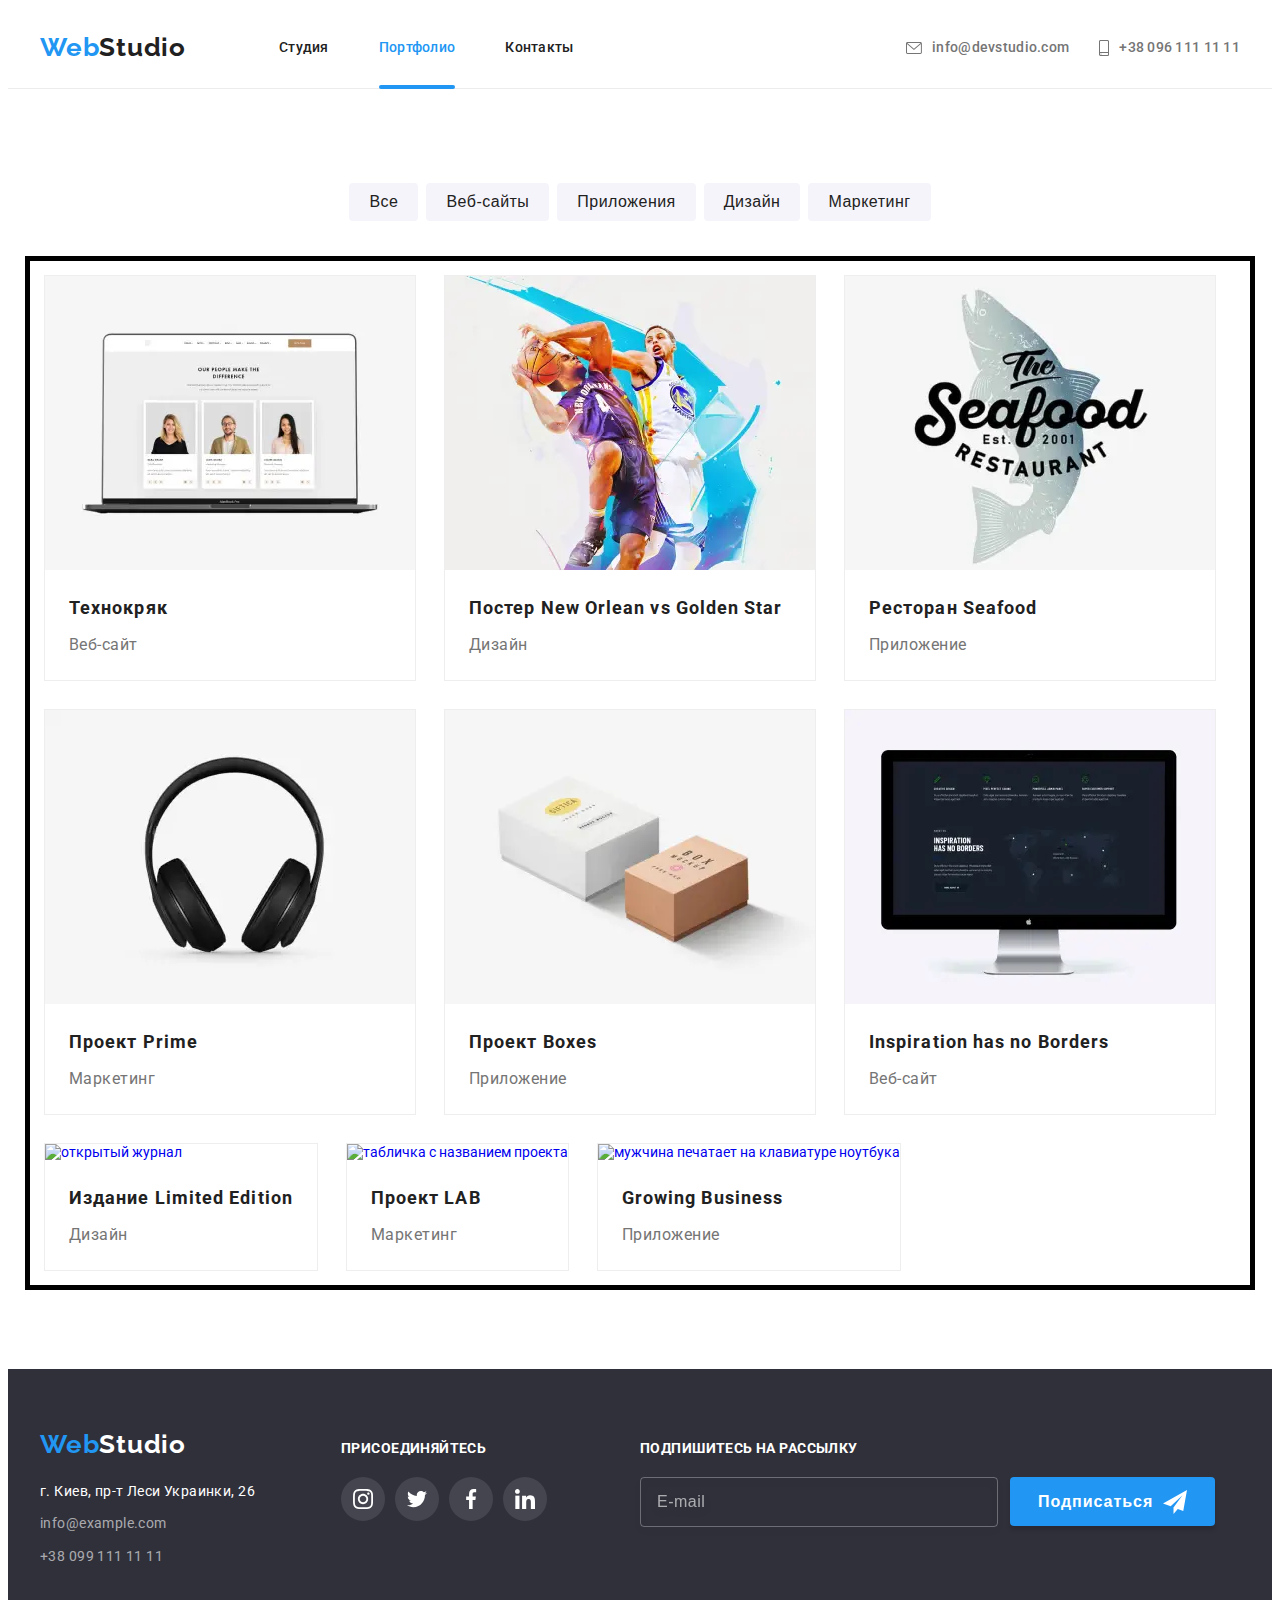
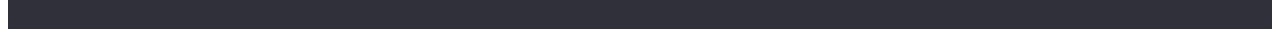
==== commit bbd0f275: "---" ====
--- a/portfolio.html
+++ b/portfolio.html
@@ -174,52 +174,52 @@
                   <picture>
                     <source
                       srcset="
-                        ./images/Portfolio/new-orlean/new-orlean-desktop.webp    1x,
-                        ./images/Portfolio/new-orlean/new-orlean-desktop@2x.webp 2x
-                      "
-                      media="(min-width: 1200px)"
-                      type="image/webp"
-                    />
-                    <source
-                      srcset="
-                        ./images/Portfolio/new-orlean/new-orlean-desktop.jpg    1x,
-                        ./images/Portfolio/new-orlean/new-orlean-desktop@2x.jpg 2x
-                      "
-                      media="(min-width: 1200px)"
-                    />
-                    <source
-                      srcset="
-                        ./images/Portfolio/new-orlean/new-orlean-tablet.webp    1x,
-                        ./images/Portfolio/new-orlean/new-orlean-tablet@2x.webp 2x
-                      "
-                      media="(min-width: 768px)"
-                      type="image/webp"
-                    />
-                    <source
-                      srcset="
-                        ./images/Portfolio/new-orlean/new-orlean-tablet.jpg    1x,
-                        ./images/Portfolio/new-orlean/new-orlean-tablet@2x.jpg 2x
-                      "
-                      media="(min-width: 768px)"
-                    />
-                    <source
-                      srcset="
-                        ./images/Portfolio/new-orlean/new-orlean-mobile.webp    1x,
-                        ./images/Portfolio/new-orlean/new-orlean-mobile@2x.webp 2x
-                      "
-                      media="(min-width: 320px)"
-                      type="image/webp"
-                    />
-                    <source
-                      srcset="
-                        ./images/Portfolio/new-orlean/new-orlean-mobile.jpg    1x,
-                        ./images/Portfolio/new-orlean/new-orlean-mobile@2x.jpg 2x
+                        ./images/Portf/new-orlean/new-orlean-desktop.webp    1x,
+                        ./images/Portf/new-orlean/new-orlean-desktop@2x.webp 2x
+                      "
+                      media="(min-width: 1200px)"
+                      type="image/webp"
+                    />
+                    <source
+                      srcset="
+                        ./images/Portf/new-orlean/new-orlean-desktop.jpg    1x,
+                        ./images/Portf/new-orlean/new-orlean-desktop@2x.jpg 2x
+                      "
+                      media="(min-width: 1200px)"
+                    />
+                    <source
+                      srcset="
+                        ./images/Portf/new-orlean/new-orlean-tablet.webp    1x,
+                        ./images/Portf/new-orlean/new-orlean-tablet@2x.webp 2x
+                      "
+                      media="(min-width: 768px)"
+                      type="image/webp"
+                    />
+                    <source
+                      srcset="
+                        ./images/Portf/new-orlean/new-orlean-tablet.jpg    1x,
+                        ./images/Portf/new-orlean/new-orlean-tablet@2x.jpg 2x
+                      "
+                      media="(min-width: 768px)"
+                    />
+                    <source
+                      srcset="
+                        ./images/Portf/new-orlean/new-orlean-mobile.webp    1x,
+                        ./images/Portf/new-orlean/new-orlean-mobile@2x.webp 2x
+                      "
+                      media="(min-width: 320px)"
+                      type="image/webp"
+                    />
+                    <source
+                      srcset="
+                        ./images/Portf/new-orlean/new-orlean-mobile.jpg    1x,
+                        ./images/Portf/new-orlean/new-orlean-mobile@2x.jpg 2x
                       "
                       media="(min-width: 320px)"
                     />
                     <img
                       class="portfolio-list-img"
-                      src="./images/Portfolio/new-orlean/new-orlean-desktop.jpg"
+                      src="./images/Portf/new-orlean/new-orlean-desktop.jpg"
                       alt="два баскетболиста в прыжке за мяч"
                     />
                   </picture>
@@ -243,52 +243,52 @@
                   <picture>
                     <source
                       srcset="
-                        ./images/Portfolio/seafood/seafood-desktop.webp    1x,
-                        ./images/Portfolio/seafood/seafood-desktop@2x.webp 2x
-                      "
-                      media="(min-width: 1200px)"
-                      type="image/webp"
-                    />
-                    <source
-                      srcset="
-                        ./images/Portfolio/seafood/seafood-desktop.jpg    1x,
-                        ./images/Portfolio/seafood/seafood-desktop@2x.jpg 2x
-                      "
-                      media="(min-width: 1200px)"
-                    />
-                    <source
-                      srcset="
-                        ./images/Portfolio/seafood/seafood-tablet.webp    1x,
-                        ./images/Portfolio/seafood/seafood-tablet@2x.webp 2x
-                      "
-                      media="(min-width: 768px)"
-                      type="image/webp"
-                    />
-                    <source
-                      srcset="
-                        ./images/Portfolio/seafood/seafood-tablet.jpg    1x,
-                        ./images/Portfolio/seafood/seafood-tablet@2x.jpg 2x
-                      "
-                      media="(min-width: 768px)"
-                    />
-                    <source
-                      srcset="
-                        ./images/Portfolio/seafood/seafood-mobile.webp    1x,
-                        ./images/Portfolio/seafood/seafood-mobile@2x.webp 2x
-                      "
-                      media="(min-width: 320px)"
-                      type="image/webp"
-                    />
-                    <source
-                      srcset="
-                        ./images/Portfolio/seafood/seafood-mobile.jpg    1x,
-                        ./images/Portfolio/seafood/seafood-mobile@2x.jpg 2x
+                        ./images/Portf/seafood/seafood-desktop.webp    1x,
+                        ./images/Portf/seafood/seafood-desktop@2x.webp 2x
+                      "
+                      media="(min-width: 1200px)"
+                      type="image/webp"
+                    />
+                    <source
+                      srcset="
+                        ./images/Portf/seafood/seafood-desktop.jpg    1x,
+                        ./images/Portf/seafood/seafood-desktop@2x.jpg 2x
+                      "
+                      media="(min-width: 1200px)"
+                    />
+                    <source
+                      srcset="
+                        ./images/Portf/seafood/seafood-tablet.webp    1x,
+                        ./images/Portf/seafood/seafood-tablet@2x.webp 2x
+                      "
+                      media="(min-width: 768px)"
+                      type="image/webp"
+                    />
+                    <source
+                      srcset="
+                        ./images/Portf/seafood/seafood-tablet.jpg    1x,
+                        ./images/Portf/seafood/seafood-tablet@2x.jpg 2x
+                      "
+                      media="(min-width: 768px)"
+                    />
+                    <source
+                      srcset="
+                        ./images/Portf/seafood/seafood-mobile.webp    1x,
+                        ./images/Portf/seafood/seafood-mobile@2x.webp 2x
+                      "
+                      media="(min-width: 320px)"
+                      type="image/webp"
+                    />
+                    <source
+                      srcset="
+                        ./images/Portf/seafood/seafood-mobile.jpg    1x,
+                        ./images/Portf/seafood/seafood-mobile@2x.jpg 2x
                       "
                       media="(min-width: 320px)"
                     />
                     <img
                       class="portfolio-list-img"
-                      src="./images/Portfolio/seafood/seafood-desktop.jpg"
+                      src="./images/Portf/seafood/seafood-desktop.jpg"
                       alt="логотип ресторана морской еды"
                     />
                   </picture>
@@ -310,52 +310,52 @@
                   <picture>
                     <source
                       srcset="
-                        ./images/Portfolio/prime/prime-desktop.webp    1x,
-                        ./images/Portfolio/prime/prime-desktop@2x.webp 2x
-                      "
-                      media="(min-width: 1200px)"
-                      type="image/webp"
-                    />
-                    <source
-                      srcset="
-                        ./images/Portfolio/prime/prime-desktop.jpg    1x,
-                        ./images/Portfolio/prime/prime-desktop@2x.jpg 2x
-                      "
-                      media="(min-width: 1200px)"
-                    />
-                    <source
-                      srcset="
-                        ./images/Portfolio/prime/prime-tablet.webp    1x,
-                        ./images/Portfolio/prime/prime-tablet@2x.webp 2x
-                      "
-                      media="(min-width: 768px)"
-                      type="image/webp"
-                    />
-                    <source
-                      srcset="
-                        ./images/Portfolio/prime/prime-tablet.jpg    1x,
-                        ./images/Portfolio/prime/prime-tablet@2x.jpg 2x
-                      "
-                      media="(min-width: 768px)"
-                    />
-                    <source
-                      srcset="
-                        ./images/Portfolio/prime/prime-mobile.webp    1x,
-                        ./images/Portfolio/prime/prime-mobile@2x.webp 2x
-                      "
-                      media="(min-width: 320px)"
-                      type="image/webp"
-                    />
-                    <source
-                      srcset="
-                        ./images/Portfolio/prime/prime-mobile.jpg    1x,
-                        ./images/Portfolio/prime/prime-mobile@2x.jpg 2x
+                        ./images/Portf/prime/prime-desktop.webp    1x,
+                        ./images/Portf/prime/prime-desktop@2x.webp 2x
+                      "
+                      media="(min-width: 1200px)"
+                      type="image/webp"
+                    />
+                    <source
+                      srcset="
+                        ./images/Portf/prime/prime-desktop.jpg    1x,
+                        ./images/Portf/prime/prime-desktop@2x.jpg 2x
+                      "
+                      media="(min-width: 1200px)"
+                    />
+                    <source
+                      srcset="
+                        ./images/Portf/prime/prime-tablet.webp    1x,
+                        ./images/Portf/prime/prime-tablet@2x.webp 2x
+                      "
+                      media="(min-width: 768px)"
+                      type="image/webp"
+                    />
+                    <source
+                      srcset="
+                        ./images/Portf/prime/prime-tablet.jpg    1x,
+                        ./images/Portf/prime/prime-tablet@2x.jpg 2x
+                      "
+                      media="(min-width: 768px)"
+                    />
+                    <source
+                      srcset="
+                        ./images/Portf/prime/prime-mobile.webp    1x,
+                        ./images/Portf/prime/prime-mobile@2x.webp 2x
+                      "
+                      media="(min-width: 320px)"
+                      type="image/webp"
+                    />
+                    <source
+                      srcset="
+                        ./images/Portf/prime/prime-mobile.jpg    1x,
+                        ./images/Portf/prime/prime-mobile@2x.jpg 2x
                       "
                       media="(min-width: 320px)"
                     />
                     <img
                       class="portfolio-list-img"
-                      src="./images/Portfolio/prime/prime-desktop.jpg"
+                      src="./images/Portf/prime/prime-desktop.jpg"
                       alt="наушники"
                     />
                   </picture>
@@ -377,52 +377,52 @@
                   <picture>
                     <source
                       srcset="
-                        ./images/Portfolio/boxes/boxes-desktop.webp    1x,
-                        ./images/Portfolio/boxes/boxes-desktop@2x.webp 2x
-                      "
-                      media="(min-width: 1200px)"
-                      type="image/webp"
-                    />
-                    <source
-                      srcset="
-                        ./images/Portfolio/boxes/boxes-desktop.jpg    1x,
-                        ./images/Portfolio/boxes/boxes-desktop@2x.jpg 2x
-                      "
-                      media="(min-width: 1200px)"
-                    />
-                    <source
-                      srcset="
-                        ./images/Portfolio/boxes/boxes-tablet.webp    1x,
-                        ./images/Portfolio/boxes/boxes-tablet@2x.webp 2x
-                      "
-                      media="(min-width: 768px)"
-                      type="image/webp"
-                    />
-                    <source
-                      srcset="
-                        ./images/Portfolio/boxes/boxes-tablet.jpg    1x,
-                        ./images/Portfolio/boxes/boxes-tablet@2x.jpg 2x
-                      "
-                      media="(min-width: 768px)"
-                    />
-                    <source
-                      srcset="
-                        ./images/Portfolio/boxes/boxes-mobile.webp    1x,
-                        ./images/Portfolio/boxes/boxes-mobile@2x.webp 2x
-                      "
-                      media="(min-width: 320px)"
-                      type="image/webp"
-                    />
-                    <source
-                      srcset="
-                        ./images/Portfolio/boxes/boxes-mobile.jpg    1x,
-                        ./images/Portfolio/boxes/boxes-mobile@2x.jpg 2x
+                        ./images/Portf/boxes/boxes-desktop.webp    1x,
+                        ./images/Portf/boxes/boxes-desktop@2x.webp 2x
+                      "
+                      media="(min-width: 1200px)"
+                      type="image/webp"
+                    />
+                    <source
+                      srcset="
+                        ./images/Portf/boxes/boxes-desktop.jpg    1x,
+                        ./images/Portf/boxes/boxes-desktop@2x.jpg 2x
+                      "
+                      media="(min-width: 1200px)"
+                    />
+                    <source
+                      srcset="
+                        ./images/Portf/boxes/boxes-tablet.webp    1x,
+                        ./images/Portf/boxes/boxes-tablet@2x.webp 2x
+                      "
+                      media="(min-width: 768px)"
+                      type="image/webp"
+                    />
+                    <source
+                      srcset="
+                        ./images/Portf/boxes/boxes-tablet.jpg    1x,
+                        ./images/Portf/boxes/boxes-tablet@2x.jpg 2x
+                      "
+                      media="(min-width: 768px)"
+                    />
+                    <source
+                      srcset="
+                        ./images/Portf/boxes/boxes-mobile.webp    1x,
+                        ./images/Portf/boxes/boxes-mobile@2x.webp 2x
+                      "
+                      media="(min-width: 320px)"
+                      type="image/webp"
+                    />
+                    <source
+                      srcset="
+                        ./images/Portf/boxes/boxes-mobile.jpg    1x,
+                        ./images/Portf/boxes/boxes-mobile@2x.jpg 2x
                       "
                       media="(min-width: 320px)"
                     />
                     <img
                       class="portfolio-list-img"
-                      src="./images/Portfolio/boxes/boxes-desktop.jpg"
+                      src="./images/Portf/boxes/boxes-desktop.jpg"
                       alt="две коробочки"
                     />
                   </picture>
@@ -444,52 +444,52 @@
                   <picture>
                     <source
                       srcset="
-                        ./images/Portfolio/inspiration/inspiration-desktop.webp    1x,
-                        ./images/Portfolio/inspiration/inspiration-desktop@2x.webp 2x
-                      "
-                      media="(min-width: 1200px)"
-                      type="image/webp"
-                    />
-                    <source
-                      srcset="
-                        ./images/Portfolio/inspiration/inspiration-desktop.jpg    1x,
-                        ./images/Portfolio/inspiration/inspiration-desktop@2x.jpg 2x
-                      "
-                      media="(min-width: 1200px)"
-                    />
-                    <source
-                      srcset="
-                        ./images/Portfolio/inspiration/inspiration-tablet.webp    1x,
-                        ./images/Portfolio/inspiration/inspiration-tablet@2x.webp 2x
-                      "
-                      media="(min-width: 768px)"
-                      type="image/webp"
-                    />
-                    <source
-                      srcset="
-                        ./images/Portfolio/inspiration/inspiration-tablet.jpg    1x,
-                        ./images/Portfolio/inspiration/inspiration-tablet@2x.jpg 2x
-                      "
-                      media="(min-width: 768px)"
-                    />
-                    <source
-                      srcset="
-                        ./images/Portfolio/inspiration/inspiration-mobile.webp    1x,
-                        ./images/Portfolio/inspiration/inspiration-mobile@2x.webp 2x
-                      "
-                      media="(min-width: 320px)"
-                      type="image/webp"
-                    />
-                    <source
-                      srcset="
-                        ./images/Portfolio/inspiration/inspiration-mobile.jpg    1x,
-                        ./images/Portfolio/inspiration/inspiration-mobile@2x.jpg 2x
+                        ./images/Portf/inspiration/inspiration-desktop.webp    1x,
+                        ./images/Portf/inspiration/inspiration-desktop@2x.webp 2x
+                      "
+                      media="(min-width: 1200px)"
+                      type="image/webp"
+                    />
+                    <source
+                      srcset="
+                        ./images/Portf/inspiration/inspiration-desktop.jpg    1x,
+                        ./images/Portf/inspiration/inspiration-desktop@2x.jpg 2x
+                      "
+                      media="(min-width: 1200px)"
+                    />
+                    <source
+                      srcset="
+                        ./images/Portf/inspiration/inspiration-tablet.webp    1x,
+                        ./images/Portf/inspiration/inspiration-tablet@2x.webp 2x
+                      "
+                      media="(min-width: 768px)"
+                      type="image/webp"
+                    />
+                    <source
+                      srcset="
+                        ./images/Portf/inspiration/inspiration-tablet.jpg    1x,
+                        ./images/Portf/inspiration/inspiration-tablet@2x.jpg 2x
+                      "
+                      media="(min-width: 768px)"
+                    />
+                    <source
+                      srcset="
+                        ./images/Portf/inspiration/inspiration-mobile.webp    1x,
+                        ./images/Portf/inspiration/inspiration-mobile@2x.webp 2x
+                      "
+                      media="(min-width: 320px)"
+                      type="image/webp"
+                    />
+                    <source
+                      srcset="
+                        ./images/Portf/inspiration/inspiration-mobile.jpg    1x,
+                        ./images/Portf/inspiration/inspiration-mobile@2x.jpg 2x
                       "
                       media="(min-width: 320px)"
                     />
                     <img
                       class="portfolio-list-img"
-                      src="./images/Portfolio/inspiration/inspiration-desktop.jpg"
+                      src="./images/Portf/inspiration/inspiration-desktop.jpg"
                       alt="монитор компьютера"
                     />
                   </picture>
--- a/css/main.min.css
+++ b/css/main.min.css
@@ -1,2 +1,2 @@
-.visually-hidden{position:absolute;width:1px;height:1px;margin:-1px;border:0;padding:0;clip:rect(0 0 0 0);overflow:hidden}h1,h2,h3,h4,h5,h6,p{margin:0}ul,ol{margin:0;padding:0}img{display:block;width:100%;height:auto}.link{text-decoration:none}.list{list-style:none}address{font-style:normal}body{font-family:"Roboto",sans-serif;font-size:14px;color:#757575}.container{width:100%;padding-right:15px;padding-left:15px;margin:0 auto}@media screen and (min-width: 480px){.container{width:480px}}@media screen and (min-width: 768px){.container{width:768px}}@media screen and (min-width: 1200px){.container{width:1200px}}.section-hero .container{display:flex;flex-direction:column;align-items:center;padding:118px 30px}@media screen and (min-width: 768px){.section-hero .container{padding:118px 204px}}@media screen and (min-width: 1200px){.section-hero .container{padding:200px 252px}}.footer .container{display:flex;flex-direction:column;align-items:center}@media screen and (min-width: 768px){.footer .container{flex-direction:row;flex-wrap:wrap;justify-content:space-around;align-items:baseline}}@media screen and (min-width: 1200px){.footer .container{flex-wrap:nowrap}}.header .container{display:flex;align-items:center;justify-content:space-between}.hero-btn{min-width:200px;background-color:#2196f3;box-shadow:0px 4px 4px rgba(0,0,0,0.15);border:none;border-radius:4px;font-weight:700;font-size:16px;line-height:1.87;text-align:center;letter-spacing:0.06em;color:#fff;padding:10px 30px;transition:background-color 250ms cubic-bezier(0.4, 0, 0.2, 1)}.hero-btn:hover,.hero-btn:focus{background-color:#188ce8;cursor:pointer}.footer-btn{display:flex;align-items:center;min-width:200px;background-color:#2196f3;box-shadow:0px 4px 4px rgba(0,0,0,0.15);border:none;border-radius:4px;font-weight:700;font-size:16px;line-height:1.87;text-align:center;letter-spacing:0.06em;color:#fff;padding:10px 28px;transition:background-color 250ms cubic-bezier(0.4, 0, 0.2, 1)}.footer-btn:hover,.footer-btn:focus{background-color:#188ce8;cursor:pointer}.submit-icon{fill:currentColor;margin-left:10px}.portfolio-list-btn{background:#f5f4fa;border-radius:4px;font-weight:500;font-size:16px;line-height:1.62;text-align:center;letter-spacing:0.03em;color:#212121;border:none;padding:6px 20px;transition:color 250ms cubic-bezier(0.4, 0, 0.2, 1),background-color 250ms cubic-bezier(0.4, 0, 0.2, 1)}.portfolio-list-btn:hover,.portfolio-list-btn:focus{color:#fff;background-color:#2196f3;cursor:pointer}.submit-btn{min-width:200px;background-color:#2196f3;box-shadow:0px 4px 4px rgba(0,0,0,0.15);border:none;border-radius:4px;font-weight:700;font-size:16px;line-height:1.87;text-align:center;letter-spacing:0.06em;color:#fff;min-height:50px;margin-right:auto;margin-left:auto;padding:10px 52px;transition:background-color 250ms cubic-bezier(0.4, 0, 0.2, 1)}.submit-btn:hover,.submit-btn:focus{background-color:#188ce8;cursor:pointer}.footer-social{display:flex;flex-direction:column;align-items:center;margin-bottom:60px}@media screen and (min-width: 1200px){.footer-social{align-items:flex-start;margin-right:93px;margin-bottom:0}}.social-title,.submit-title{margin-bottom:20px;font-weight:700;font-size:14px;line-height:1.14;letter-spacing:.03em;text-align:center;text-transform:uppercase;color:#fff}@media screen and (min-width: 1200px){.social-title,.submit-title{text-align:left}}.social-list{display:flex;align-items:flex-start}.team-list .social-list{display:flex;justify-content:center;margin-bottom:24px}@media screen and (min-width: 1200px){.team-list .social-list{margin-bottom:30px}}.social-list-item:not(:last-child){margin-right:10px}.social-list-link{display:flex;justify-content:center;align-items:center;width:44px;height:44px;background:rgba(255,255,255,0.1);border-radius:50%;cursor:pointer;transition:background-color 250ms cubic-bezier(0.4, 0, 0.2, 1)}.social-list-link:hover,.social-list-link:focus{background-color:#2196f3}.social-list-icon{width:20px;height:20px;transition:fill 250ms cubic-bezier(0.4, 0, 0.2, 1)}.social-list-link:hover .social-list-icon,.social-list-link:focus .social-list-icon{fill:#fff}.social-dark-theme{fill:#fff}.social-light-theme{fill:#afb1b8}.logo{display:block;font-weight:700;font-size:24px;line-height:1.17;letter-spacing:.03em;padding-top:16px;padding-bottom:16px;font-family:"Raleway",sans-serif;color:#212121;transition:opacity 250ms cubic-bezier(0.4, 0, 0.2, 1)}@media screen and (min-width: 768px){.logo{margin-right:88px;padding-top:26px;padding-bottom:26px}}@media screen and (min-width: 1200px){.logo{font-weight:700;font-size:26px;line-height:1.19;letter-spacing:.03em;margin-right:93px;padding-top:24px;padding-bottom:25px}}.logo:hover,.logo:focus{opacity:0.5}.logo-color{color:#2196f3}.footer-logo{font-weight:700;font-size:24px;line-height:1.17;letter-spacing:.03em;font-family:"Raleway",sans-serif;color:#fff;margin-bottom:20px;transition:opacity 250ms cubic-bezier(0.4, 0, 0.2, 1)}@media screen and (min-width: 1200px){.footer-logo{font-weight:700;font-size:26px;line-height:1.19;letter-spacing:.03em}}.footer-logo:hover,.footer-logo:focus{opacity:0.5}@media screen and (max-width: 767px){.hero-title{font-weight:900;font-size:26px;line-height:1.62;letter-spacing:.06em;text-align:center;text-transform:uppercase;color:#fff;margin-bottom:30px}}@media screen and (min-width: 768px){.hero-title{font-weight:900;font-size:26px;line-height:1.62;letter-spacing:.06em;text-align:center;text-transform:uppercase;color:#fff;margin-bottom:30px}}@media screen and (min-width: 1200px){.hero-title{font-weight:900;font-size:44px;line-height:1.36;letter-spacing:.06em}}.we-doing-title,.team-title,.customers-title{font-weight:700;font-size:36px;line-height:1.17;letter-spacing:.03em;text-align:center;color:#212121;margin-bottom:50px}.burger-btn{display:inline-flex;background-color:transparent;border:none;padding:0}@media screen and (min-width: 768px){.burger-btn{display:none}}.burger-icon{width:40px;height:40px}.header{border-bottom:1px solid #ececec}@media screen and (max-width: 767px){.navigation-list{display:none}.contacts-list{display:none}}@media screen and (min-width: 768px){.navigation{display:flex;align-items:center}.navigation-list{display:flex;align-items:center;margin-right:84px}.navigation-list-item:not(:last-child){display:flex;margin-right:50px}}@media screen and (min-width: 768px){.contacts-list{display:flex;flex-direction:column;justify-content:space-between}}@media screen and (min-width: 1200px){.contacts-list{flex-direction:row;align-items:center;margin-left:auto}}@media screen and (min-width: 768px){.contacts-list-item:not(:last-child){margin-bottom:10px}}@media screen and (min-width: 1200px){.contacts-list-item:not(:last-child){margin-right:30px;margin-bottom:0}}.navigation-list-link{display:block;color:#212121;padding-top:32px;padding-bottom:32px;font-weight:500;font-size:14px;line-height:1.14;letter-spacing:.02em;transition:color 250ms cubic-bezier(0.4, 0, 0.2, 1)}.navigation-list-link:hover,.navigation-list-link:focus{color:#2196f3}.head-contacts{display:flex;align-items:center;color:#757575;fill:currentColor;font-weight:500;font-size:12px;line-height:1.167;letter-spacing:.02em;transition:color 250ms cubic-bezier(0.4, 0, 0.2, 1)}@media screen and (min-width: 1200px){.head-contacts{font-weight:500;font-size:14px;line-height:1.14;letter-spacing:.02em}}.head-contacts:hover,.head-contacts:focus{color:#2196f3}.icon-mail{display:flex;margin-right:10px;transition:fill 250ms cubic-bezier(0.4, 0, 0.2, 1)}.head-contacts:hover .icon-mail,.head-contacts:focus .icon-mail{fill:#2196f3}@media screen and (min-width: 768px){.icon-mail{width:14px;height:10px}}@media screen and (min-width: 1200px){.icon-mail{width:16px;height:12px}}.icon-smartphone{display:flex;margin-right:10px;transition:fill 250ms cubic-bezier(0.4, 0, 0.2, 1)}.head-contacts:hover .icon-smartphone,.head-contacts:focus .icon-smartphone{fill:#2196f3}@media screen and (min-width: 768px){.icon-smartphone{width:10px;height:14px}}@media screen and (min-width: 1200px){.icon-smartphone{width:10px;height:16px}}.current-tablet-desktop{position:relative;color:#2196f3}.current-tablet-desktop::after{display:block;position:absolute;bottom:-1px;content:'';width:100%;height:4px;background:#2196f3;border-radius:2px}.section-hero{margin:0 auto;background-image:linear-gradient(rgba(47,48,58,0.4), rgba(47,48,58,0.4)),url(../images/Hero/hero-mobile.jpg);background-repeat:no-repeat;background-position:center;background-size:cover}@media screen and (min-device-pixel-ratio: 2), screen and (min-resolution: 192dpi), screen and (min-resolution: 2dppx){.section-hero{background-image:linear-gradient(rgba(47,48,58,0.4), rgba(47,48,58,0.4)),url(../images/Hero/hero-mobile@2x.jpg)}}@media screen and (min-width: 480px){.section-hero{background-image:linear-gradient(rgba(47,48,58,0.4), rgba(47,48,58,0.4)),url(../images/Hero/hero-mobile.jpg);background-size:480px 400px}}@media screen and (min-device-pixel-ratio: 2) and (min-width: 480px), screen and (min-resolution: 192dpi) and (min-width: 480px), screen and (min-resolution: 2dppx) and (min-width: 480px){.section-hero{background-image:linear-gradient(rgba(47,48,58,0.4), rgba(47,48,58,0.4)),url(../images/Hero/hero-mobile@2x.jpg)}}@media screen and (min-width: 768px){.section-hero{background-image:linear-gradient(rgba(47,48,58,0.4), rgba(47,48,58,0.4)),url(../images/Hero/hero-tablet.jpg);background-size:768px 400px}}@media screen and (min-device-pixel-ratio: 2) and (min-width: 768px), screen and (min-resolution: 192dpi) and (min-width: 768px), screen and (min-resolution: 2dppx) and (min-width: 768px){.section-hero{background-image:linear-gradient(rgba(47,48,58,0.4), rgba(47,48,58,0.4)),url(../images/Hero/hero-tablet@2x.jpg)}}@media screen and (min-width: 1200px){.section-hero{background-image:linear-gradient(rgba(47,48,58,0.4), rgba(47,48,58,0.4)),url(../images/Hero/hero-desktop.jpg);background-size:1600px 600px}}@media screen and (min-device-pixel-ratio: 2) and (min-width: 1200px), screen and (min-resolution: 192dpi) and (min-width: 1200px), screen and (min-resolution: 2dppx) and (min-width: 1200px){.section-hero{background-image:linear-gradient(rgba(47,48,58,0.4), rgba(47,48,58,0.4)),url(../images/Hero/hero-desktop@2x.jpg)}}.section-info{max-width:100%;margin:0 auto;padding-top:60px;padding-bottom:60px}@media screen and (min-width: 1200px){.section-info{padding-top:94px;padding-bottom:94px}}.info-list{margin:-15px}@media screen and (min-width: 768px){.info-list{display:flex;flex-wrap:wrap}}.info-item{display:inline-block;margin:15px}@media screen and (min-width: 768px){.info-item{max-width:354px}}@media screen and (min-width: 1200px){.info-item{max-width:270px}}.info-icon{display:flex;justify-content:center;padding-top:25px;padding-bottom:25px;background:#f5f4fa;border-radius:4px;margin-bottom:30px}.info-item-title{margin-bottom:10px;font-weight:700;font-size:14px;line-height:1.14;letter-spacing:.03em;text-transform:uppercase;color:#212121}@media screen and (max-width: 767px){.info-item-title{text-align:center}}.info-item-text{font-weight:400;font-size:14px;line-height:1.71;letter-spacing:.03em}.section-we-doing{padding-bottom:94px}@media screen and (max-width: 1199px){.section-we-doing{display:none}}.we-doing-list{display:flex;justify-content:space-between}.we-doing-item{position:relative}.we-doing-text{position:absolute;display:block;bottom:0;width:100%;padding-top:27px;padding-bottom:27px;font-weight:700;font-size:14px;line-height:1.14;letter-spacing:.03em;text-align:center;text-transform:uppercase;background:rgba(47,48,58,0.8);color:#fff}.section-team{padding-top:60px;padding-bottom:60px;background-color:#f5f4fa}@media screen and (min-width: 1200px){.section-team{padding-top:94px;padding-bottom:94px}}.team-list{margin:-15px;display:flex;flex-wrap:wrap}.team-item{display:inline-block;margin:15px;background-color:#fff;box-shadow:0px 1px 3px rgba(0,0,0,0.12),0px 1px 1px rgba(0,0,0,0.14),0px 2px 1px rgba(0,0,0,0.2);border-radius:0px 0px 4px 4px}.team-img{margin-bottom:30px}.team-name{font-weight:500;font-size:16px;line-height:1.19;letter-spacing:.03em;text-align:center;color:#212121;margin-bottom:10px}.team-profession{font-weight:400;font-size:16px;line-height:1.19;letter-spacing:.03em;text-align:center;margin-bottom:16px}.section-customers{padding-top:60px;padding-bottom:60px}@media screen and (min-width: 1200px){.section-customers{padding-top:94px;padding-bottom:94px}}.customers-list{display:flex;flex-wrap:wrap;margin:-15px}.customers-link{display:flex;justify-content:center;align-items:center;height:90px;border:1px solid #afb1b8;border-radius:4px;transition:border-color 250ms cubic-bezier(0.4, 0, 0.2, 1)}.customers-link:hover,.customers-link:focus{border-color:#2196f3;cursor:pointer}.customers-link-pic{display:block;fill:#afb1b8;transition:fill 250ms cubic-bezier(0.4, 0, 0.2, 1)}.customers-link:hover .customers-link-pic,.customers-link:focus .customers-link-pic{fill:#2196f3}.customers-item{margin:15px;width:calc((100% - 2*30px)/2)}@media screen and (min-width: 768px){.customers-item{width:calc((100% - 3*30px)/3)}}@media screen and (min-width: 1200px){.customers-item{width:calc((100% - 6*30px)/6)}}.footer{background-color:#2f303a;padding-top:60px;padding-bottom:60px}.footer-contacts-list{display:flex;flex-direction:column;flex-shrink:0;align-items:center;margin-bottom:60px}@media screen and (min-width: 1200px){.footer-contacts-list{align-items:flex-start;margin-right:70px;margin-bottom:0;width:231px}}.address-list{display:flex;flex-direction:column;align-items:center}@media screen and (min-width: 1200px){.address-list{align-items:flex-start}}.footer-contacts{font-weight:400;font-size:14px;line-height:1.71;letter-spacing:.03em;color:rgba(255,255,255,0.6);transition:color 250ms cubic-bezier(0.4, 0, 0.2, 1)}.footer-contacts:hover,.footer-contacts:focus{color:#2196f3}.address-item:not(:last-child){margin-bottom:8px}@media screen and (min-width: 1200px){.address-item:not(:last-child){margin-bottom:9px}}.address-map{font-weight:400;font-size:14px;line-height:1.71;letter-spacing:.03em;color:#fff;transition:color 250ms cubic-bezier(0.4, 0, 0.2, 1)}.address-map:hover,.address-map:focus{color:#2196f3}.footer-submit{width:100%}.footer-submit-form{display:flex;flex-direction:column;align-items:center}@media screen and (min-width: 1200px){.footer-submit-form{flex-direction:row}}.footer-submit-input{margin-bottom:20px;border:1px solid rgba(255,255,255,0.3);box-sizing:border-box;filter:drop-shadow(0px 4px 4px rgba(0,0,0,0.15));border-radius:4px;background-color:inherit;padding-top:15px;padding-bottom:15px;padding-left:16px;width:100%;height:50px;font-weight:400;font-size:16px;line-height:1.25;letter-spacing:.03em;color:#fff}.footer-submit-input::placeholder{font-weight:400;font-size:16px;line-height:1.25;letter-spacing:.03em;color:rgba(255,255,255,0.6)}@media screen and (min-width: 768px){.footer-submit-input{width:450px}}@media screen and (min-width: 1200px){.footer-submit-input{margin-right:12px;margin-bottom:0;width:358px}}.backdrop{position:fixed;top:0;left:0;width:100%;height:100%;background:rgba(0,0,0,0.2);opacity:1;visibility:visible;transition:opacity 250ms cubic-bezier(0.4, 0, 0.2, 1),visibility 250ms cubic-bezier(0.4, 0, 0.2, 1)}.backdrop.is-hidden{opacity:0;pointer-events:none;visibility:hidden}.modal{position:absolute;top:50%;left:50%;transform:translate(-50%, -50%) scale(1);transition:transform 250ms cubic-bezier(0.4, 0, 0.2, 1);width:95%;height:95%;max-width:450px;max-height:609px;padding:40px;overflow:scroll;background:#fff;box-shadow:0px 1px 3px rgba(0,0,0,0.12),0px 1px 1px rgba(0,0,0,0.14),0px 2px 1px rgba(0,0,0,0.2);border-radius:4px}@media screen and (min-width: 1200px){.modal{max-width:528px;max-height:580px}}.backdrop.is-hidden .modal{transform:translate(-50%, -50%) scale(0.5)}.modal-close{position:absolute;width:30px;height:30px;top:8px;right:8px;background:transparent;border:1px solid rgba(0,0,0,0.1);border-radius:50%;cursor:pointer}.modal-icon{position:absolute;top:50%;left:50%;transform:translate(-50%, -50%);fill:#000000;transition:fill 250ms cubic-bezier(0.4, 0, 0.2, 1)}.modal-close:hover .modal-icon,.modal-close:focus .modal-icon{fill:#2196f3}.modal-form{display:flex;flex-direction:column}.modal-title{margin-bottom:12px;font-weight:700;font-size:20px;line-height:1.5;letter-spacing:.03em;text-align:center;color:#212121}@media screen and (min-width: 1200px){.modal-title{font-weight:700;font-size:20px;line-height:1.15;letter-spacing:.03em}}.modal-form-container{display:flex;flex-direction:column;position:relative;margin-bottom:10px}.modal-label{margin-bottom:4px;font-weight:400;font-size:12px;line-height:1.17;letter-spacing:.01em;color:#757575}.modal-box{position:relative}.modal-box:hover,.modal-box:focus{fill:#2196f3;cursor:pointer}.modal-input{outline:none;width:100%;border:1px solid rgba(33,33,33,0.2);box-sizing:border-box;border-radius:4px;padding-top:11px;padding-bottom:11px;padding-left:42px;transition:border-color 250ms cubic-bezier(0.4, 0, 0.2, 1)}.modal-input:hover,.modal-input:focus{border-color:#2196f3;cursor:pointer}.modal-form-icon{position:absolute;top:50%;left:12px;transform:translateY(-50%);pointer-events:none;transition:fill 250ms cubic-bezier(0.4, 0, 0.2, 1)}.modal-input:hover+.modal-form-icon,.modal-input:focus+.modal-form-icon{fill:#2196f3;cursor:pointer}.modal-textarea{outline:none;padding:12px 16px;margin-bottom:20px;resize:none;height:120px;border:1px solid rgba(33,33,33,0.2);box-sizing:border-box;border-radius:4px;overflow:scroll;transition:border-color 250ms cubic-bezier(0.4, 0, 0.2, 1)}.modal-textarea::placeholder{font-weight:400;font-size:12px;line-height:1.17;letter-spacing:.01em;color:rgba(117,117,117,0.5);transition:color 250ms cubic-bezier(0.4, 0, 0.2, 1)}.modal-textarea:hover,.modal-textarea:focus{border-color:#2196f3;cursor:pointer}.modal-textarea:hover::placeholder,.modal-textarea:hover::placeholder,.modal-textarea:focus::placeholder,.modal-textarea:focus::placeholder{color:#2196f3}.container-checkbox{display:flex;align-items:center;margin-right:auto;margin-bottom:30px;margin-left:auto}.checkbox-label{display:flex;align-items:center;flex-wrap:wrap;font-weight:400;font-size:10px;line-height:1.167;letter-spacing:.03em;color:#757575}@media screen and (min-width: 480px){.checkbox-label{font-weight:400;font-size:12px;line-height:1.167;letter-spacing:.03em}}@media screen and (min-width: 1200px){.checkbox-label{font-weight:400;font-size:14px;line-height:1.71;letter-spacing:.03em}}.checkbox-label:hover{cursor:pointer}.checkbox-input{position:absolute;width:1px;height:1px;margin:-1px;border:0;padding:0;clip:rect(0 0 0 0);overflow:hidden}.checkbox-label:focus-within .checkbox-input:checked{background-color:#2196f3;background-image:url("../images/sprite-svg/icon-check.svg");background-repeat:no-repeat;background-position:50% 50%;background-origin:border-box;border-color:transparent}.checkbox-icon{display:inline-block;margin-right:7px;width:14px;height:14px;border:2px solid #000000;box-sizing:border-box;border-radius:2px;background-image:none;transition:background-color 250ms cubic-bezier(0.4, 0, 0.2, 1),border-color 250ms cubic-bezier(0.4, 0, 0.2, 1),background-image 250ms cubic-bezier(0.4, 0, 0.2, 1)}@media screen and (min-width: 480px){.checkbox-icon{width:16px;height:15px}}.checkbox-label:hover .checkbox-icon,.checkbox-label:focus-within .checkbox-icon{border:2px solid #2196f3;cursor:pointer}.checkbox-input:checked+.checkbox-icon{background-color:#2196f3;background-image:url("../images/sprite-svg/icon-check.svg");background-repeat:no-repeat;background-position:50% 50%;background-origin:border-box;border-color:transparent}.checkbox-link{color:#2196f3}.btn-list{display:flex;justify-content:flex-start;margin-bottom:25px;flex-wrap:wrap}@media screen and (min-width: 768px){.btn-list{justify-content:center;margin-bottom:15px}}@media screen and (min-width: 1200px){.btn-list{margin-bottom:35px}}.btn-item{margin-bottom:15px}.btn-item:not(:last-child){margin-right:8px}.portfolio-list{display:flex;flex-wrap:wrap;margin:-15px}.portfolio-list-item{display:flex;margin:15px;outline:1px solid #eeeeee}.portfolio-list-link{transition:box-shadow 250ms cubic-bezier(0.4, 0, 0.2, 1)}.portfolio-list-link:hover,.portfolio-list-link:focus{box-shadow:0px 1px 1px rgba(0,0,0,0.12),0px 4px 4px rgba(0,0,0,0.06),1px 4px 6px rgba(0,0,0,0.16)}.thumb{position:relative;overflow:hidden}.thumb-text{position:absolute;padding:77px 24px;bottom:0;overflow:hidden;width:100%;height:100%;font-weight:400;font-size:18px;line-height:1.56;letter-spacing:.03em;background:rgba(33,150,243,0.9);color:#fff;transform:translateY(100%);transition:transform 250ms cubic-bezier(0.4, 0, 0.2, 1)}.portfolio-list-link:hover .thumb-text,.portfolio-list-link:focus .thumb-text{transform:translateY(0)}@media screen and (min-width: 768px){.thumb-text{padding:49px 24px}}@media screen and (min-width: 1200px){.thumb-text{padding:63px 24px}}.portfolio-list-title{font-weight:700;font-size:18px;line-height:2;letter-spacing:.06em;color:#212121;margin-bottom:4px}.portfolio-list-text{font-weight:400;font-size:16px;line-height:1.87;letter-spacing:.03em;color:#757575}.cards-title{padding:20px 24px}@media screen and (min-width: 768px) and (max-width: 1199px){.cards-title{width:354px}}.section-portfolio{padding-top:60px;padding-bottom:60px}@media screen and (min-width: 1200px){.section-portfolio{padding-top:94px;padding-bottom:94px}}.burger-btn{transition:fill 250ms cubic-bezier(0.4, 0, 0.2, 1)}.burger-btn:hover,.burger-btn:focus{fill:#2196f3;cursor:pointer}.mobile-menu{display:flex;flex-direction:column;position:fixed;width:100%;max-width:480px;height:100vh;top:0;left:50%;transform:translateX(-50%) translateY(-100%);visibility:hidden;pointer-events:none;overflow:scroll;padding:48px 40px;background-color:#fff;transition:transform 250ms cubic-bezier(0.4, 0, 0.2, 1),visibility 250ms cubic-bezier(0.4, 0, 0.2, 1)}.mobile-menu.is-open{transform:translateX(-50%) translateY(0);visibility:visible;pointer-events:visible}@media screen and (min-width: 768px){.mobile-menu{display:none}}.mobile-close-btn{display:inline-flex;background-color:transparent;border:none;padding:0;transition:fill 250ms cubic-bezier(0.4, 0, 0.2, 1)}.mobile-close-btn:hover,.mobile-close-btn:focus{fill:#2196f3;cursor:pointer}.mobile-close-icon{position:absolute;right:15px;top:10px;width:40px;height:40px}.mobile-menu-nav-item:not(:last-child){margin-bottom:32px}.mobile-menu-contacts-item:not(:last-child){margin-bottom:32px}.mobile-menu-nav-link{font-weight:500;font-size:30px;line-height:1.175;letter-spacing:.02em;color:#212121;transition:all 250ms cubic-bezier(0.4, 0, 0.2, 1)}@media screen and (min-width: 440px){.mobile-menu-nav-link{font-weight:500;font-size:40px;line-height:1.175;letter-spacing:.02em}}.mobile-menu-nav-link.current{color:#2196f3}.mobile-menu-nav-link:hover,.mobile-menu-nav-link:focus{color:#2196f3}.mobile-menu-contacts{margin-top:auto}.mobile-menu-tel{font-weight:500;font-size:24px;line-height:1.176;letter-spacing:.02em;color:#2196f3;transition:all 250ms cubic-bezier(0.4, 0, 0.2, 1)}@media screen and (min-width: 440px){.mobile-menu-tel{font-weight:500;font-size:34px;line-height:1.176;letter-spacing:.02em}}.mobile-menu-mail{font-weight:500;font-size:16px;line-height:1.167;letter-spacing:.02em;color:#757575;transition:all 250ms cubic-bezier(0.4, 0, 0.2, 1)}@media screen and (min-width: 440px){.mobile-menu-mail{font-weight:500;font-size:24px;line-height:1.167;letter-spacing:.02em}}.mobile-menu-mail:hover,.mobile-menu-mail:focus{color:#2196f3}.mobile-social-list{display:flex;flex-wrap:wrap;margin-top:64px}.mobile-social-item:not(:last-child){margin-right:6px;padding-right:6px;border-right:1px solid rgba(33,33,33,0.2);transition:all 250ms cubic-bezier(0.4, 0, 0.2, 1)}@media screen and (min-width: 440px){.mobile-social-item:not(:last-child){margin-right:10px;padding-right:10px}}.mobile-social-link{font-weight:500;font-size:12px;line-height:1.22;letter-spacing:.02em;color:#2196f3;transition:all 250ms cubic-bezier(0.4, 0, 0.2, 1)}@media screen and (min-width: 440px){.mobile-social-link{font-weight:500;font-size:18px;line-height:1.22;letter-spacing:.02em}}
+.visually-hidden{position:absolute;width:1px;height:1px;margin:-1px;border:0;padding:0;clip:rect(0 0 0 0);overflow:hidden}h1,h2,h3,h4,h5,h6,p{margin:0}ul,ol{margin:0;padding:0}img{display:block;width:100%;height:auto}.link{text-decoration:none}.list{list-style:none}address{font-style:normal}body{font-family:"Roboto",sans-serif;font-size:14px;color:#757575}.container{width:100%;padding-right:15px;padding-left:15px;margin:0 auto}@media screen and (min-width: 480px){.container{width:480px}}@media screen and (min-width: 768px){.container{width:768px}}@media screen and (min-width: 1200px){.container{width:1200px}}.section-hero .container{display:flex;flex-direction:column;align-items:center;padding:118px 30px}@media screen and (min-width: 768px){.section-hero .container{padding:118px 204px}}@media screen and (min-width: 1200px){.section-hero .container{padding:200px 252px}}.footer .container{display:flex;flex-direction:column;align-items:center}@media screen and (min-width: 768px){.footer .container{flex-direction:row;flex-wrap:wrap;justify-content:space-around;align-items:baseline}}@media screen and (min-width: 1200px){.footer .container{flex-wrap:nowrap}}.header .container{display:flex;align-items:center;justify-content:space-between}.hero-btn{min-width:200px;background-color:#2196f3;box-shadow:0px 4px 4px rgba(0,0,0,0.15);border:none;border-radius:4px;font-weight:700;font-size:16px;line-height:1.87;text-align:center;letter-spacing:0.06em;color:#fff;padding:10px 30px;transition:background-color 250ms cubic-bezier(0.4, 0, 0.2, 1)}.hero-btn:hover,.hero-btn:focus{background-color:#188ce8;cursor:pointer}.footer-btn{display:flex;align-items:center;min-width:200px;background-color:#2196f3;box-shadow:0px 4px 4px rgba(0,0,0,0.15);border:none;border-radius:4px;font-weight:700;font-size:16px;line-height:1.87;text-align:center;letter-spacing:0.06em;color:#fff;padding:10px 28px;transition:background-color 250ms cubic-bezier(0.4, 0, 0.2, 1)}.footer-btn:hover,.footer-btn:focus{background-color:#188ce8;cursor:pointer}.submit-icon{fill:currentColor;margin-left:10px}.portfolio-list-btn{background:#f5f4fa;border-radius:4px;font-weight:500;font-size:16px;line-height:1.62;text-align:center;letter-spacing:0.03em;color:#212121;border:none;padding:6px 20px;transition:color 250ms cubic-bezier(0.4, 0, 0.2, 1),background-color 250ms cubic-bezier(0.4, 0, 0.2, 1)}.portfolio-list-btn:hover,.portfolio-list-btn:focus{color:#fff;background-color:#2196f3;cursor:pointer}.submit-btn{min-width:200px;background-color:#2196f3;box-shadow:0px 4px 4px rgba(0,0,0,0.15);border:none;border-radius:4px;font-weight:700;font-size:16px;line-height:1.87;text-align:center;letter-spacing:0.06em;color:#fff;min-height:50px;margin-right:auto;margin-left:auto;padding:10px 52px;transition:background-color 250ms cubic-bezier(0.4, 0, 0.2, 1)}.submit-btn:hover,.submit-btn:focus{background-color:#188ce8;cursor:pointer}.footer-social{display:flex;flex-direction:column;align-items:center;margin-bottom:60px}@media screen and (min-width: 1200px){.footer-social{align-items:flex-start;margin-right:93px;margin-bottom:0}}.social-title,.submit-title{margin-bottom:20px;font-weight:700;font-size:14px;line-height:1.14;letter-spacing:.03em;text-align:center;text-transform:uppercase;color:#fff}@media screen and (min-width: 1200px){.social-title,.submit-title{text-align:left}}.social-list{display:flex;align-items:flex-start}.team-list .social-list{display:flex;justify-content:center;margin-bottom:24px}@media screen and (min-width: 1200px){.team-list .social-list{margin-bottom:30px}}.social-list-item:not(:last-child){margin-right:10px}.social-list-link{display:flex;justify-content:center;align-items:center;width:44px;height:44px;background:rgba(255,255,255,0.1);border-radius:50%;cursor:pointer;transition:background-color 250ms cubic-bezier(0.4, 0, 0.2, 1)}.social-list-link:hover,.social-list-link:focus{background-color:#2196f3}.social-list-icon{width:20px;height:20px;transition:fill 250ms cubic-bezier(0.4, 0, 0.2, 1)}.social-list-link:hover .social-list-icon,.social-list-link:focus .social-list-icon{fill:#fff}.social-dark-theme{fill:#fff}.social-light-theme{fill:#afb1b8}.logo{display:block;font-weight:700;font-size:24px;line-height:1.17;letter-spacing:.03em;padding-top:16px;padding-bottom:16px;font-family:"Raleway",sans-serif;color:#212121;transition:opacity 250ms cubic-bezier(0.4, 0, 0.2, 1)}@media screen and (min-width: 768px){.logo{margin-right:88px;padding-top:26px;padding-bottom:26px}}@media screen and (min-width: 1200px){.logo{font-weight:700;font-size:26px;line-height:1.19;letter-spacing:.03em;margin-right:93px;padding-top:24px;padding-bottom:25px}}.logo:hover,.logo:focus{opacity:0.5}.logo-color{color:#2196f3}.footer-logo{font-weight:700;font-size:24px;line-height:1.17;letter-spacing:.03em;font-family:"Raleway",sans-serif;color:#fff;margin-bottom:20px;transition:opacity 250ms cubic-bezier(0.4, 0, 0.2, 1)}@media screen and (min-width: 1200px){.footer-logo{font-weight:700;font-size:26px;line-height:1.19;letter-spacing:.03em}}.footer-logo:hover,.footer-logo:focus{opacity:0.5}@media screen and (max-width: 767px){.hero-title{font-weight:900;font-size:26px;line-height:1.62;letter-spacing:.06em;text-align:center;text-transform:uppercase;color:#fff;margin-bottom:30px}}@media screen and (min-width: 768px){.hero-title{font-weight:900;font-size:26px;line-height:1.62;letter-spacing:.06em;text-align:center;text-transform:uppercase;color:#fff;margin-bottom:30px}}@media screen and (min-width: 1200px){.hero-title{font-weight:900;font-size:44px;line-height:1.36;letter-spacing:.06em}}.we-doing-title,.team-title,.customers-title{font-weight:700;font-size:36px;line-height:1.17;letter-spacing:.03em;text-align:center;color:#212121;margin-bottom:50px}.burger-btn{display:inline-flex;background-color:transparent;border:none;padding:0}@media screen and (min-width: 768px){.burger-btn{display:none}}.burger-icon{width:40px;height:40px}.header{border-bottom:1px solid #ececec}@media screen and (max-width: 767px){.navigation-list{display:none}.contacts-list{display:none}}@media screen and (min-width: 768px){.navigation{display:flex;align-items:center}.navigation-list{display:flex;align-items:center;margin-right:84px}.navigation-list-item:not(:last-child){display:flex;margin-right:50px}}@media screen and (min-width: 768px){.contacts-list{display:flex;flex-direction:column;justify-content:space-between}}@media screen and (min-width: 1200px){.contacts-list{flex-direction:row;align-items:center;margin-left:auto}}@media screen and (min-width: 768px){.contacts-list-item:not(:last-child){margin-bottom:10px}}@media screen and (min-width: 1200px){.contacts-list-item:not(:last-child){margin-right:30px;margin-bottom:0}}.navigation-list-link{display:block;color:#212121;padding-top:32px;padding-bottom:32px;font-weight:500;font-size:14px;line-height:1.14;letter-spacing:.02em;transition:color 250ms cubic-bezier(0.4, 0, 0.2, 1)}.navigation-list-link:hover,.navigation-list-link:focus{color:#2196f3}.head-contacts{display:flex;align-items:center;color:#757575;fill:currentColor;font-weight:500;font-size:12px;line-height:1.167;letter-spacing:.02em;transition:color 250ms cubic-bezier(0.4, 0, 0.2, 1)}@media screen and (min-width: 1200px){.head-contacts{font-weight:500;font-size:14px;line-height:1.14;letter-spacing:.02em}}.head-contacts:hover,.head-contacts:focus{color:#2196f3}.icon-mail{display:flex;margin-right:10px;transition:fill 250ms cubic-bezier(0.4, 0, 0.2, 1)}.head-contacts:hover .icon-mail,.head-contacts:focus .icon-mail{fill:#2196f3}@media screen and (min-width: 768px){.icon-mail{width:14px;height:10px}}@media screen and (min-width: 1200px){.icon-mail{width:16px;height:12px}}.icon-smartphone{display:flex;margin-right:10px;transition:fill 250ms cubic-bezier(0.4, 0, 0.2, 1)}.head-contacts:hover .icon-smartphone,.head-contacts:focus .icon-smartphone{fill:#2196f3}@media screen and (min-width: 768px){.icon-smartphone{width:10px;height:14px}}@media screen and (min-width: 1200px){.icon-smartphone{width:10px;height:16px}}.current-tablet-desktop{position:relative;color:#2196f3}.current-tablet-desktop::after{display:block;position:absolute;bottom:-1px;content:'';width:100%;height:4px;background:#2196f3;border-radius:2px}.section-hero{margin:0 auto;background-image:linear-gradient(rgba(47,48,58,0.4), rgba(47,48,58,0.4)),url(../images/Hero/hero-mobile.jpg);background-repeat:no-repeat;background-position:center;background-size:cover}@media screen and (min-device-pixel-ratio: 2), screen and (min-resolution: 192dpi), screen and (min-resolution: 2dppx){.section-hero{background-image:linear-gradient(rgba(47,48,58,0.4), rgba(47,48,58,0.4)),url(../images/Hero/hero-mobile@2x.jpg)}}@media screen and (min-width: 480px){.section-hero{background-image:linear-gradient(rgba(47,48,58,0.4), rgba(47,48,58,0.4)),url(../images/Hero/hero-mobile.jpg);background-size:480px 400px}}@media screen and (min-device-pixel-ratio: 2) and (min-width: 480px), screen and (min-resolution: 192dpi) and (min-width: 480px), screen and (min-resolution: 2dppx) and (min-width: 480px){.section-hero{background-image:linear-gradient(rgba(47,48,58,0.4), rgba(47,48,58,0.4)),url(../images/Hero/hero-mobile@2x.jpg)}}@media screen and (min-width: 768px){.section-hero{background-image:linear-gradient(rgba(47,48,58,0.4), rgba(47,48,58,0.4)),url(../images/Hero/hero-tablet.jpg);background-size:768px 400px}}@media screen and (min-device-pixel-ratio: 2) and (min-width: 768px), screen and (min-resolution: 192dpi) and (min-width: 768px), screen and (min-resolution: 2dppx) and (min-width: 768px){.section-hero{background-image:linear-gradient(rgba(47,48,58,0.4), rgba(47,48,58,0.4)),url(../images/Hero/hero-tablet@2x.jpg)}}@media screen and (min-width: 1200px){.section-hero{background-image:linear-gradient(rgba(47,48,58,0.4), rgba(47,48,58,0.4)),url(../images/Hero/hero-desktop.jpg);background-size:1600px 600px}}@media screen and (min-device-pixel-ratio: 2) and (min-width: 1200px), screen and (min-resolution: 192dpi) and (min-width: 1200px), screen and (min-resolution: 2dppx) and (min-width: 1200px){.section-hero{background-image:linear-gradient(rgba(47,48,58,0.4), rgba(47,48,58,0.4)),url(../images/Hero/hero-desktop@2x.jpg)}}.section-info{max-width:100%;margin:0 auto;padding-top:60px;padding-bottom:60px}@media screen and (min-width: 1200px){.section-info{padding-top:94px;padding-bottom:94px}}.info-list{margin:-15px}@media screen and (min-width: 768px){.info-list{display:flex;flex-wrap:wrap}}.info-item{display:inline-block;margin:15px}@media screen and (min-width: 768px){.info-item{max-width:354px}}@media screen and (min-width: 1200px){.info-item{max-width:270px}}.info-icon{display:flex;justify-content:center;padding-top:25px;padding-bottom:25px;background:#f5f4fa;border-radius:4px;margin-bottom:30px}.info-item-title{margin-bottom:10px;font-weight:700;font-size:14px;line-height:1.14;letter-spacing:.03em;text-transform:uppercase;color:#212121}@media screen and (max-width: 767px){.info-item-title{text-align:center}}.info-item-text{font-weight:400;font-size:14px;line-height:1.71;letter-spacing:.03em}.section-we-doing{padding-bottom:94px}@media screen and (max-width: 1199px){.section-we-doing{display:none}}.we-doing-list{display:flex;justify-content:space-between}.we-doing-item{position:relative}.we-doing-text{position:absolute;display:block;bottom:0;width:100%;padding-top:27px;padding-bottom:27px;font-weight:700;font-size:14px;line-height:1.14;letter-spacing:.03em;text-align:center;text-transform:uppercase;background:rgba(47,48,58,0.8);color:#fff}.section-team{padding-top:60px;padding-bottom:60px;background-color:#f5f4fa}@media screen and (min-width: 1200px){.section-team{padding-top:94px;padding-bottom:94px}}.team-list{margin:-15px;display:flex;flex-wrap:wrap}.team-item{display:inline-block;margin:15px;background-color:#fff;box-shadow:0px 1px 3px rgba(0,0,0,0.12),0px 1px 1px rgba(0,0,0,0.14),0px 2px 1px rgba(0,0,0,0.2);border-radius:0px 0px 4px 4px}.team-img{margin-bottom:30px}.team-name{font-weight:500;font-size:16px;line-height:1.19;letter-spacing:.03em;text-align:center;color:#212121;margin-bottom:10px}.team-profession{font-weight:400;font-size:16px;line-height:1.19;letter-spacing:.03em;text-align:center;margin-bottom:16px}.section-customers{padding-top:60px;padding-bottom:60px}@media screen and (min-width: 1200px){.section-customers{padding-top:94px;padding-bottom:94px}}.customers-list{display:flex;flex-wrap:wrap;margin:-15px}.customers-link{display:flex;justify-content:center;align-items:center;height:90px;border:1px solid #afb1b8;border-radius:4px;transition:border-color 250ms cubic-bezier(0.4, 0, 0.2, 1)}.customers-link:hover,.customers-link:focus{border-color:#2196f3;cursor:pointer}.customers-link-pic{display:block;fill:#afb1b8;transition:fill 250ms cubic-bezier(0.4, 0, 0.2, 1)}.customers-link:hover .customers-link-pic,.customers-link:focus .customers-link-pic{fill:#2196f3}.customers-item{margin:15px;width:calc((100% - 2*30px)/2)}@media screen and (min-width: 768px){.customers-item{width:calc((100% - 3*30px)/3)}}@media screen and (min-width: 1200px){.customers-item{width:calc((100% - 6*30px)/6)}}.footer{background-color:#2f303a;padding-top:60px;padding-bottom:60px}.footer-contacts-list{display:flex;flex-direction:column;flex-shrink:0;align-items:center;margin-bottom:60px}@media screen and (min-width: 1200px){.footer-contacts-list{align-items:flex-start;margin-right:70px;margin-bottom:0;width:231px}}.address-list{display:flex;flex-direction:column;align-items:center}@media screen and (min-width: 1200px){.address-list{align-items:flex-start}}.footer-contacts{font-weight:400;font-size:14px;line-height:1.71;letter-spacing:.03em;color:rgba(255,255,255,0.6);transition:color 250ms cubic-bezier(0.4, 0, 0.2, 1)}.footer-contacts:hover,.footer-contacts:focus{color:#2196f3}.address-item:not(:last-child){margin-bottom:8px}@media screen and (min-width: 1200px){.address-item:not(:last-child){margin-bottom:9px}}.address-map{font-weight:400;font-size:14px;line-height:1.71;letter-spacing:.03em;color:#fff;transition:color 250ms cubic-bezier(0.4, 0, 0.2, 1)}.address-map:hover,.address-map:focus{color:#2196f3}.footer-submit{width:100%}.footer-submit-form{display:flex;flex-direction:column;align-items:center}@media screen and (min-width: 1200px){.footer-submit-form{flex-direction:row}}.footer-submit-input{margin-bottom:20px;border:1px solid rgba(255,255,255,0.3);box-sizing:border-box;filter:drop-shadow(0px 4px 4px rgba(0,0,0,0.15));border-radius:4px;background-color:inherit;padding-top:15px;padding-bottom:15px;padding-left:16px;width:100%;height:50px;font-weight:400;font-size:16px;line-height:1.25;letter-spacing:.03em;color:#fff}.footer-submit-input::placeholder{font-weight:400;font-size:16px;line-height:1.25;letter-spacing:.03em;color:rgba(255,255,255,0.6)}@media screen and (min-width: 768px){.footer-submit-input{width:450px}}@media screen and (min-width: 1200px){.footer-submit-input{margin-right:12px;margin-bottom:0;width:358px}}.backdrop{position:fixed;top:0;left:0;width:100%;height:100%;background:rgba(0,0,0,0.2);opacity:1;visibility:visible;transition:opacity 250ms cubic-bezier(0.4, 0, 0.2, 1),visibility 250ms cubic-bezier(0.4, 0, 0.2, 1)}.backdrop.is-hidden{opacity:0;pointer-events:none;visibility:hidden}.modal{position:absolute;top:50%;left:50%;transform:translate(-50%, -50%) scale(1);transition:transform 250ms cubic-bezier(0.4, 0, 0.2, 1);width:95%;height:95%;max-width:450px;max-height:609px;padding:40px;overflow:scroll;background:#fff;box-shadow:0px 1px 3px rgba(0,0,0,0.12),0px 1px 1px rgba(0,0,0,0.14),0px 2px 1px rgba(0,0,0,0.2);border-radius:4px}@media screen and (min-width: 1200px){.modal{max-width:528px;max-height:580px}}.backdrop.is-hidden .modal{transform:translate(-50%, -50%) scale(0.5)}.modal-close{position:absolute;width:30px;height:30px;top:8px;right:8px;background:transparent;border:1px solid rgba(0,0,0,0.1);border-radius:50%;cursor:pointer}.modal-icon{position:absolute;top:50%;left:50%;transform:translate(-50%, -50%);fill:#000000;transition:fill 250ms cubic-bezier(0.4, 0, 0.2, 1)}.modal-close:hover .modal-icon,.modal-close:focus .modal-icon{fill:#2196f3}.modal-form{display:flex;flex-direction:column}.modal-title{margin-bottom:12px;font-weight:700;font-size:20px;line-height:1.5;letter-spacing:.03em;text-align:center;color:#212121}@media screen and (min-width: 1200px){.modal-title{font-weight:700;font-size:20px;line-height:1.15;letter-spacing:.03em}}.modal-form-container{display:flex;flex-direction:column;position:relative;margin-bottom:10px}.modal-label{margin-bottom:4px;font-weight:400;font-size:12px;line-height:1.17;letter-spacing:.01em;color:#757575}.modal-box{position:relative}.modal-box:hover,.modal-box:focus{fill:#2196f3;cursor:pointer}.modal-input{outline:none;width:100%;border:1px solid rgba(33,33,33,0.2);box-sizing:border-box;border-radius:4px;padding-top:11px;padding-bottom:11px;padding-left:42px;transition:border-color 250ms cubic-bezier(0.4, 0, 0.2, 1)}.modal-input:hover,.modal-input:focus{border-color:#2196f3;cursor:pointer}.modal-form-icon{position:absolute;top:50%;left:12px;transform:translateY(-50%);pointer-events:none;transition:fill 250ms cubic-bezier(0.4, 0, 0.2, 1)}.modal-input:hover+.modal-form-icon,.modal-input:focus+.modal-form-icon{fill:#2196f3;cursor:pointer}.modal-textarea{outline:none;padding:12px 16px;margin-bottom:20px;resize:none;height:120px;border:1px solid rgba(33,33,33,0.2);box-sizing:border-box;border-radius:4px;overflow:scroll;transition:border-color 250ms cubic-bezier(0.4, 0, 0.2, 1)}.modal-textarea::placeholder{font-weight:400;font-size:12px;line-height:1.17;letter-spacing:.01em;color:rgba(117,117,117,0.5);transition:color 250ms cubic-bezier(0.4, 0, 0.2, 1)}.modal-textarea:hover,.modal-textarea:focus{border-color:#2196f3;cursor:pointer}.modal-textarea:hover::placeholder,.modal-textarea:hover::placeholder,.modal-textarea:focus::placeholder,.modal-textarea:focus::placeholder{color:#2196f3}.container-checkbox{display:flex;align-items:center;margin-right:auto;margin-bottom:30px;margin-left:auto}.checkbox-label{display:flex;align-items:center;flex-wrap:wrap;font-weight:400;font-size:10px;line-height:1.167;letter-spacing:.03em;color:#757575}@media screen and (min-width: 480px){.checkbox-label{font-weight:400;font-size:12px;line-height:1.167;letter-spacing:.03em}}@media screen and (min-width: 1200px){.checkbox-label{font-weight:400;font-size:14px;line-height:1.71;letter-spacing:.03em}}.checkbox-label:hover{cursor:pointer}.checkbox-input{position:absolute;width:1px;height:1px;margin:-1px;border:0;padding:0;clip:rect(0 0 0 0);overflow:hidden}.checkbox-label:focus-within .checkbox-input:checked{background-color:#2196f3;background-image:url("../images/sprite-svg/icon-check.svg");background-repeat:no-repeat;background-position:50% 50%;background-origin:border-box;border-color:transparent}.checkbox-icon{display:inline-block;margin-right:7px;width:14px;height:14px;border:2px solid #000000;box-sizing:border-box;border-radius:2px;background-image:none;transition:background-color 250ms cubic-bezier(0.4, 0, 0.2, 1),border-color 250ms cubic-bezier(0.4, 0, 0.2, 1),background-image 250ms cubic-bezier(0.4, 0, 0.2, 1)}@media screen and (min-width: 480px){.checkbox-icon{width:16px;height:15px}}.checkbox-label:hover .checkbox-icon,.checkbox-label:focus-within .checkbox-icon{border:2px solid #2196f3;cursor:pointer}.checkbox-input:checked+.checkbox-icon{background-color:#2196f3;background-image:url("../images/sprite-svg/icon-check.svg");background-repeat:no-repeat;background-position:50% 50%;background-origin:border-box;border-color:transparent}.checkbox-link{color:#2196f3}.btn-list{display:flex;justify-content:flex-start;margin-bottom:25px;flex-wrap:wrap}@media screen and (min-width: 768px){.btn-list{justify-content:center;margin-bottom:15px}}@media screen and (min-width: 1200px){.btn-list{margin-bottom:35px}}.btn-item{margin-bottom:15px}.btn-item:not(:last-child){margin-right:8px}.portfolio-list{display:flex;flex-wrap:wrap;margin:-15px;border:5px solid black}.portfolio-list-item{display:flex;margin:15px;outline:1px solid #eeeeee}.portfolio-list-link{transition:box-shadow 250ms cubic-bezier(0.4, 0, 0.2, 1)}.portfolio-list-link:hover,.portfolio-list-link:focus{box-shadow:0px 1px 1px rgba(0,0,0,0.12),0px 4px 4px rgba(0,0,0,0.06),1px 4px 6px rgba(0,0,0,0.16)}.thumb{position:relative;overflow:hidden}.thumb-text{position:absolute;padding:77px 24px;bottom:0;overflow:hidden;width:100%;height:100%;font-weight:400;font-size:18px;line-height:1.56;letter-spacing:.03em;background:rgba(33,150,243,0.9);color:#fff;transform:translateY(100%);transition:transform 250ms cubic-bezier(0.4, 0, 0.2, 1)}.portfolio-list-link:hover .thumb-text,.portfolio-list-link:focus .thumb-text{transform:translateY(0)}@media screen and (min-width: 768px){.thumb-text{padding:49px 24px}}@media screen and (min-width: 1200px){.thumb-text{padding:63px 24px}}.portfolio-list-title{font-weight:700;font-size:18px;line-height:2;letter-spacing:.06em;color:#212121;margin-bottom:4px}.portfolio-list-text{font-weight:400;font-size:16px;line-height:1.87;letter-spacing:.03em;color:#757575}.cards-title{padding:20px 24px}@media screen and (min-width: 768px) and (max-width: 1199px){.cards-title{width:354px}}.section-portfolio{padding-top:60px;padding-bottom:60px}@media screen and (min-width: 1200px){.section-portfolio{padding-top:94px;padding-bottom:94px}}.burger-btn{transition:fill 250ms cubic-bezier(0.4, 0, 0.2, 1)}.burger-btn:hover,.burger-btn:focus{fill:#2196f3;cursor:pointer}.mobile-menu{display:flex;flex-direction:column;position:fixed;width:100%;max-width:480px;height:100vh;top:0;left:50%;transform:translateX(-50%) translateY(-100%);visibility:hidden;pointer-events:none;overflow:scroll;padding:48px 40px;background-color:#fff;transition:transform 250ms cubic-bezier(0.4, 0, 0.2, 1),visibility 250ms cubic-bezier(0.4, 0, 0.2, 1)}.mobile-menu.is-open{transform:translateX(-50%) translateY(0);visibility:visible;pointer-events:visible}@media screen and (min-width: 768px){.mobile-menu{display:none}}.mobile-close-btn{display:inline-flex;background-color:transparent;border:none;padding:0;transition:fill 250ms cubic-bezier(0.4, 0, 0.2, 1)}.mobile-close-btn:hover,.mobile-close-btn:focus{fill:#2196f3;cursor:pointer}.mobile-close-icon{position:absolute;right:15px;top:10px;width:40px;height:40px}.mobile-menu-nav-item:not(:last-child){margin-bottom:32px}.mobile-menu-contacts-item:not(:last-child){margin-bottom:32px}.mobile-menu-nav-link{font-weight:500;font-size:30px;line-height:1.175;letter-spacing:.02em;color:#212121;transition:all 250ms cubic-bezier(0.4, 0, 0.2, 1)}@media screen and (min-width: 440px){.mobile-menu-nav-link{font-weight:500;font-size:40px;line-height:1.175;letter-spacing:.02em}}.mobile-menu-nav-link.current{color:#2196f3}.mobile-menu-nav-link:hover,.mobile-menu-nav-link:focus{color:#2196f3}.mobile-menu-contacts{margin-top:auto}.mobile-menu-tel{font-weight:500;font-size:24px;line-height:1.176;letter-spacing:.02em;color:#2196f3;transition:all 250ms cubic-bezier(0.4, 0, 0.2, 1)}@media screen and (min-width: 440px){.mobile-menu-tel{font-weight:500;font-size:34px;line-height:1.176;letter-spacing:.02em}}.mobile-menu-mail{font-weight:500;font-size:16px;line-height:1.167;letter-spacing:.02em;color:#757575;transition:all 250ms cubic-bezier(0.4, 0, 0.2, 1)}@media screen and (min-width: 440px){.mobile-menu-mail{font-weight:500;font-size:24px;line-height:1.167;letter-spacing:.02em}}.mobile-menu-mail:hover,.mobile-menu-mail:focus{color:#2196f3}.mobile-social-list{display:flex;flex-wrap:wrap;margin-top:64px}.mobile-social-item:not(:last-child){margin-right:6px;padding-right:6px;border-right:1px solid rgba(33,33,33,0.2);transition:all 250ms cubic-bezier(0.4, 0, 0.2, 1)}@media screen and (min-width: 440px){.mobile-social-item:not(:last-child){margin-right:10px;padding-right:10px}}.mobile-social-link{font-weight:500;font-size:12px;line-height:1.22;letter-spacing:.02em;color:#2196f3;transition:all 250ms cubic-bezier(0.4, 0, 0.2, 1)}@media screen and (min-width: 440px){.mobile-social-link{font-weight:500;font-size:18px;line-height:1.22;letter-spacing:.02em}}
 /*# sourceMappingURL=main.min.css.map */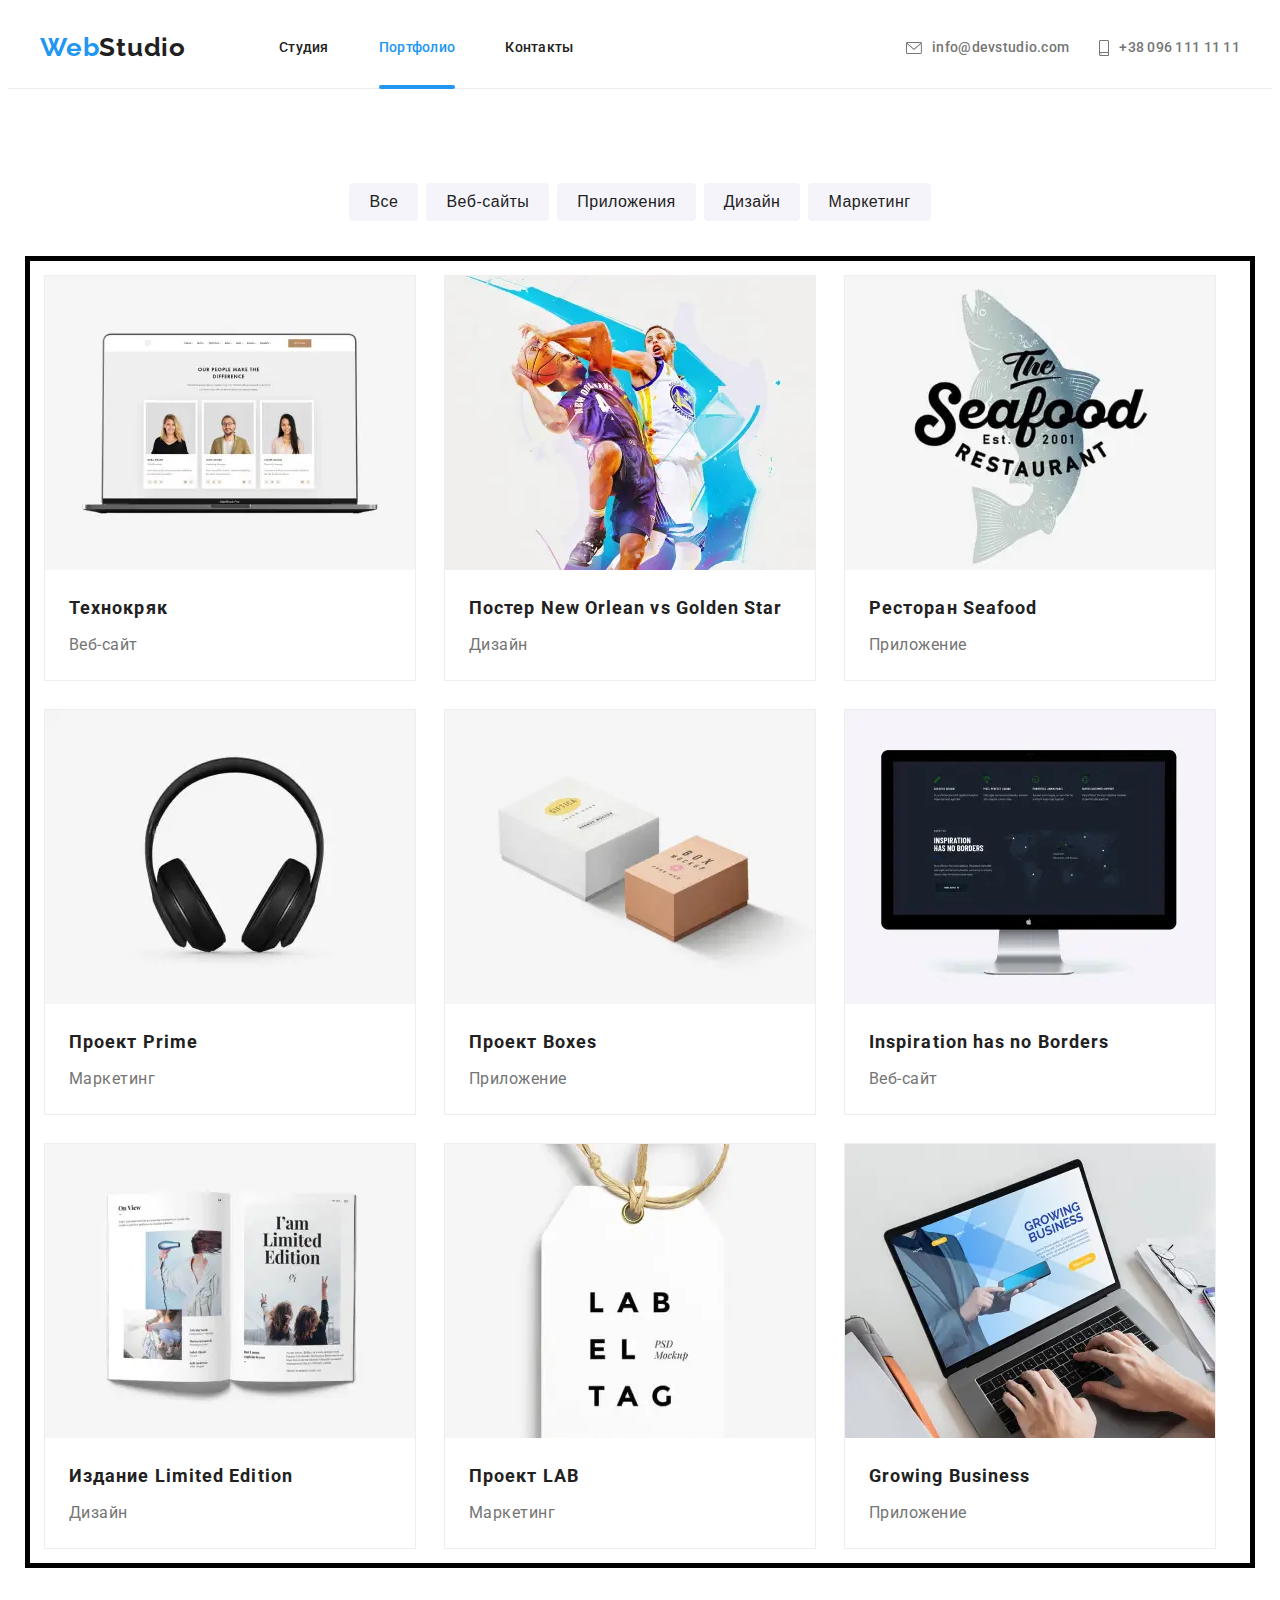
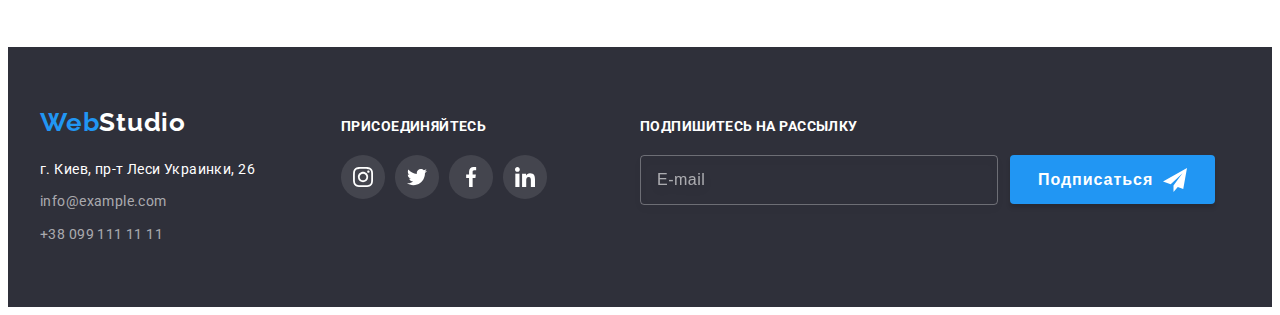
==== commit 5a6f36e8: "-=-=" ====
--- a/portfolio.html
+++ b/portfolio.html
@@ -513,52 +513,52 @@
                   <picture>
                     <source
                       srcset="
-                        ./images/Portfolio/limited-edition/limited-edition-desktop.webp    1x,
-                        ./images/Portfolio/limited-edition/limited-edition-desktop@2x.webp 2x
-                      "
-                      media="(min-width: 1200px)"
-                      type="image/webp"
-                    />
-                    <source
-                      srcset="
-                        ./images/Portfolio/limited-edition/limited-edition-desktop.jpg    1x,
-                        ./images/Portfolio/limited-edition/limited-edition-desktop@2x.jpg 2x
-                      "
-                      media="(min-width: 1200px)"
-                    />
-                    <source
-                      srcset="
-                        ./images/Portfolio/limited-edition/limited-edition-tablet.webp    1x,
-                        ./images/Portfolio/limited-edition/limited-edition-tablet@2x.webp 2x
-                      "
-                      media="(min-width: 768px)"
-                      type="image/webp"
-                    />
-                    <source
-                      srcset="
-                        ./images/Portfolio/limited-edition/limited-edition-tablet.jpg    1x,
-                        ./images/Portfolio/limited-edition/limited-edition-tablet@2x.jpg 2x
-                      "
-                      media="(min-width: 768px)"
-                    />
-                    <source
-                      srcset="
-                        ./images/Portfolio/limited-edition/limited-edition-mobile.webp    1x,
-                        ./images/Portfolio/limited-edition/limited-edition-mobile@2x.webp 2x
-                      "
-                      media="(min-width: 320px)"
-                      type="image/webp"
-                    />
-                    <source
-                      srcset="
-                        ./images/Portfolio/limited-edition/limited-edition-mobile.jpg    1x,
-                        ./images/Portfolio/limited-edition/limited-edition-mobile@2x.jpg 2x
+                        ./images/Portf/limited-edition/limited-edition-desktop.webp    1x,
+                        ./images/Portf/limited-edition/limited-edition-desktop@2x.webp 2x
+                      "
+                      media="(min-width: 1200px)"
+                      type="image/webp"
+                    />
+                    <source
+                      srcset="
+                        ./images/Portf/limited-edition/limited-edition-desktop.jpg    1x,
+                        ./images/Portf/limited-edition/limited-edition-desktop@2x.jpg 2x
+                      "
+                      media="(min-width: 1200px)"
+                    />
+                    <source
+                      srcset="
+                        ./images/Portf/limited-edition/limited-edition-tablet.webp    1x,
+                        ./images/Portf/limited-edition/limited-edition-tablet@2x.webp 2x
+                      "
+                      media="(min-width: 768px)"
+                      type="image/webp"
+                    />
+                    <source
+                      srcset="
+                        ./images/Portf/limited-edition/limited-edition-tablet.jpg    1x,
+                        ./images/Portf/limited-edition/limited-edition-tablet@2x.jpg 2x
+                      "
+                      media="(min-width: 768px)"
+                    />
+                    <source
+                      srcset="
+                        ./images/Portf/limited-edition/limited-edition-mobile.webp    1x,
+                        ./images/Portf/limited-edition/limited-edition-mobile@2x.webp 2x
+                      "
+                      media="(min-width: 320px)"
+                      type="image/webp"
+                    />
+                    <source
+                      srcset="
+                        ./images/Portf/limited-edition/limited-edition-mobile.jpg    1x,
+                        ./images/Portf/limited-edition/limited-edition-mobile@2x.jpg 2x
                       "
                       media="(min-width: 320px)"
                     />
                     <img
                       class="portfolio-list-img"
-                      src="./images/Portfolio/limited-edition/limited-edition-desktop.jpg"
+                      src="./images/Portf/limited-edition/limited-edition-desktop.jpg"
                       alt="открытый журнал"
                     />
                   </picture>
@@ -580,52 +580,52 @@
                   <picture>
                     <source
                       srcset="
-                        ./images/Portfolio/lab/lab-desktop.webp    1x,
-                        ./images/Portfolio/lab/lab-desktop@2x.webp 2x
-                      "
-                      media="(min-width: 1200px)"
-                      type="image/webp"
-                    />
-                    <source
-                      srcset="
-                        ./images/Portfolio/lab/lab-desktop.jpg    1x,
-                        ./images/Portfolio/lab/lab-desktop@2x.jpg 2x
-                      "
-                      media="(min-width: 1200px)"
-                    />
-                    <source
-                      srcset="
-                        ./images/Portfolio/lab/lab-tablet.webp    1x,
-                        ./images/Portfolio/lab/lab-tablet@2x.webp 2x
-                      "
-                      media="(min-width: 768px)"
-                      type="image/webp"
-                    />
-                    <source
-                      srcset="
-                        ./images/Portfolio/lab/lab-tablet.jpg    1x,
-                        ./images/Portfolio/lab/lab-tablet@2x.jpg 2x
-                      "
-                      media="(min-width: 768px)"
-                    />
-                    <source
-                      srcset="
-                        ./images/Portfolio/lab/lab-mobile.webp    1x,
-                        ./images/Portfolio/lab/lab-mobile@2x.webp 2x
-                      "
-                      media="(min-width: 320px)"
-                      type="image/webp"
-                    />
-                    <source
-                      srcset="
-                        ./images/Portfolio/lab/lab-mobile.jpg    1x,
-                        ./images/Portfolio/lab/lab-mobile@2x.jpg 2x
+                        ./images/Portf/lab/lab-desktop.webp    1x,
+                        ./images/Portf/lab/lab-desktop@2x.webp 2x
+                      "
+                      media="(min-width: 1200px)"
+                      type="image/webp"
+                    />
+                    <source
+                      srcset="
+                        ./images/Portf/lab/lab-desktop.jpg    1x,
+                        ./images/Portf/lab/lab-desktop@2x.jpg 2x
+                      "
+                      media="(min-width: 1200px)"
+                    />
+                    <source
+                      srcset="
+                        ./images/Portf/lab/lab-tablet.webp    1x,
+                        ./images/Portf/lab/lab-tablet@2x.webp 2x
+                      "
+                      media="(min-width: 768px)"
+                      type="image/webp"
+                    />
+                    <source
+                      srcset="
+                        ./images/Portf/lab/lab-tablet.jpg    1x,
+                        ./images/Portf/lab/lab-tablet@2x.jpg 2x
+                      "
+                      media="(min-width: 768px)"
+                    />
+                    <source
+                      srcset="
+                        ./images/Portf/lab/lab-mobile.webp    1x,
+                        ./images/Portf/lab/lab-mobile@2x.webp 2x
+                      "
+                      media="(min-width: 320px)"
+                      type="image/webp"
+                    />
+                    <source
+                      srcset="
+                        ./images/Portf/lab/lab-mobile.jpg    1x,
+                        ./images/Portf/lab/lab-mobile@2x.jpg 2x
                       "
                       media="(min-width: 320px)"
                     />
                     <img
                       class="portfolio-list-img"
-                      src="./images/Portfolio/lab/lab-desktop.jpg"
+                      src="./images/Portf/lab/lab-desktop.jpg"
                       alt="табличка с названием проекта"
                     />
                   </picture>
@@ -647,52 +647,52 @@
                   <picture>
                     <source
                       srcset="
-                        ./images/Portfolio/growing/growing-desktop.webp    1x,
-                        ./images/Portfolio/growing/growing-desktop@2x.webp 2x
-                      "
-                      media="(min-width: 1200px)"
-                      type="image/webp"
-                    />
-                    <source
-                      srcset="
-                        ./images/Portfolio/growing/growing-desktop.jpg    1x,
-                        ./images/Portfolio/growing/growing-desktop@2x.jpg 2x
-                      "
-                      media="(min-width: 1200px)"
-                    />
-                    <source
-                      srcset="
-                        ./images/Portfolio/growing/growing-tablet.webp    1x,
-                        ./images/Portfolio/growing/growing-tablet@2x.webp 2x
-                      "
-                      media="(min-width: 768px)"
-                      type="image/webp"
-                    />
-                    <source
-                      srcset="
-                        ./images/Portfolio/growing/growing-tablet.jpg    1x,
-                        ./images/Portfolio/growing/growing-tablet@2x.jpg 2x
-                      "
-                      media="(min-width: 768px)"
-                    />
-                    <source
-                      srcset="
-                        ./images/Portfolio/growing/growing-mobile.webp    1x,
-                        ./images/Portfolio/growing/growing-mobile@2x.webp 2x
-                      "
-                      media="(min-width: 320px)"
-                      type="image/webp"
-                    />
-                    <source
-                      srcset="
-                        ./images/Portfolio/growing/growing-mobile.jpg    1x,
-                        ./images/Portfolio/growing/growing-mobile@2x.jpg 2x
+                        ./images/Portf/growing/growing-desktop.webp    1x,
+                        ./images/Portf/growing/growing-desktop@2x.webp 2x
+                      "
+                      media="(min-width: 1200px)"
+                      type="image/webp"
+                    />
+                    <source
+                      srcset="
+                        ./images/Portf/growing/growing-desktop.jpg    1x,
+                        ./images/Portf/growing/growing-desktop@2x.jpg 2x
+                      "
+                      media="(min-width: 1200px)"
+                    />
+                    <source
+                      srcset="
+                        ./images/Portf/growing/growing-tablet.webp    1x,
+                        ./images/Portf/growing/growing-tablet@2x.webp 2x
+                      "
+                      media="(min-width: 768px)"
+                      type="image/webp"
+                    />
+                    <source
+                      srcset="
+                        ./images/Portf/growing/growing-tablet.jpg    1x,
+                        ./images/Portf/growing/growing-tablet@2x.jpg 2x
+                      "
+                      media="(min-width: 768px)"
+                    />
+                    <source
+                      srcset="
+                        ./images/Portf/growing/growing-mobile.webp    1x,
+                        ./images/Portf/growing/growing-mobile@2x.webp 2x
+                      "
+                      media="(min-width: 320px)"
+                      type="image/webp"
+                    />
+                    <source
+                      srcset="
+                        ./images/Portf/growing/growing-mobile.jpg    1x,
+                        ./images/Portf/growing/growing-mobile@2x.jpg 2x
                       "
                       media="(min-width: 320px)"
                     />
                     <img
                       class="portfolio-list-img"
-                      src="./images/Portfolio/growing/growing-desktop.jpg"
+                      src="./images/Portf/growing/growing-desktop.jpg"
                       alt="мужчина печатает на клавиатуре ноутбука"
                     />
                   </picture>
